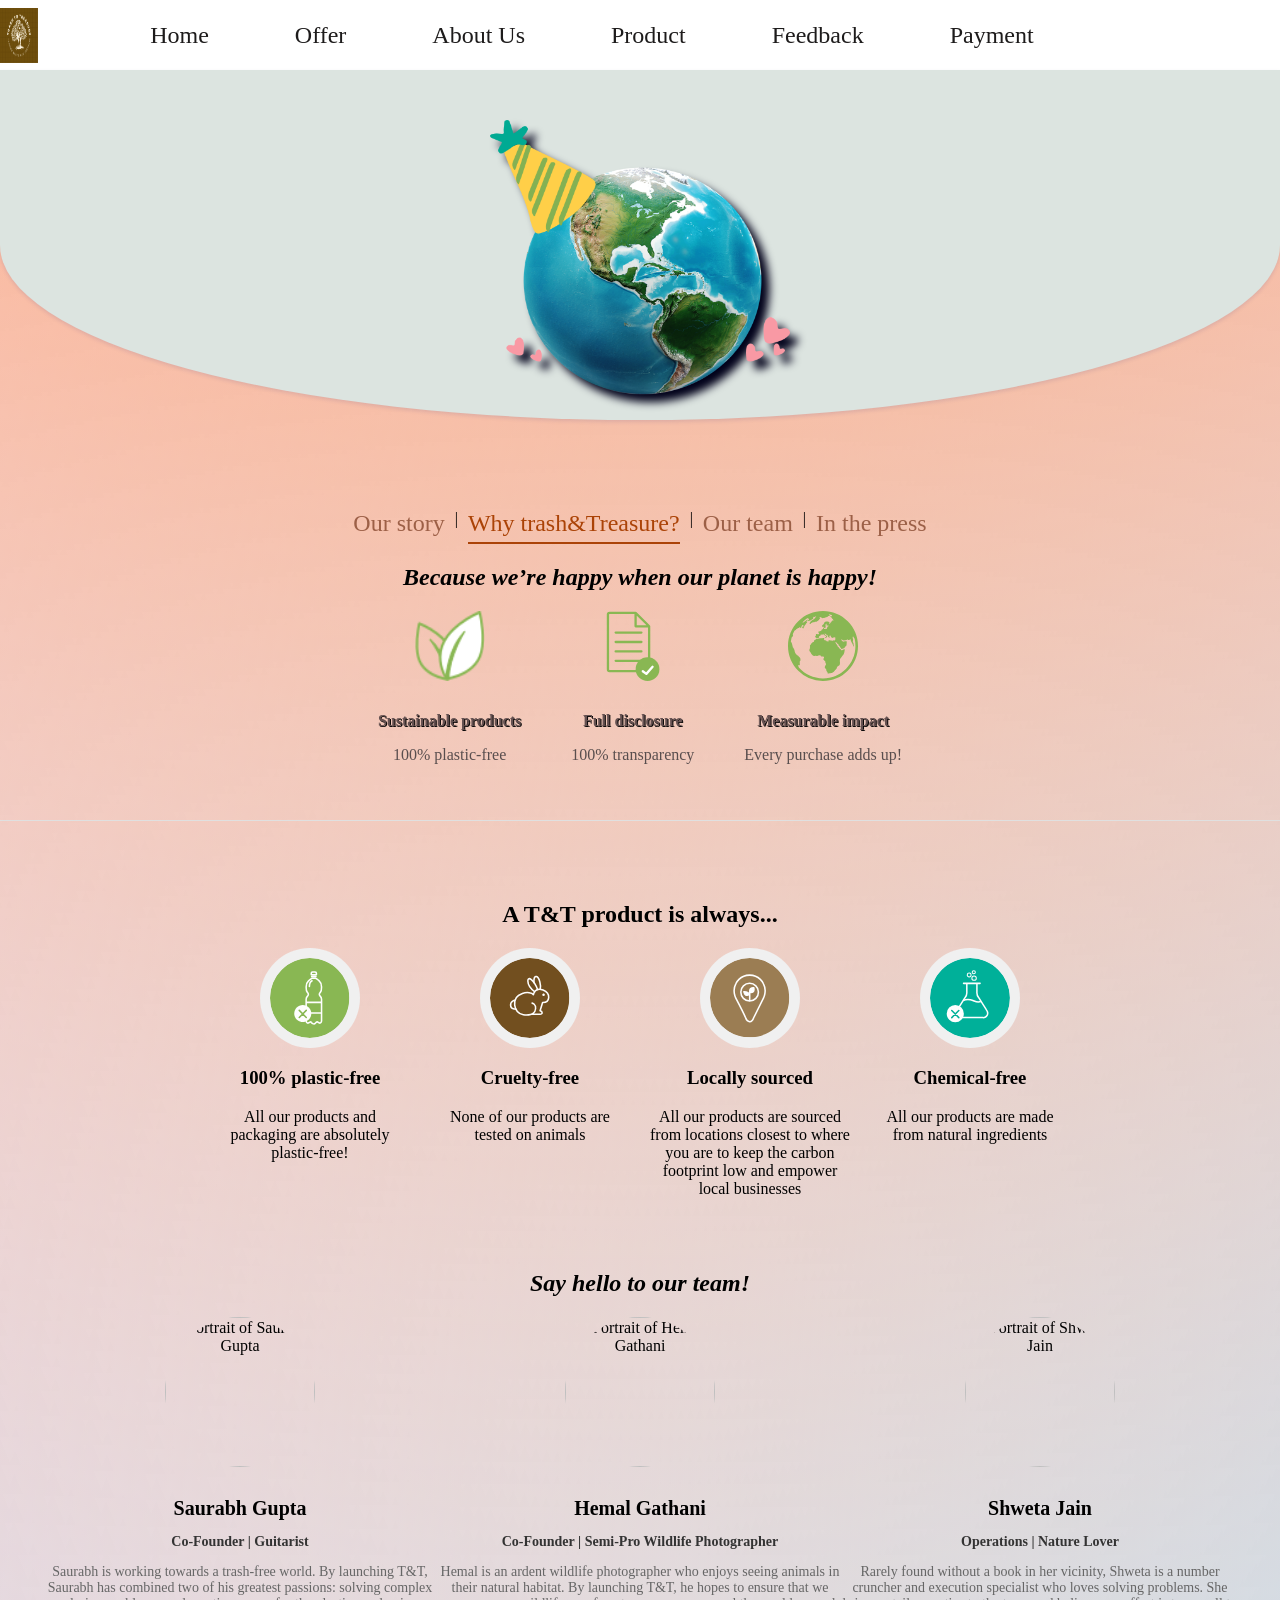
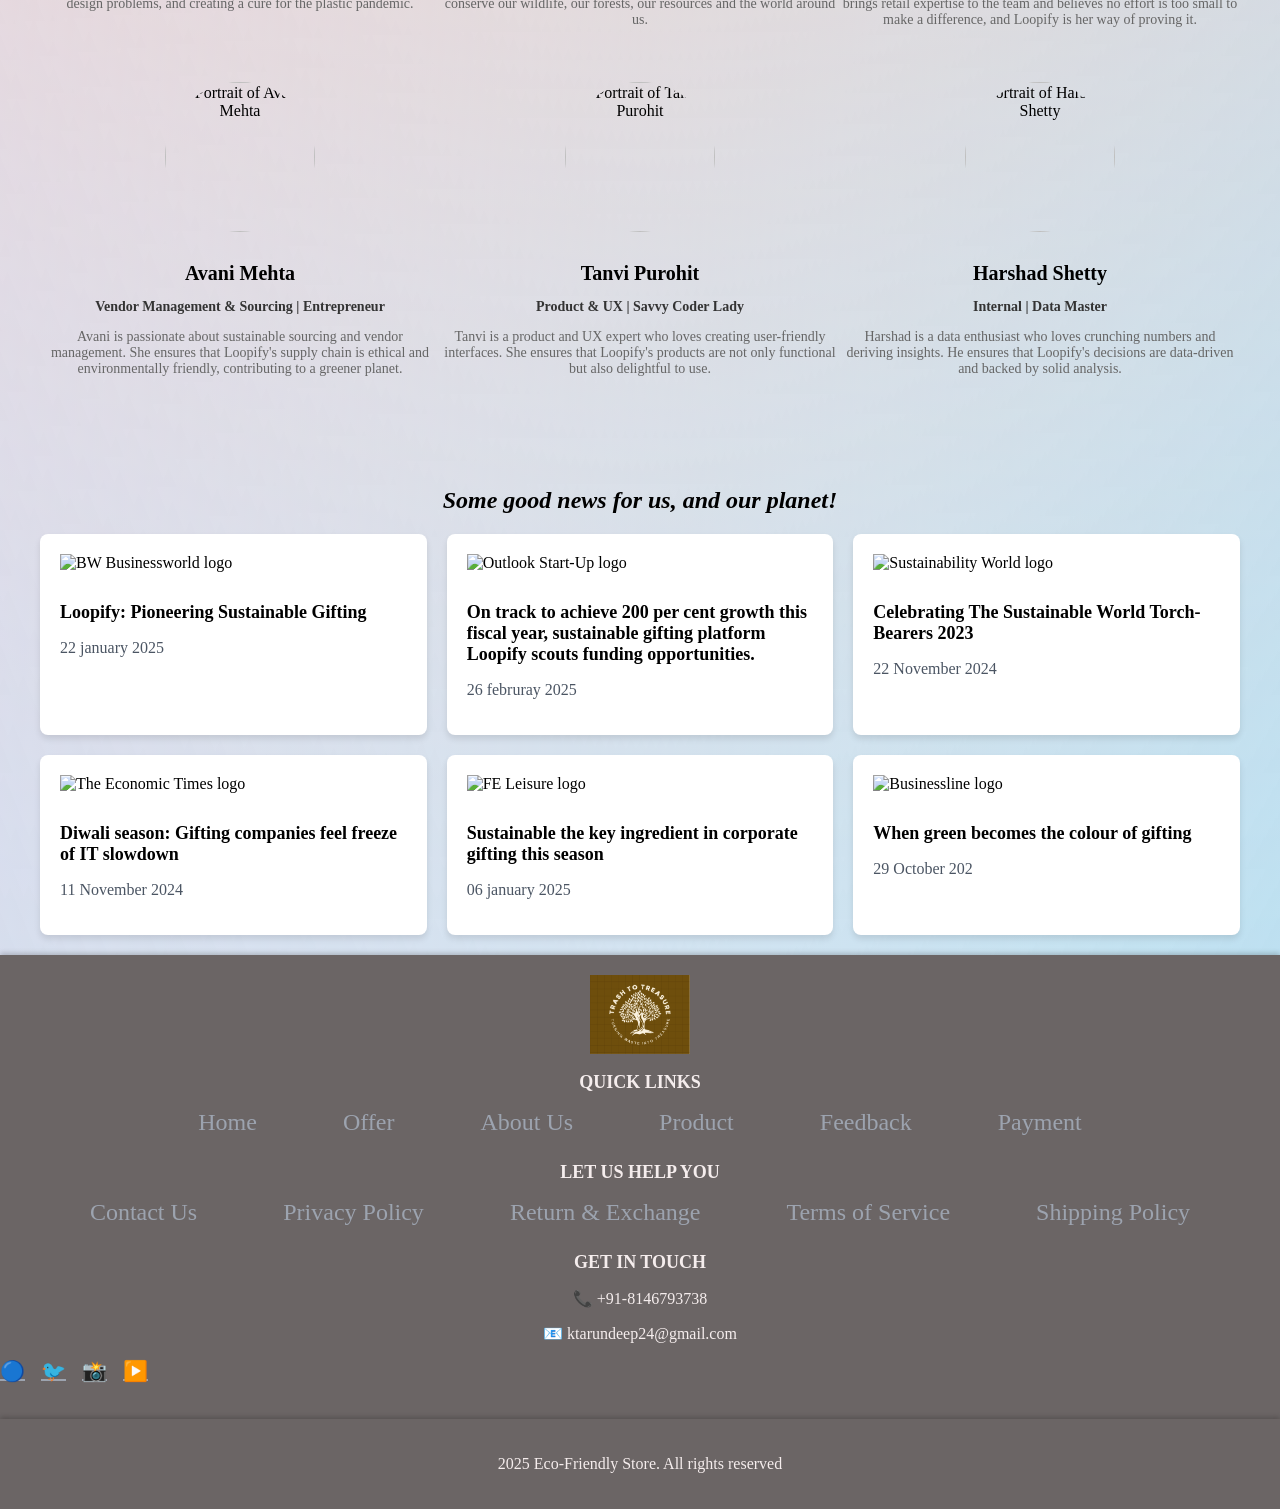
==== abouteco.html @ ffe47d5c "initial commit" ====
<html lang="en">
<head>
    <meta charset="UTF-8">
    <meta name="viewport" content="width=device-width, initial-scale=1.0">
    <title>Loopify</title>
    <link href="https://fonts.googleapis.com/css2?family=Open+Sans:wght@400;600&display=swap" rel="stylesheet">
    <style>
          *{font-family:MV Boli;}
        body {
            
            background-color: #894329 #12727d #fcb886;
            margin: 0;
            padding: 0;
    background:
        linear-gradient(#fa813b, transparent),
        linear-gradient(to top left, #84ceeb, transparent),
        linear-gradient(to top right, #c1c8e4, transparent);
    background-blend-mode: screen;
}
.col-1 img{
    height: 55px;
    width: 55%;


} 
ul li{
    display: inline-block;

}

ul li a{
    text-decoration: none;
    color: #1d1b1b;
    padding: 2px 40px;
    border: 1px solid transparent;
    transition: 0.5 ease;
    font-size: x-large;
}
ul li a:hover{
    background-color: #1d1b1b94;
        color: #ffffff;
}
ul li.active a{
    background-color: #fff;
    color: #0000;

}

.col-2 a{
    font-size:x-large;
}

.col-3{
    position: absolute;
    right: 15px;
}

.col-3 i{
    font-size:30px;
    margin: 10px 20px;
}
cont{
    /* background-image:url(img\payment-img.jpg); */
    /* background-size:cover; */
    width: 100%;
    height: 900px;
    background-repeat: no-repeat;
}
nav-bar{
    height: 70px;
    width: 100%;
    display: flex;
    justify-content:flex-start;
    align-items: center;
    background-color: white;
    color: rgb(216, 33, 33);
    border-bottom: 1px #d8edf3;
    box-shadow: 0 4px 6px rgba(0, 0, 0, 0.1);

}
     
        .header {
            background-color: white;
            box-shadow: 0 2px 4px rgba(9, 1, 115, 0.1);
            padding: 10px 20px;
            display: flex;
            justify-content: space-between;
            align-items: center;
        }

        .earth-bg{
            background-color: #dce4e0;
            width: 100%;
            height: 350px ;
            box-shadow: 0 2px 4px rgba(9, 1, 115, 0.1);
            /* border: 2px solid red; */
            border-bottom-left-radius: 100%;
            border-bottom-right-radius: 100%;
            margin-bottom: 90px;

        }
        
        
        .main {
            text-align: center;
            /* padding: 50px 20px; */
        }
        .main nav {
            color: #ba5209;
            font-size: 35px;
            margin-bottom: 20px;
        }
        .main nav a {
            color: #999;
            text-decoration: none;
        }
        .main nav a:hover {
            text-decoration: underline;
        }
        .main nav span {
            margin: 0 10px;
        }
        .earth-bg img {
            margin-bottom: 20px;
            padding: 50px;
            filter: drop-shadow(8px 8px 4px #01011a);
        }
        .main .links {
            display: flex;
            justify-content: center;
            margin-bottom: 20px;
        }
        .main .links a {
            color: #6320059c;
            text-decoration: none;
            margin: 0 10px;
            padding-bottom: 5px;
            font-size:x-large;
        }
        .main .links a:hover {
            color: #ab4307;
        }
        .main .links a.active {
            color: #ab4307;
            border-bottom: 2px solid #ab4307;
        }
        .main h2 {
            color: #141313;
            font-size: 17px;
            margin-bottom: 40px;
        }
        .main .features {
            display: flex;
            justify-content: center;
            gap: 50px;
        }
        .main .features div {
            text-align: center;
        }
        .main .features div img {
            margin-bottom: 10px;
        }
        .main .features div h4 {
            color: #655151;
            text-shadow: 1px 1px #0b0909;
            font-weight: 600;
            margin-bottom: 5px;
        }
        .main .features div p {
            color: #594e4e;
        }

        .container {
            text-align: center;
            padding: 20px;
        }
        .product-features {
            display: flex;
            justify-content: center;
            flex-wrap: wrap;
            gap: 20px;
            margin-top: 20px;
        }
        .product-feature {
            flex: 1 1 200px;
            max-width: 200px;
            text-align: center;
        }
        .product-feature img {
            width: 80px;
            height: 80px;
        }
        .product-feature img {
            background-color: #f0f0f0;
            border-radius: 50%;
            padding: 10px;
        }
        hr {
            margin: 40px 0;
            border: 0;
            border-top: 1px solid #e0e0e0;
        }
        .container-i2 {
            max-width: 1200px;
            margin: 0 auto;
            padding: 20px;
        }
        h1 {
            text-align: center;
            font-size: 24px;
            margin-bottom: 40px;
            font-style: italic;
        }
        .team-grid {
            display: flex;
            flex-wrap: wrap;
            justify-content: space-between;
        }
        .team-member {
            flex: 1 1 calc(33.333% - 20px);
            box-sizing: border-box;
            margin-bottom: 40px;
            text-align: center;
        }
        .team-member img {
            border-radius: 50%;
            width: 150px;
            height: 150px;
            object-fit: cover;
            margin-bottom: 20px;
        }
        .team-member h2 {
            font-size: 20px;
            margin: 10px 0;
        }
        .team-member p {
            font-size: 14px;
            color: #666;
        }
        .team-member p.role {
            font-weight: bold;
            color: #333;
        }
        @media (max-width: 768px) {
            .team-member {
                flex: 1 1 calc(50% - 20px);
            }
        }
        @media (max-width: 480px) {
            .team-member {
                flex: 1 1 100%;
            }
        }

        .container-i3 {
            max-width: 1200px;
            margin: 0 auto;
            padding: 20px;
        }
        h1 {
        
            text-align: center;
            font-size: 1.5rem;
            font-weight: 600;
            margin-bottom: 20px;
        }
        .grid {
            display: grid;
            grid-template-columns: 1fr;
            gap: 20px;
        }
        @media (min-width: 640px) {
            .grid {
                grid-template-columns: repeat(2, 1fr);
            }
        }
        @media (min-width: 1024px) {
            .grid {
                grid-template-columns: repeat(3, 1fr);
            }
        }
        .card {
            background-color: #ffffff;
            padding: 20px;
            border-radius: 8px;
            box-shadow: 0 4px 6px rgba(0, 0, 0, 0.1);
        }
        .card img {
            max-width: 200px;
            height: auto;
            margin-bottom: 15px;
        }
        .card h2 {
            font-size: 1.125rem;
            font-weight: 600;
            margin-bottom: 10px;
        }
        .card p {
            color: #4b5563;
        }
        .footer {
            background-color: #F4F3F0;
            color: white;
            padding: 2rem 0;
        }
        .container-i5 {
            max-width: 1200px;
            margin: 0 auto;
            padding: 0 1rem;
            display: flex;
            flex-wrap: wrap;
            justify-content: space-between;
        }
        .footer-column {
            flex: 1;
            min-width: 200px;
            margin-bottom: 1rem;
        }
        .footer-column h3 {
            font-size: 1.125rem;
            font-weight: 600;
            margin-bottom: 0.5rem;
        }
        .footer-column .underline {
            width: 2.5rem;
            height: 0.25rem;
            background-color: #ec4899;
            margin-bottom: 1rem;
        }
        .footer-column ul {
            list-style: none;
            padding: 0;
        }
        .footer-column ul li {
            margin-bottom: 0.5rem;
        }
        .footer-column ul li a {
            color: #9ca3af;
            text-decoration: none;
            transition: color 0.3s;
        }
        .footer-column ul li a:hover {
            color: white;
        }
        .social-icons {
            display: flex;
            gap: 1rem;
        }
        .social-icons a {
            color: #9ca3af;
            font-size: 1.25rem;
            transition: color 0.3s;
        }
        .social-icons a:hover {
            color: white;
        }

        
    footer {
        text-align: center;
        padding: 20px 0;
        background: #6b6565;
        color: rgb(245, 237, 237);
        position: relative;
        bottom: 0;
        width: 100%;
        box-shadow: 0 -2px 5px rgba(0, 0, 0, 0.2);
    }
    
    
    @media (max-width: 768px) {
        .products > div, .clay > div, .jewl > div, .utensils > div {
            flex: 1 1 calc(45% - 20px); 
        }
    }
    
    @media (max-width: 480px) {
        .products > div, .clay > div, .jewl > div, .utensils > div {
            flex: 1 1 100%; 
        }
    }
    </style>
</head>
<body>
    <div class="cont">
        <nav-bar>
            <div class=" col-1">
                <img src="img/logo.png">
            </div>
            <div class="col-2">
                <ul>
                    <li><a href="index.html">Home</a></li>
                    <li><a href="offer2.html">Offer</a></li>
                    <li><a href="abouteco.html">About Us</a></li>
                    <li><a href="Coconut_shell.html">Product</a></li>
                    <li><a href="feedback.html">Feedback</a></li>
                    <li><a href="payment.html">Payment</a></li>
                </ul>
            </div>
            <div class="col-3">
                <i class="fa-solid fa-magnifying-glass" style="color: #f1b9b9;"></i>
                <i class="fa-solid fa-bag-shopping" style="color: #f1b9b9;"></i>
                <i class="fa-regular fa-user" style="color: #f1b9b9;"></i>
            
    
            </div>
        </nav-bar>
    </div>
    <main class="main">
        <div class="earth-bg">
            <img src="img/earth.png" alt="Earth with party hat and hearts" width="300" height="300">

        </div>
        <div class="links">
            <a href="#">Our story</a>
            <span>|</span>
            <a href="#" class="active">Why trash&Treasure?</a>
            <span>|</span>
            <a href="#">Our team</a>
            <span>|</span>
            <a href="#">In the press</a>
        </div>
        <h1>Because we’re happy when our planet is happy!</h1>
        <div class="features">
            <div>
                <img src="img/reasons-1 (1).png" alt="Sustainable products icon" width="70" height="70">
                <h4>Sustainable products</h4>
                <p>100% plastic-free</p>
            </div>
            <div>
                <img src="img/reasons-2 (1).svg" alt="Full disclosure icon" width="70" height="70">
                <h4>Full disclosure</h4>
                <p>100% transparency</p>
            </div>
            <div>
                <img src="img/reasons-4 (1).svg" alt="Measurable impact icon" width="70" height="70">
                <h4>Measurable impact</h4>
                <p>Every purchase adds up!</p>
            </div>
        </div>
    </main>
    <hr>
    <div class="container">
        <h2>A T&T product is always...</h2>
        <div class="product-features">
            <div class="product-feature">
                <img src="img/plastic-free (1).svg" alt="Plastic-free icon">
                <h3>100% plastic-free</h3>
                <p>All our products and packaging are absolutely plastic-free!</p>
            </div>
            <div class="product-feature">
                <img src="img/Cruelty-free (1).svg" alt="Cruelty-free icon">
                <h3>Cruelty-free</h3>
                <p>None of our products are tested on animals</p>
            </div>
            <div class="product-feature">
                <img src="img/Locally-sourced (1).svg" alt="Locally sourced icon">
                <h3>Locally sourced</h3>
                <p>All our products are sourced from locations closest to where you are to keep the carbon footprint low and empower local businesses</p>
            </div>
            <div class="product-feature">
                <img src="img/Chemical-free (1).svg" alt="Chemical-free icon">
                <h3>Chemical-free</h3>
                <p>All our products are made from natural ingredients</p>
            </div>
        </div>
    </div>
    <div class="container-i2">
        <h1>Say hello to our team!</h1>
        <div class="team-grid">
            <div class="team-member">
                <img src="https://storage.googleapis.com/a1aa/image/prFksQtD6yUb91HyDQ803CjUHlYAFi41K_SRTWjfwFE.jpg" alt="Portrait of Saurabh Gupta">
                <h2>Saurabh Gupta</h2>
                <p class="role">Co-Founder | Guitarist</p>
                <p>Saurabh is working towards a trash-free world. By launching T&T, Saurabh has combined two of his greatest passions: solving complex design problems, and creating a cure for the plastic pandemic.</p>
            </div>
            <div class="team-member">
                <img src="https://storage.googleapis.com/a1aa/image/-p_zBuHcO7tfQLW58qKACpG6uo-cKHgHbT6hjIlXKLA.jpg" alt="Portrait of Hemal Gathani">
                <h2>Hemal Gathani</h2>
                <p class="role">Co-Founder | Semi-Pro Wildlife Photographer</p>
                <p>Hemal is an ardent wildlife photographer who enjoys seeing animals in their natural habitat. By launching T&T, he hopes to ensure that we conserve our wildlife, our forests, our resources and the world around us.</p>
            </div>
            <div class="team-member">
                <img src="https://storage.googleapis.com/a1aa/image/_gEs-yB_vEZHLEdHc-UWKzhNwHuQV8hoDsgBHZj6HFc.jpg" alt="Portrait of Shweta Jain">
                <h2>Shweta Jain</h2>
                <p class="role">Operations | Nature Lover</p>
                <p>Rarely found without a book in her vicinity, Shweta is a number cruncher and execution specialist who loves solving problems. She brings retail expertise to the team and believes no effort is too small to make a difference, and Loopify is her way of proving it.</p>
            </div>
            <div class="team-member">
                <img src="https://storage.googleapis.com/a1aa/image/_VrrCiWEVAgycCKfDwhCwmNTJMX1jihwmoIqEAWdST4.jpg" alt="Portrait of Avani Mehta">
                <h2>Avani Mehta</h2>
                <p class="role">Vendor Management & Sourcing | Entrepreneur</p>
                <p>Avani is passionate about sustainable sourcing and vendor management. She ensures that Loopify's supply chain is ethical and environmentally friendly, contributing to a greener planet.</p>
            </div>
            <div class="team-member">
                <img src="https://storage.googleapis.com/a1aa/image/IJkPSIXyfn75D2ga80cdobKdaYOenhr4e_ESKOwjILw.jpg" alt="Portrait of Tanvi Purohit">
                <h2>Tanvi Purohit</h2>
                <p class="role">Product & UX | Savvy Coder Lady</p>
                <p>Tanvi is a product and UX expert who loves creating user-friendly interfaces. She ensures that Loopify's products are not only functional but also delightful to use.</p>
            </div>
            <div class="team-member">
                <img src="https://storage.googleapis.com/a1aa/image/TJBB780gFoLYH_BGFP2doRGBgI77SDghvzxp5DM_lm4.jpg" alt="Portrait of Harshad Shetty">
                <h2>Harshad Shetty</h2>
                <p class="role">Internal | Data Master</p>
                <p>Harshad is a data enthusiast who loves crunching numbers and deriving insights. He ensures that Loopify's decisions are data-driven and backed by solid analysis.</p>
            </div>
        </div>
    </div>
    <div class="container-i3">
        <h1>Some good news for us, and our planet!</h1>
        <div class="grid">
            <div class="card">
                <img src="https://storage.googleapis.com/a1aa/image/bBPuwS-8Kp5DxS8Iwwibgb2kL6v28fGlxyyugt0dymE.jpg" alt="BW Businessworld logo">
                <h2>Loopify: Pioneering Sustainable Gifting</h2>
                <p>22 january 2025</p>
            </div>
            <div class="card">
                <img src="https://storage.googleapis.com/a1aa/image/2i25yPOO53IgkLuZXFh0e449ArBmU5MlWANWyxAAwEw.jpg" alt="Outlook Start-Up logo">
                <h2>On track to achieve 200 per cent growth this fiscal year, sustainable gifting platform Loopify scouts funding opportunities.</h2>
                <p>26 februray 2025</p>
            </div>
            <div class="card">
                <img src="https://storage.googleapis.com/a1aa/image/2q7ELhJmssg8NvMJyvr_CQPzdFucEdNJnWSH4OINluA.jpg" alt="Sustainability World logo">
                <h2>Celebrating The Sustainable World Torch-Bearers 2023</h2>
                <p>22 November 2024</p>
            </div>
            <div class="card">
                <img src="https://storage.googleapis.com/a1aa/image/aSYD4nIaKHCe8RQXGSmKnt9inY2jvzOSgZ4qZvahCs0.jpg" alt="The Economic Times logo">
                <h2>Diwali season: Gifting companies feel freeze of IT slowdown</h2>
                <p>11 November 2024</p>
            </div>
            <div class="card">
                <img src="https://storage.googleapis.com/a1aa/image/5Ak7vQSPXJd0-hDrFpFNXLZrF6hjqcKoaPiB5VL8NaQ.jpg" alt="FE Leisure logo">
                <h2>Sustainable the key ingredient in corporate gifting this season</h2>
                <p>06 january 2025</p>
            </div>
            <div class="card">
                <img src="https://storage.googleapis.com/a1aa/image/dFhtpqvBs32EiFTiEHM2FRx0IlxcqqP7a4MA4NE8_Jg.jpg" alt="Businessline logo">
                <h2>When green becomes the colour of gifting</h2>
                <p>29 October 202</p>
            </div>
        </div>
    </div>


    <footer>
        <div class="footer-container">
            <div class="footer-column">
                <img src="img/logo.png"  width="100">
                
            </div>
            <div class="footer-column">
                <h3>QUICK LINKS</h3>
                <ul>
                    <li><a href="index.html">Home</a></li>
                    <li><a href="offer2.html">Offer</a></li>
                    <li><a href="abouteco.html">About Us</a></li>
                    <li><a href="Coconut_shell.html">Product</a></li>
                    <li><a href="feedback.html">Feedback</a></li>
                    <li><a href="payment.html">Payment</a></li>
                </ul>
            </div>
            <div class="footer-column">
                <h3>LET US HELP YOU</h3>
                <ul>
                    <li><a href="#">Contact Us</a></li>
                    <li><a href="#">Privacy Policy</a></li>
                    <li><a href="#">Return & Exchange</a></li>
                    <li><a href="#">Terms of Service</a></li>
                    <li><a href="#">Shipping Policy</a></li>
                </ul>
            </div>
            <div class="footer-column">
                <h3>GET IN TOUCH</h3>
                <p>📞 +91-8146793738</p>
                <p>📧 ktarundeep24@gmail.com</p>
                <div class="social-icons">
                    <a href="#">🔵</a>
                    <a href="#">🐦</a>
                    <a href="#">📸</a>
                    <a href="#">▶️</a>
                </div>
            </div>
        </div>
       
    </footer>
    <footer>
        <p> 2025 Eco-Friendly Store. All rights reserved</p>
    </footer>
   <!--<footer class="footer">
        <div class="container-i5">
            <div class="footer-column">
                <h3>Company</h3>
                <div class="underline"></div>
                <ul>
                    <li><a href="#">About Us</a></li>
                    <li><a href="#">Our Services</a></li>
                    <li><a href="#">Privacy Policy</a></li>
                    <li><a href="#">Affiliate Program</a></li>
                </ul>
            </div>
            <div class="footer-column">
                <h3>Get Help</h3>
                <div class="underline"></div>
                <ul>
                    <li><a href="#">FAQ</a></li>
                    <li><a href="#">Shipping</a></li>
                    <li><a href="#">Returns</a></li>
                    <li><a href="#">Order Status</a></li>
                    <li><a href="#">Payment Options</a></li>
                </ul>
            </div>
            <div class="footer-column">
                <h3>Online Shop</h3>
                <div class="underline"></div>
                <ul>
                    <li><a href="#">Watch</a></li>
                    <li><a href="#">Bag</a></li>
                    <li><a href="#">Shoes</a></li>
                    <li><a href="#">Dress</a></li>
                </ul>
            </div>
            <div class="footer-column">
                <h3>Follow Us</h3>
                <div class="underline"></div>
                <div class="social-icons">
                    <a href="#"><i class="fab fa-facebook-f"></i></a>
                    <a href="#"><i class="fab fa-twitter"></i></a>
                    <a href="#"><i class="fab fa-instagram"></i></a>
                    <a href="#"><i class="fab fa-linkedin-in"></i></a>
                </div>
            </div>
        </div>
    </footer>
    <script src="https://cdnjs.cloudflare.com/ajax/libs/font-awesome/5.15.3/js/all.min.js"></script>
</body>
</html>
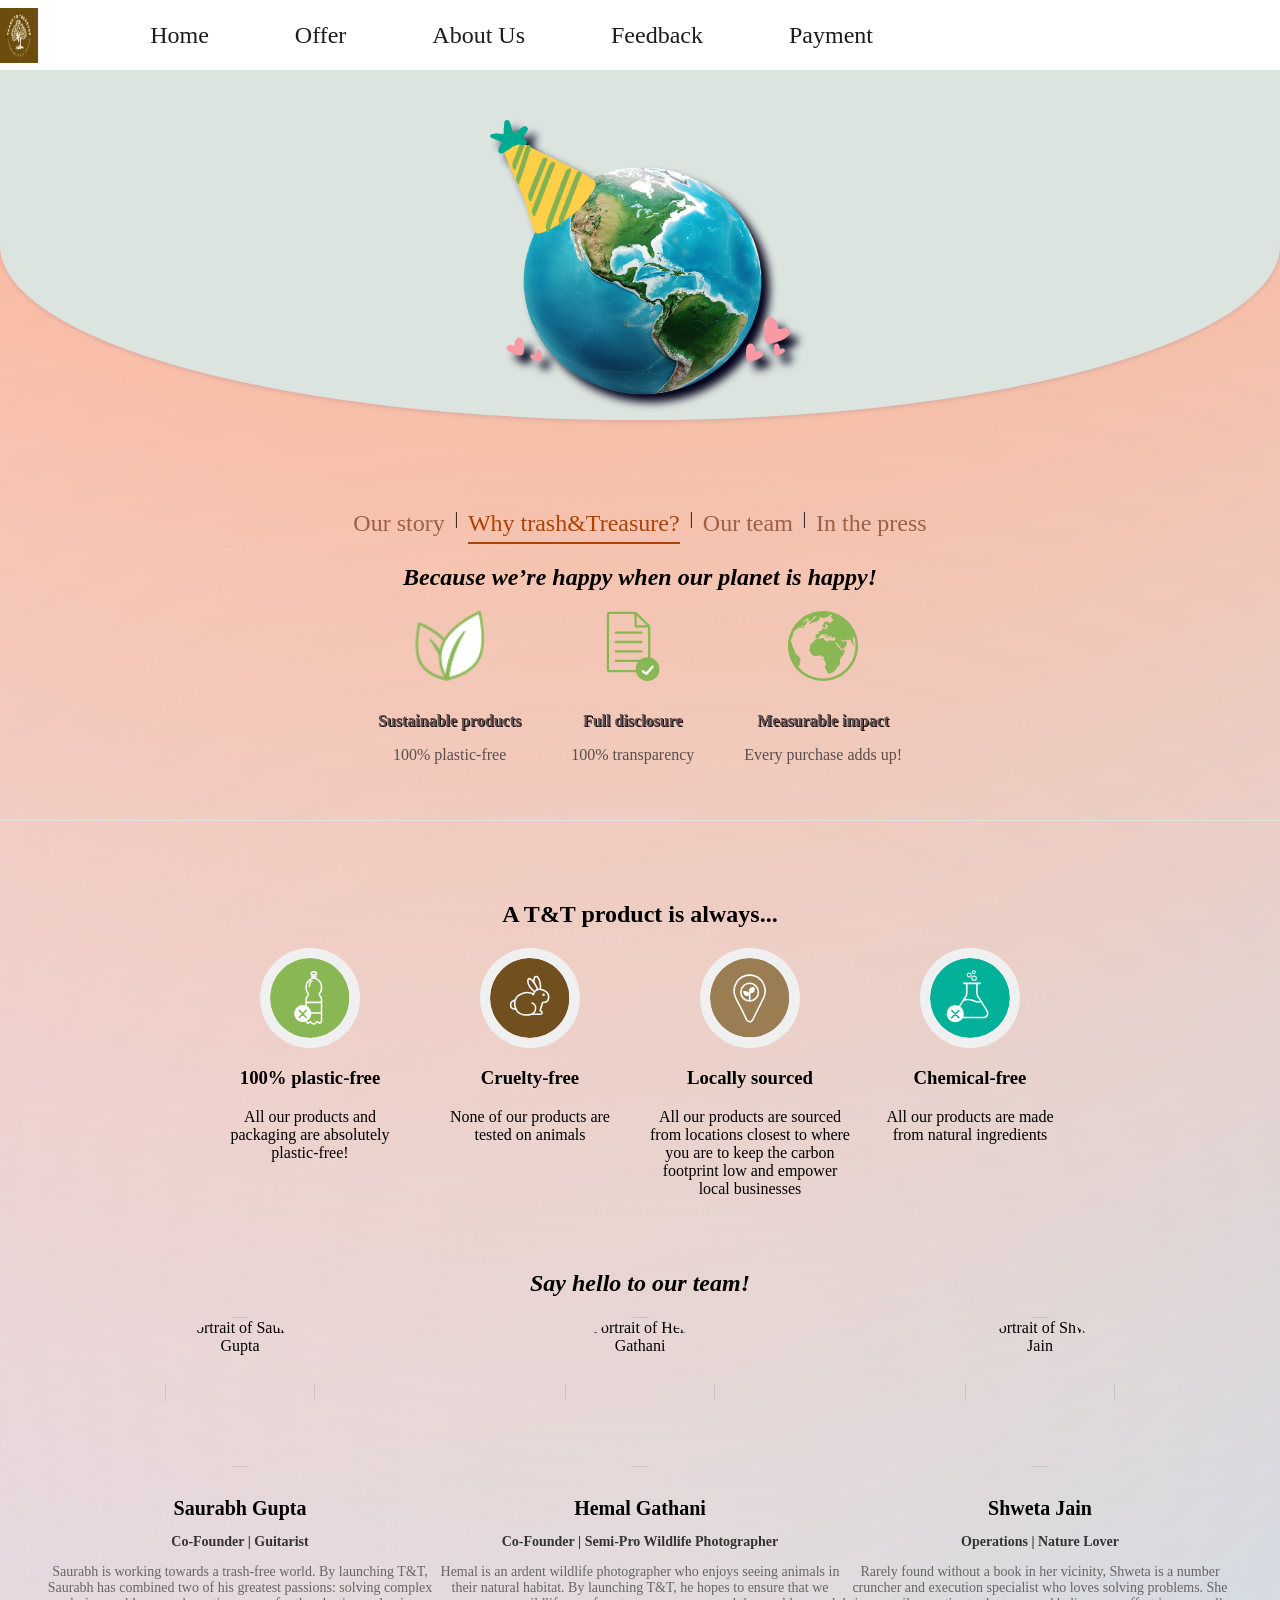
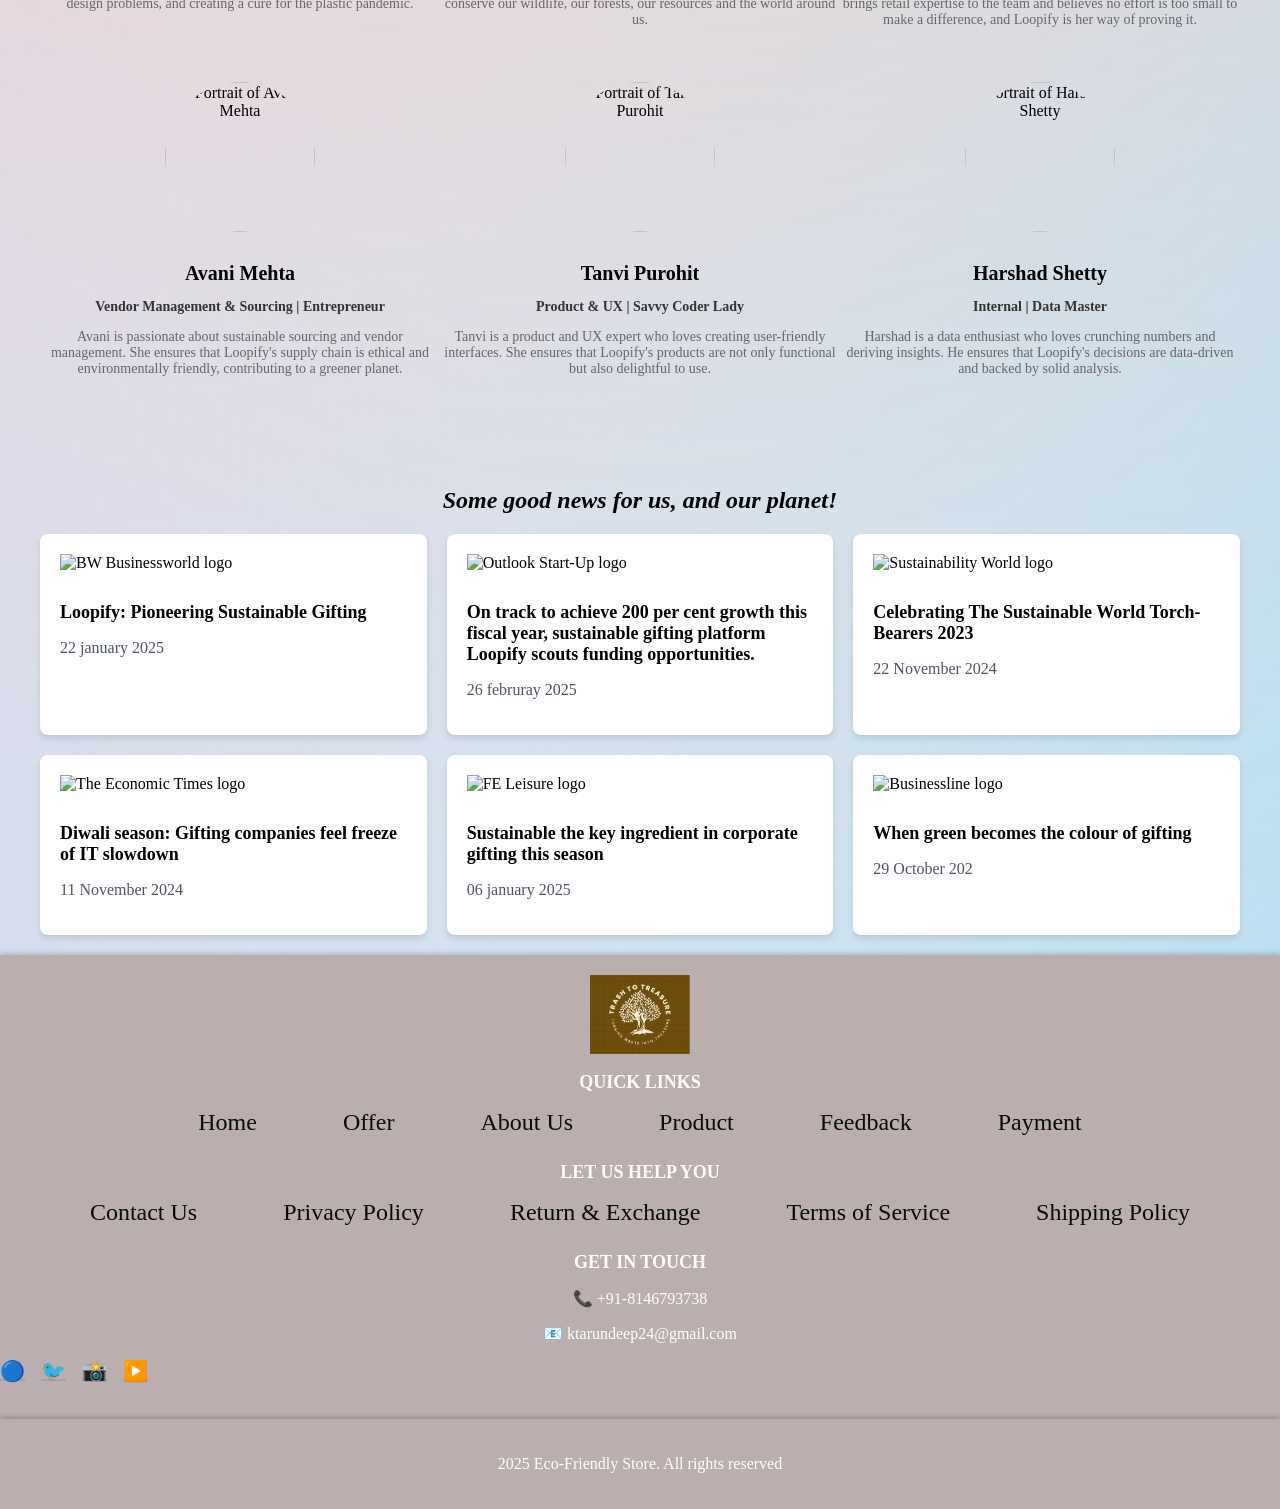
==== commit 405bc339: "changes in code" ====
--- a/abouteco.html
+++ b/abouteco.html
@@ -1,84 +1,94 @@
 <html lang="en">
+
 <head>
     <meta charset="UTF-8">
     <meta name="viewport" content="width=device-width, initial-scale=1.0">
     <title>Loopify</title>
     <link href="https://fonts.googleapis.com/css2?family=Open+Sans:wght@400;600&display=swap" rel="stylesheet">
     <style>
-          *{font-family:MV Boli;}
+        * {
+            font-family: MV Boli;
+        }
+
         body {
-            
+
             background-color: #894329 #12727d #fcb886;
             margin: 0;
             padding: 0;
-    background:
-        linear-gradient(#fa813b, transparent),
-        linear-gradient(to top left, #84ceeb, transparent),
-        linear-gradient(to top right, #c1c8e4, transparent);
-    background-blend-mode: screen;
-}
-.col-1 img{
-    height: 55px;
-    width: 55%;
-
-
-} 
-ul li{
-    display: inline-block;
-
-}
-
-ul li a{
-    text-decoration: none;
-    color: #1d1b1b;
-    padding: 2px 40px;
-    border: 1px solid transparent;
-    transition: 0.5 ease;
-    font-size: x-large;
-}
-ul li a:hover{
-    background-color: #1d1b1b94;
-        color: #ffffff;
-}
-ul li.active a{
-    background-color: #fff;
-    color: #0000;
-
-}
-
-.col-2 a{
-    font-size:x-large;
-}
-
-.col-3{
-    position: absolute;
-    right: 15px;
-}
-
-.col-3 i{
-    font-size:30px;
-    margin: 10px 20px;
-}
-cont{
-    /* background-image:url(img\payment-img.jpg); */
-    /* background-size:cover; */
-    width: 100%;
-    height: 900px;
-    background-repeat: no-repeat;
-}
-nav-bar{
-    height: 70px;
-    width: 100%;
-    display: flex;
-    justify-content:flex-start;
-    align-items: center;
-    background-color: white;
-    color: rgb(216, 33, 33);
-    border-bottom: 1px #d8edf3;
-    box-shadow: 0 4px 6px rgba(0, 0, 0, 0.1);
-
-}
-     
+            background:
+                linear-gradient(#fa813b, transparent),
+                linear-gradient(to top left, #84ceeb, transparent),
+                linear-gradient(to top right, #c1c8e4, transparent);
+            background-blend-mode: screen;
+        }
+
+        .col-1 img {
+            height: 55px;
+            width: 55%;
+
+
+        }
+
+        ul li {
+            display: inline-block;
+
+        }
+
+        ul li a {
+            text-decoration: none;
+            color: #1d1b1b;
+            padding: 2px 40px;
+            border: 1px solid transparent;
+            transition: 0.5 ease;
+            font-size: x-large;
+        }
+
+        ul li a:hover {
+            background-color: #1d1b1b94;
+            color: #ffffff;
+        }
+
+        ul li.active a {
+            background-color: #fff;
+            color: #0000;
+
+        }
+
+        .col-2 a {
+            font-size: x-large;
+        }
+
+        .col-3 {
+            position: absolute;
+            right: 15px;
+        }
+
+        .col-3 i {
+            font-size: 30px;
+            margin: 10px 20px;
+        }
+
+        cont {
+            /* background-image:url(img\payment-img.jpg); */
+            /* background-size:cover; */
+            width: 100%;
+            height: 900px;
+            background-repeat: no-repeat;
+        }
+
+        nav-bar {
+            height: 70px;
+            width: 100%;
+            display: flex;
+            justify-content: flex-start;
+            align-items: center;
+            background-color: white;
+            color: rgb(216, 33, 33);
+            border-bottom: 1px #d8edf3;
+            box-shadow: 0 4px 6px rgba(0, 0, 0, 0.1);
+
+        }
+
         .header {
             background-color: white;
             box-shadow: 0 2px 4px rgba(9, 1, 115, 0.1);
@@ -88,10 +98,10 @@
             align-items: center;
         }
 
-        .earth-bg{
+        .earth-bg {
             background-color: #dce4e0;
             width: 100%;
-            height: 350px ;
+            height: 350px;
             box-shadow: 0 2px 4px rgba(9, 1, 115, 0.1);
             /* border: 2px solid red; */
             border-bottom-left-radius: 100%;
@@ -99,73 +109,88 @@
             margin-bottom: 90px;
 
         }
-        
-        
+
+
         .main {
             text-align: center;
             /* padding: 50px 20px; */
         }
+
         .main nav {
             color: #ba5209;
             font-size: 35px;
             margin-bottom: 20px;
         }
+
         .main nav a {
             color: #999;
             text-decoration: none;
         }
+
         .main nav a:hover {
             text-decoration: underline;
         }
+
         .main nav span {
             margin: 0 10px;
         }
+
         .earth-bg img {
             margin-bottom: 20px;
             padding: 50px;
             filter: drop-shadow(8px 8px 4px #01011a);
         }
+
         .main .links {
             display: flex;
             justify-content: center;
             margin-bottom: 20px;
         }
+
         .main .links a {
             color: #6320059c;
             text-decoration: none;
             margin: 0 10px;
             padding-bottom: 5px;
-            font-size:x-large;
-        }
+            font-size: x-large;
+        }
+
         .main .links a:hover {
             color: #ab4307;
         }
+
         .main .links a.active {
             color: #ab4307;
             border-bottom: 2px solid #ab4307;
         }
+
         .main h2 {
             color: #141313;
             font-size: 17px;
             margin-bottom: 40px;
         }
+
         .main .features {
             display: flex;
             justify-content: center;
             gap: 50px;
         }
+
         .main .features div {
             text-align: center;
         }
+
         .main .features div img {
             margin-bottom: 10px;
         }
+
         .main .features div h4 {
             color: #655151;
             text-shadow: 1px 1px #0b0909;
             font-weight: 600;
             margin-bottom: 5px;
         }
+
         .main .features div p {
             color: #594e4e;
         }
@@ -174,6 +199,7 @@
             text-align: center;
             padding: 20px;
         }
+
         .product-features {
             display: flex;
             justify-content: center;
@@ -181,47 +207,56 @@
             gap: 20px;
             margin-top: 20px;
         }
+
         .product-feature {
             flex: 1 1 200px;
             max-width: 200px;
             text-align: center;
         }
+
         .product-feature img {
             width: 80px;
             height: 80px;
         }
+
         .product-feature img {
             background-color: #f0f0f0;
             border-radius: 50%;
             padding: 10px;
         }
+
         hr {
             margin: 40px 0;
             border: 0;
             border-top: 1px solid #e0e0e0;
         }
+
         .container-i2 {
             max-width: 1200px;
             margin: 0 auto;
             padding: 20px;
         }
+
         h1 {
             text-align: center;
             font-size: 24px;
             margin-bottom: 40px;
             font-style: italic;
         }
+
         .team-grid {
             display: flex;
             flex-wrap: wrap;
             justify-content: space-between;
         }
+
         .team-member {
             flex: 1 1 calc(33.333% - 20px);
             box-sizing: border-box;
             margin-bottom: 40px;
             text-align: center;
         }
+
         .team-member img {
             border-radius: 50%;
             width: 150px;
@@ -229,23 +264,28 @@
             object-fit: cover;
             margin-bottom: 20px;
         }
+
         .team-member h2 {
             font-size: 20px;
             margin: 10px 0;
         }
+
         .team-member p {
             font-size: 14px;
             color: #666;
         }
+
         .team-member p.role {
             font-weight: bold;
             color: #333;
         }
+
         @media (max-width: 768px) {
             .team-member {
                 flex: 1 1 calc(50% - 20px);
             }
         }
+
         @media (max-width: 480px) {
             .team-member {
                 flex: 1 1 100%;
@@ -257,52 +297,62 @@
             margin: 0 auto;
             padding: 20px;
         }
+
         h1 {
-        
+
             text-align: center;
             font-size: 1.5rem;
             font-weight: 600;
             margin-bottom: 20px;
         }
+
         .grid {
             display: grid;
             grid-template-columns: 1fr;
             gap: 20px;
         }
+
         @media (min-width: 640px) {
             .grid {
                 grid-template-columns: repeat(2, 1fr);
             }
         }
+
         @media (min-width: 1024px) {
             .grid {
                 grid-template-columns: repeat(3, 1fr);
             }
         }
+
         .card {
             background-color: #ffffff;
             padding: 20px;
             border-radius: 8px;
             box-shadow: 0 4px 6px rgba(0, 0, 0, 0.1);
         }
+
         .card img {
             max-width: 200px;
             height: auto;
             margin-bottom: 15px;
         }
+
         .card h2 {
             font-size: 1.125rem;
             font-weight: 600;
             margin-bottom: 10px;
         }
+
         .card p {
             color: #4b5563;
         }
+
         .footer {
             background-color: #F4F3F0;
             color: white;
             padding: 2rem 0;
         }
+
         .container-i5 {
             max-width: 1200px;
             margin: 0 auto;
@@ -311,88 +361,108 @@
             flex-wrap: wrap;
             justify-content: space-between;
         }
+
         .footer-column {
             flex: 1;
             min-width: 200px;
             margin-bottom: 1rem;
         }
+
         .footer-column h3 {
             font-size: 1.125rem;
             font-weight: 600;
             margin-bottom: 0.5rem;
         }
+
         .footer-column .underline {
             width: 2.5rem;
             height: 0.25rem;
             background-color: #ec4899;
             margin-bottom: 1rem;
         }
+
         .footer-column ul {
             list-style: none;
             padding: 0;
         }
+
         .footer-column ul li {
             margin-bottom: 0.5rem;
         }
+
         .footer-column ul li a {
-            color: #9ca3af;
+            color: #090a0a;
             text-decoration: none;
             transition: color 0.3s;
         }
+
         .footer-column ul li a:hover {
             color: white;
         }
+
         .social-icons {
             display: flex;
             gap: 1rem;
         }
+
         .social-icons a {
             color: #9ca3af;
             font-size: 1.25rem;
             transition: color 0.3s;
         }
+
         .social-icons a:hover {
             color: white;
         }
 
-        
-    footer {
-        text-align: center;
-        padding: 20px 0;
-        background: #6b6565;
-        color: rgb(245, 237, 237);
-        position: relative;
-        bottom: 0;
-        width: 100%;
-        box-shadow: 0 -2px 5px rgba(0, 0, 0, 0.2);
-    }
-    
-    
-    @media (max-width: 768px) {
-        .products > div, .clay > div, .jewl > div, .utensils > div {
-            flex: 1 1 calc(45% - 20px); 
-        }
-    }
-    
-    @media (max-width: 480px) {
-        .products > div, .clay > div, .jewl > div, .utensils > div {
-            flex: 1 1 100%; 
-        }
-    }
+
+        footer {
+            text-align: center;
+            padding: 20px 0;
+            background: #baaeae;
+            color: white;
+            position: relative;
+            bottom: 0;
+            width: 100%;
+            box-shadow: 0 -2px 5px rgba(20, 20, 20, 0.2);
+        }
+
+
+        @media (max-width: 768px) {
+
+            .products>div,
+            .clay>div,
+            .jewl>div,
+            .utensils>div {
+                flex: 1 1 calc(45% - 20px);
+            }
+        }
+
+        @media (max-width: 480px) {
+
+            .products>div,
+            .clay>div,
+            .jewl>div,
+            .utensils>div {
+                flex: 1 1 100%;
+            }
+        }
     </style>
 </head>
+
 <body>
     <div class="cont">
         <nav-bar>
             <div class=" col-1">
-                <img src="img/logo.png">
+                <a href="index.html">
+                    <img src="img/logo.png"></a>
             </div>
             <div class="col-2">
                 <ul>
                     <li><a href="index.html">Home</a></li>
                     <li><a href="offer2.html">Offer</a></li>
                     <li><a href="abouteco.html">About Us</a></li>
-                    <li><a href="Coconut_shell.html">Product</a></li>
+                    <!-- <li><a href="Coconut_shell.html">Product</a></li> -->
                     <li><a href="feedback.html">Feedback</a></li>
                     <li><a href="payment.html">Payment</a></li>
                 </ul>
@@ -401,8 +471,8 @@
                 <i class="fa-solid fa-magnifying-glass" style="color: #f1b9b9;"></i>
                 <i class="fa-solid fa-bag-shopping" style="color: #f1b9b9;"></i>
                 <i class="fa-regular fa-user" style="color: #f1b9b9;"></i>
-            
-    
+
+
             </div>
         </nav-bar>
     </div>
@@ -456,7 +526,8 @@
             <div class="product-feature">
                 <img src="img/Locally-sourced (1).svg" alt="Locally sourced icon">
                 <h3>Locally sourced</h3>
-                <p>All our products are sourced from locations closest to where you are to keep the carbon footprint low and empower local businesses</p>
+                <p>All our products are sourced from locations closest to where you are to keep the carbon footprint low
+                    and empower local businesses</p>
             </div>
             <div class="product-feature">
                 <img src="img/Chemical-free (1).svg" alt="Chemical-free icon">
@@ -469,40 +540,55 @@
         <h1>Say hello to our team!</h1>
         <div class="team-grid">
             <div class="team-member">
-                <img src="https://storage.googleapis.com/a1aa/image/prFksQtD6yUb91HyDQ803CjUHlYAFi41K_SRTWjfwFE.jpg" alt="Portrait of Saurabh Gupta">
+                <img src="https://storage.googleapis.com/a1aa/image/prFksQtD6yUb91HyDQ803CjUHlYAFi41K_SRTWjfwFE.jpg"
+                    alt="Portrait of Saurabh Gupta">
                 <h2>Saurabh Gupta</h2>
                 <p class="role">Co-Founder | Guitarist</p>
-                <p>Saurabh is working towards a trash-free world. By launching T&T, Saurabh has combined two of his greatest passions: solving complex design problems, and creating a cure for the plastic pandemic.</p>
+                <p>Saurabh is working towards a trash-free world. By launching T&T, Saurabh has combined two of his
+                    greatest passions: solving complex design problems, and creating a cure for the plastic pandemic.
+                </p>
             </div>
             <div class="team-member">
-                <img src="https://storage.googleapis.com/a1aa/image/-p_zBuHcO7tfQLW58qKACpG6uo-cKHgHbT6hjIlXKLA.jpg" alt="Portrait of Hemal Gathani">
+                <img src="https://storage.googleapis.com/a1aa/image/-p_zBuHcO7tfQLW58qKACpG6uo-cKHgHbT6hjIlXKLA.jpg"
+                    alt="Portrait of Hemal Gathani">
                 <h2>Hemal Gathani</h2>
                 <p class="role">Co-Founder | Semi-Pro Wildlife Photographer</p>
-                <p>Hemal is an ardent wildlife photographer who enjoys seeing animals in their natural habitat. By launching T&T, he hopes to ensure that we conserve our wildlife, our forests, our resources and the world around us.</p>
+                <p>Hemal is an ardent wildlife photographer who enjoys seeing animals in their natural habitat. By
+                    launching T&T, he hopes to ensure that we conserve our wildlife, our forests, our resources and the
+                    world around us.</p>
             </div>
             <div class="team-member">
-                <img src="https://storage.googleapis.com/a1aa/image/_gEs-yB_vEZHLEdHc-UWKzhNwHuQV8hoDsgBHZj6HFc.jpg" alt="Portrait of Shweta Jain">
+                <img src="https://storage.googleapis.com/a1aa/image/_gEs-yB_vEZHLEdHc-UWKzhNwHuQV8hoDsgBHZj6HFc.jpg"
+                    alt="Portrait of Shweta Jain">
                 <h2>Shweta Jain</h2>
                 <p class="role">Operations | Nature Lover</p>
-                <p>Rarely found without a book in her vicinity, Shweta is a number cruncher and execution specialist who loves solving problems. She brings retail expertise to the team and believes no effort is too small to make a difference, and Loopify is her way of proving it.</p>
+                <p>Rarely found without a book in her vicinity, Shweta is a number cruncher and execution specialist who
+                    loves solving problems. She brings retail expertise to the team and believes no effort is too small
+                    to make a difference, and Loopify is her way of proving it.</p>
             </div>
             <div class="team-member">
-                <img src="https://storage.googleapis.com/a1aa/image/_VrrCiWEVAgycCKfDwhCwmNTJMX1jihwmoIqEAWdST4.jpg" alt="Portrait of Avani Mehta">
+                <img src="https://storage.googleapis.com/a1aa/image/_VrrCiWEVAgycCKfDwhCwmNTJMX1jihwmoIqEAWdST4.jpg"
+                    alt="Portrait of Avani Mehta">
                 <h2>Avani Mehta</h2>
                 <p class="role">Vendor Management & Sourcing | Entrepreneur</p>
-                <p>Avani is passionate about sustainable sourcing and vendor management. She ensures that Loopify's supply chain is ethical and environmentally friendly, contributing to a greener planet.</p>
+                <p>Avani is passionate about sustainable sourcing and vendor management. She ensures that Loopify's
+                    supply chain is ethical and environmentally friendly, contributing to a greener planet.</p>
             </div>
             <div class="team-member">
-                <img src="https://storage.googleapis.com/a1aa/image/IJkPSIXyfn75D2ga80cdobKdaYOenhr4e_ESKOwjILw.jpg" alt="Portrait of Tanvi Purohit">
+                <img src="https://storage.googleapis.com/a1aa/image/IJkPSIXyfn75D2ga80cdobKdaYOenhr4e_ESKOwjILw.jpg"
+                    alt="Portrait of Tanvi Purohit">
                 <h2>Tanvi Purohit</h2>
                 <p class="role">Product & UX | Savvy Coder Lady</p>
-                <p>Tanvi is a product and UX expert who loves creating user-friendly interfaces. She ensures that Loopify's products are not only functional but also delightful to use.</p>
+                <p>Tanvi is a product and UX expert who loves creating user-friendly interfaces. She ensures that
+                    Loopify's products are not only functional but also delightful to use.</p>
             </div>
             <div class="team-member">
-                <img src="https://storage.googleapis.com/a1aa/image/TJBB780gFoLYH_BGFP2doRGBgI77SDghvzxp5DM_lm4.jpg" alt="Portrait of Harshad Shetty">
+                <img src="https://storage.googleapis.com/a1aa/image/TJBB780gFoLYH_BGFP2doRGBgI77SDghvzxp5DM_lm4.jpg"
+                    alt="Portrait of Harshad Shetty">
                 <h2>Harshad Shetty</h2>
                 <p class="role">Internal | Data Master</p>
-                <p>Harshad is a data enthusiast who loves crunching numbers and deriving insights. He ensures that Loopify's decisions are data-driven and backed by solid analysis.</p>
+                <p>Harshad is a data enthusiast who loves crunching numbers and deriving insights. He ensures that
+                    Loopify's decisions are data-driven and backed by solid analysis.</p>
             </div>
         </div>
     </div>
@@ -510,32 +596,39 @@
         <h1>Some good news for us, and our planet!</h1>
         <div class="grid">
             <div class="card">
-                <img src="https://storage.googleapis.com/a1aa/image/bBPuwS-8Kp5DxS8Iwwibgb2kL6v28fGlxyyugt0dymE.jpg" alt="BW Businessworld logo">
+                <img src="https://storage.googleapis.com/a1aa/image/bBPuwS-8Kp5DxS8Iwwibgb2kL6v28fGlxyyugt0dymE.jpg"
+                    alt="BW Businessworld logo">
                 <h2>Loopify: Pioneering Sustainable Gifting</h2>
                 <p>22 january 2025</p>
             </div>
             <div class="card">
-                <img src="https://storage.googleapis.com/a1aa/image/2i25yPOO53IgkLuZXFh0e449ArBmU5MlWANWyxAAwEw.jpg" alt="Outlook Start-Up logo">
-                <h2>On track to achieve 200 per cent growth this fiscal year, sustainable gifting platform Loopify scouts funding opportunities.</h2>
+                <img src="https://storage.googleapis.com/a1aa/image/2i25yPOO53IgkLuZXFh0e449ArBmU5MlWANWyxAAwEw.jpg"
+                    alt="Outlook Start-Up logo">
+                <h2>On track to achieve 200 per cent growth this fiscal year, sustainable gifting platform Loopify
+                    scouts funding opportunities.</h2>
                 <p>26 februray 2025</p>
             </div>
             <div class="card">
-                <img src="https://storage.googleapis.com/a1aa/image/2q7ELhJmssg8NvMJyvr_CQPzdFucEdNJnWSH4OINluA.jpg" alt="Sustainability World logo">
+                <img src="https://storage.googleapis.com/a1aa/image/2q7ELhJmssg8NvMJyvr_CQPzdFucEdNJnWSH4OINluA.jpg"
+                    alt="Sustainability World logo">
                 <h2>Celebrating The Sustainable World Torch-Bearers 2023</h2>
                 <p>22 November 2024</p>
             </div>
             <div class="card">
-                <img src="https://storage.googleapis.com/a1aa/image/aSYD4nIaKHCe8RQXGSmKnt9inY2jvzOSgZ4qZvahCs0.jpg" alt="The Economic Times logo">
+                <img src="https://storage.googleapis.com/a1aa/image/aSYD4nIaKHCe8RQXGSmKnt9inY2jvzOSgZ4qZvahCs0.jpg"
+                    alt="The Economic Times logo">
                 <h2>Diwali season: Gifting companies feel freeze of IT slowdown</h2>
                 <p>11 November 2024</p>
             </div>
             <div class="card">
-                <img src="https://storage.googleapis.com/a1aa/image/5Ak7vQSPXJd0-hDrFpFNXLZrF6hjqcKoaPiB5VL8NaQ.jpg" alt="FE Leisure logo">
+                <img src="https://storage.googleapis.com/a1aa/image/5Ak7vQSPXJd0-hDrFpFNXLZrF6hjqcKoaPiB5VL8NaQ.jpg"
+                    alt="FE Leisure logo">
                 <h2>Sustainable the key ingredient in corporate gifting this season</h2>
                 <p>06 january 2025</p>
             </div>
             <div class="card">
-                <img src="https://storage.googleapis.com/a1aa/image/dFhtpqvBs32EiFTiEHM2FRx0IlxcqqP7a4MA4NE8_Jg.jpg" alt="Businessline logo">
+                <img src="https://storage.googleapis.com/a1aa/image/dFhtpqvBs32EiFTiEHM2FRx0IlxcqqP7a4MA4NE8_Jg.jpg"
+                    alt="Businessline logo">
                 <h2>When green becomes the colour of gifting</h2>
                 <p>29 October 202</p>
             </div>
@@ -546,8 +639,8 @@
     <footer>
         <div class="footer-container">
             <div class="footer-column">
-                <img src="img/logo.png"  width="100">
-                
+                <img src="img/logo.png" width="100">
+
             </div>
             <div class="footer-column">
                 <h3>QUICK LINKS</h3>
@@ -582,12 +675,12 @@
                 </div>
             </div>
         </div>
-       
+
     </footer>
     <footer>
         <p> 2025 Eco-Friendly Store. All rights reserved</p>
     </footer>
-   <!--<footer class="footer">
+    <!--<footer class="footer">
         <div class="container-i5">
             <div class="footer-column">
                 <h3>Company</h3>
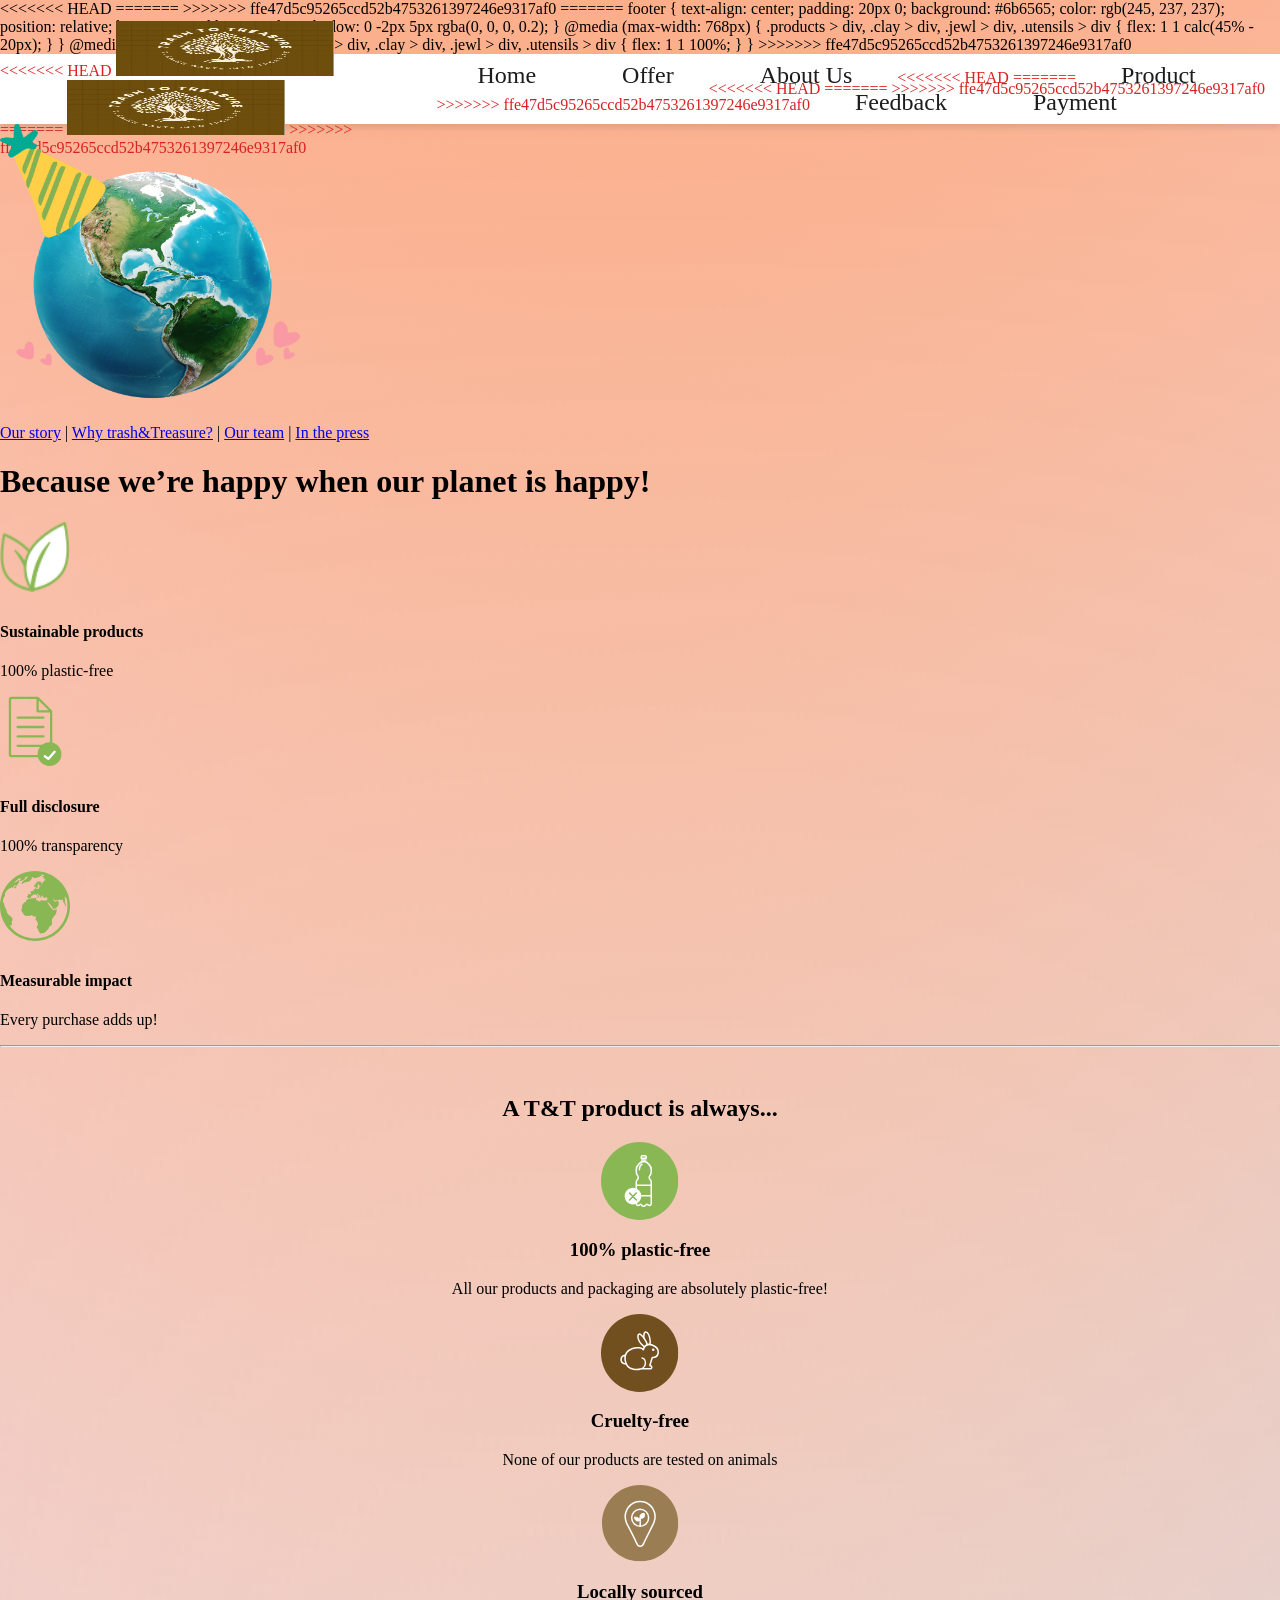
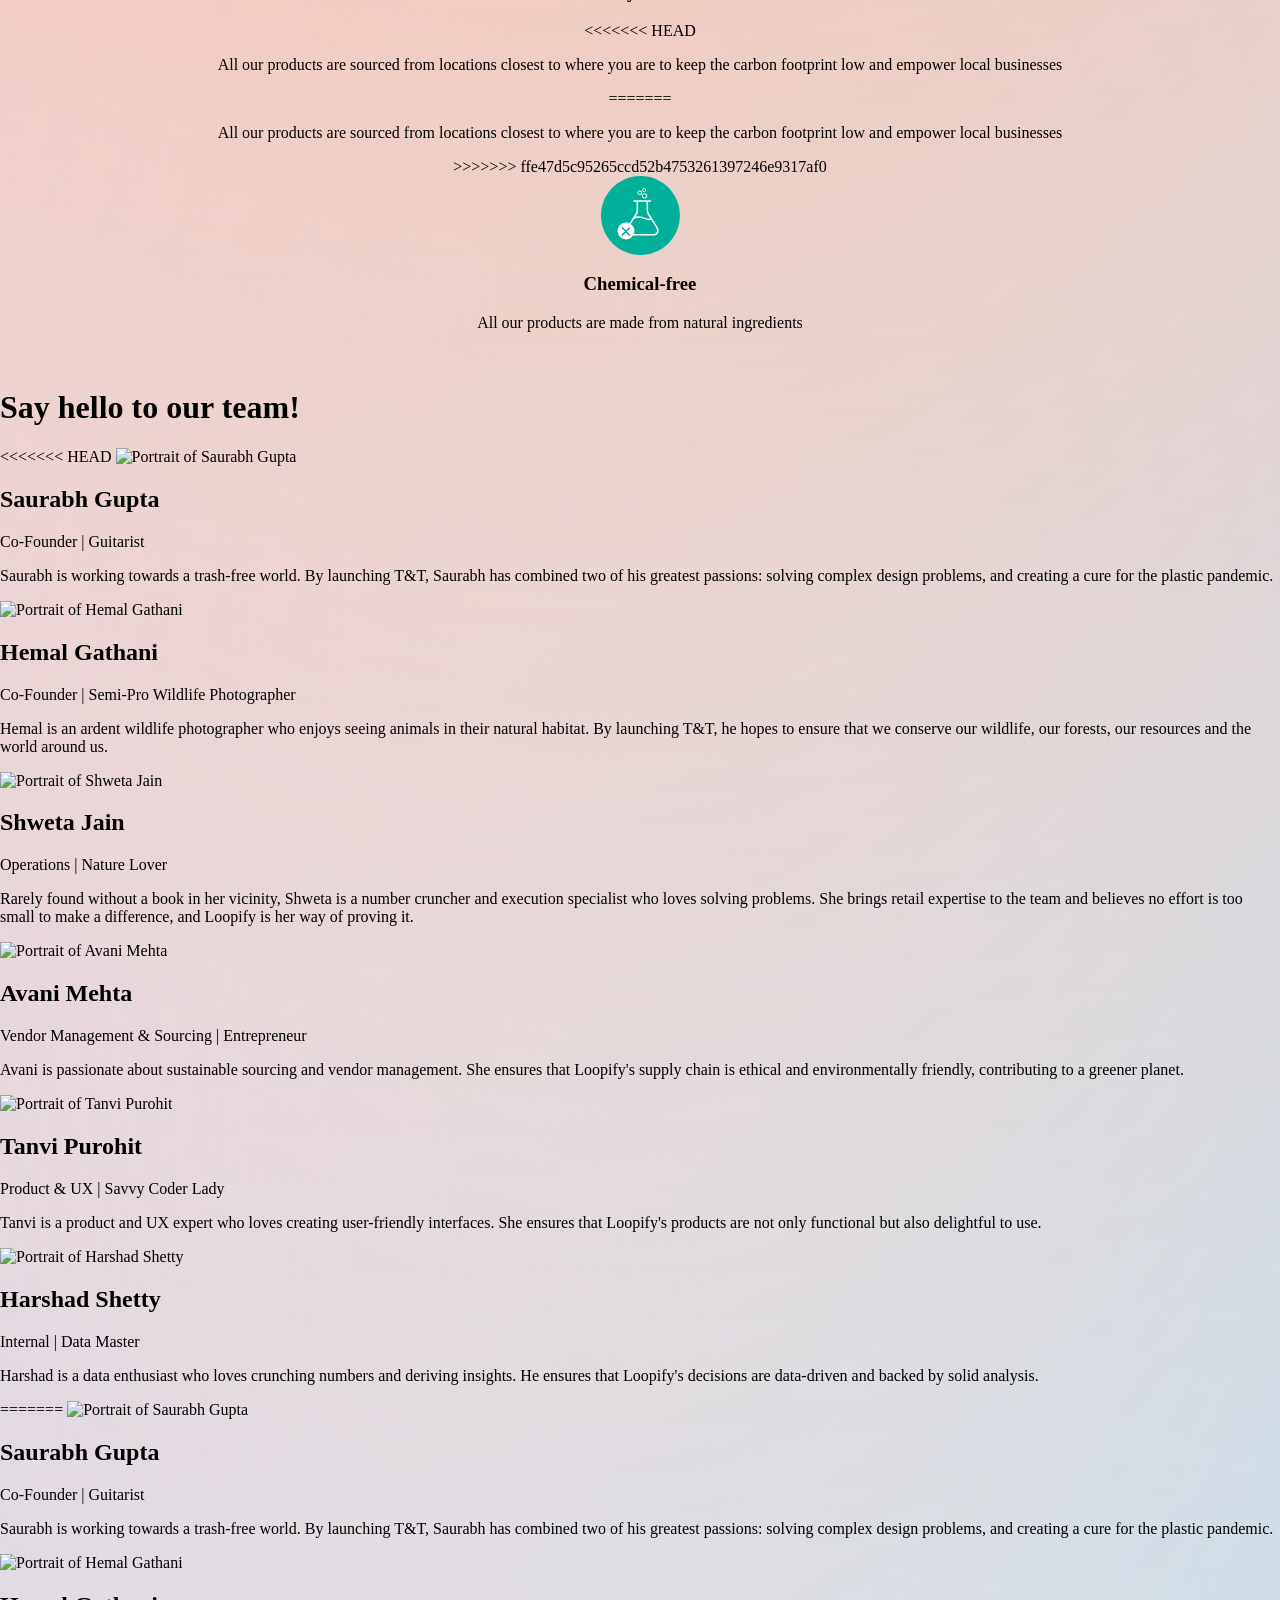
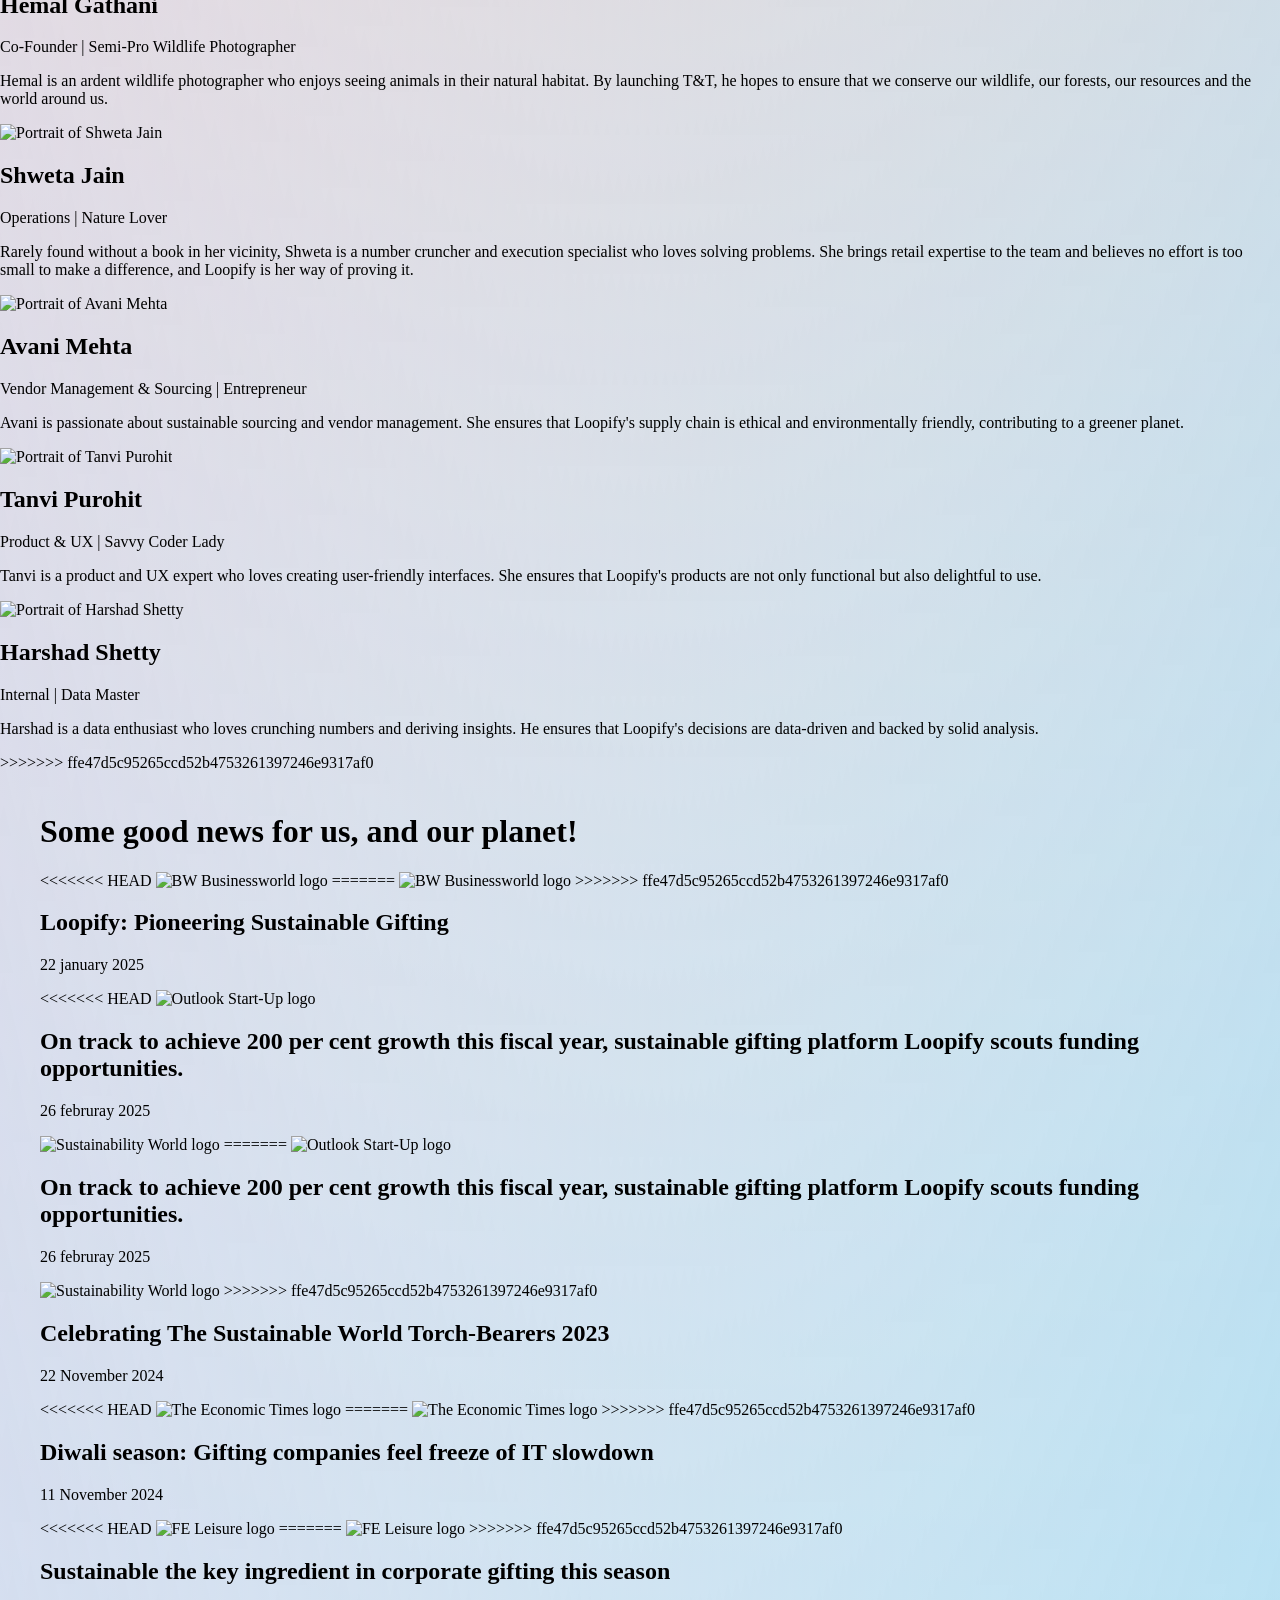
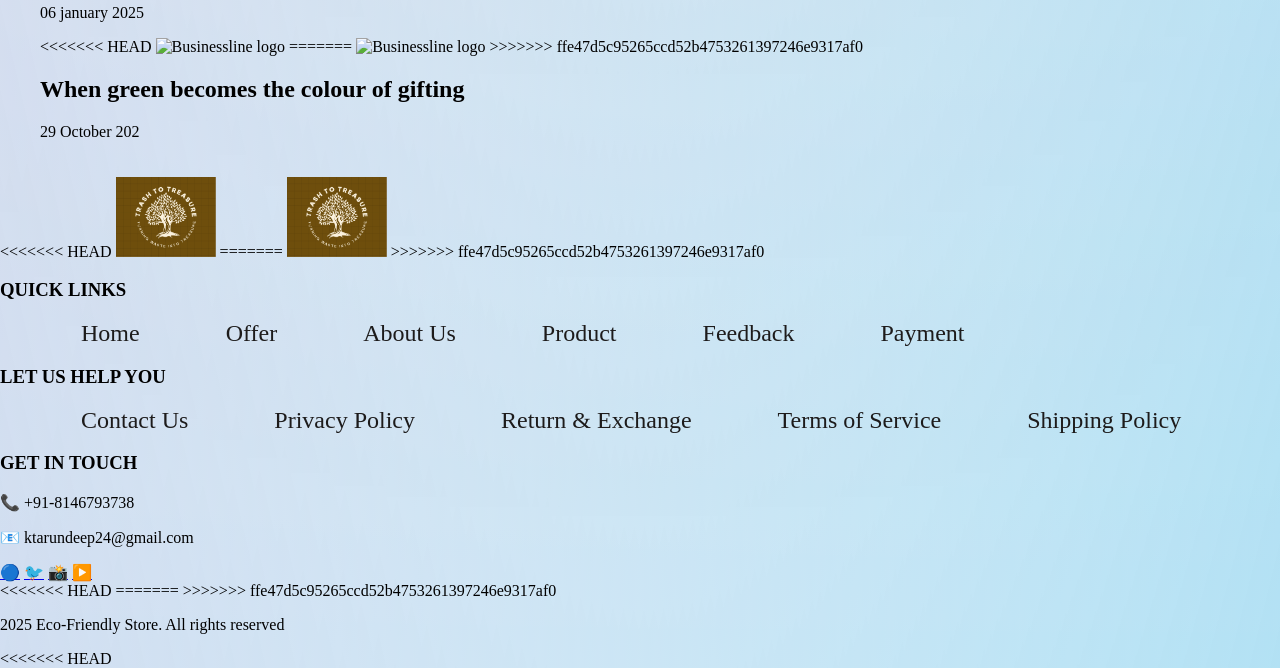
==== commit e7aa78fc: "Fixed merge conflicts" ====
--- a/abouteco.html
+++ b/abouteco.html
@@ -1,11 +1,15 @@
 <html lang="en">
-
+<<<<<<< HEAD
+
+=======
+>>>>>>> ffe47d5c95265ccd52b4753261397246e9317af0
 <head>
     <meta charset="UTF-8">
     <meta name="viewport" content="width=device-width, initial-scale=1.0">
     <title>Loopify</title>
     <link href="https://fonts.googleapis.com/css2?family=Open+Sans:wght@400;600&display=swap" rel="stylesheet">
     <style>
+<<<<<<< HEAD
         * {
             font-family: MV Boli;
         }
@@ -89,6 +93,82 @@
 
         }
 
+=======
+          *{font-family:MV Boli;}
+        body {
+            
+            background-color: #894329 #12727d #fcb886;
+            margin: 0;
+            padding: 0;
+    background:
+        linear-gradient(#fa813b, transparent),
+        linear-gradient(to top left, #84ceeb, transparent),
+        linear-gradient(to top right, #c1c8e4, transparent);
+    background-blend-mode: screen;
+}
+.col-1 img{
+    height: 55px;
+    width: 55%;
+
+
+} 
+ul li{
+    display: inline-block;
+
+}
+
+ul li a{
+    text-decoration: none;
+    color: #1d1b1b;
+    padding: 2px 40px;
+    border: 1px solid transparent;
+    transition: 0.5 ease;
+    font-size: x-large;
+}
+ul li a:hover{
+    background-color: #1d1b1b94;
+        color: #ffffff;
+}
+ul li.active a{
+    background-color: #fff;
+    color: #0000;
+
+}
+
+.col-2 a{
+    font-size:x-large;
+}
+
+.col-3{
+    position: absolute;
+    right: 15px;
+}
+
+.col-3 i{
+    font-size:30px;
+    margin: 10px 20px;
+}
+cont{
+    /* background-image:url(img\payment-img.jpg); */
+    /* background-size:cover; */
+    width: 100%;
+    height: 900px;
+    background-repeat: no-repeat;
+}
+nav-bar{
+    height: 70px;
+    width: 100%;
+    display: flex;
+    justify-content:flex-start;
+    align-items: center;
+    background-color: white;
+    color: rgb(216, 33, 33);
+    border-bottom: 1px #d8edf3;
+    box-shadow: 0 4px 6px rgba(0, 0, 0, 0.1);
+
+}
+     
+>>>>>>> ffe47d5c95265ccd52b4753261397246e9317af0
         .header {
             background-color: white;
             box-shadow: 0 2px 4px rgba(9, 1, 115, 0.1);
@@ -98,10 +178,17 @@
             align-items: center;
         }
 
+<<<<<<< HEAD
         .earth-bg {
             background-color: #dce4e0;
             width: 100%;
             height: 350px;
+=======
+        .earth-bg{
+            background-color: #dce4e0;
+            width: 100%;
+            height: 350px ;
+>>>>>>> ffe47d5c95265ccd52b4753261397246e9317af0
             box-shadow: 0 2px 4px rgba(9, 1, 115, 0.1);
             /* border: 2px solid red; */
             border-bottom-left-radius: 100%;
@@ -109,23 +196,35 @@
             margin-bottom: 90px;
 
         }
-
-
+<<<<<<< HEAD
+
+
+=======
+        
+        
+>>>>>>> ffe47d5c95265ccd52b4753261397246e9317af0
         .main {
             text-align: center;
             /* padding: 50px 20px; */
         }
-
+<<<<<<< HEAD
+
+=======
+>>>>>>> ffe47d5c95265ccd52b4753261397246e9317af0
         .main nav {
             color: #ba5209;
             font-size: 35px;
             margin-bottom: 20px;
         }
-
+<<<<<<< HEAD
+
+=======
+>>>>>>> ffe47d5c95265ccd52b4753261397246e9317af0
         .main nav a {
             color: #999;
             text-decoration: none;
         }
+<<<<<<< HEAD
 
         .main nav a:hover {
             text-decoration: underline;
@@ -135,23 +234,38 @@
             margin: 0 10px;
         }
 
+=======
+        .main nav a:hover {
+            text-decoration: underline;
+        }
+        .main nav span {
+            margin: 0 10px;
+        }
+>>>>>>> ffe47d5c95265ccd52b4753261397246e9317af0
         .earth-bg img {
             margin-bottom: 20px;
             padding: 50px;
             filter: drop-shadow(8px 8px 4px #01011a);
         }
-
+<<<<<<< HEAD
+
+=======
+>>>>>>> ffe47d5c95265ccd52b4753261397246e9317af0
         .main .links {
             display: flex;
             justify-content: center;
             margin-bottom: 20px;
         }
-
+<<<<<<< HEAD
+
+=======
+>>>>>>> ffe47d5c95265ccd52b4753261397246e9317af0
         .main .links a {
             color: #6320059c;
             text-decoration: none;
             margin: 0 10px;
             padding-bottom: 5px;
+<<<<<<< HEAD
             font-size: x-large;
         }
 
@@ -159,22 +273,36 @@
             color: #ab4307;
         }
 
+=======
+            font-size:x-large;
+        }
+        .main .links a:hover {
+            color: #ab4307;
+        }
+>>>>>>> ffe47d5c95265ccd52b4753261397246e9317af0
         .main .links a.active {
             color: #ab4307;
             border-bottom: 2px solid #ab4307;
         }
-
+<<<<<<< HEAD
+
+=======
+>>>>>>> ffe47d5c95265ccd52b4753261397246e9317af0
         .main h2 {
             color: #141313;
             font-size: 17px;
             margin-bottom: 40px;
         }
-
+<<<<<<< HEAD
+
+=======
+>>>>>>> ffe47d5c95265ccd52b4753261397246e9317af0
         .main .features {
             display: flex;
             justify-content: center;
             gap: 50px;
         }
+<<<<<<< HEAD
 
         .main .features div {
             text-align: center;
@@ -184,13 +312,24 @@
             margin-bottom: 10px;
         }
 
+=======
+        .main .features div {
+            text-align: center;
+        }
+        .main .features div img {
+            margin-bottom: 10px;
+        }
+>>>>>>> ffe47d5c95265ccd52b4753261397246e9317af0
         .main .features div h4 {
             color: #655151;
             text-shadow: 1px 1px #0b0909;
             font-weight: 600;
             margin-bottom: 5px;
         }
-
+<<<<<<< HEAD
+
+=======
+>>>>>>> ffe47d5c95265ccd52b4753261397246e9317af0
         .main .features div p {
             color: #594e4e;
         }
@@ -199,7 +338,10 @@
             text-align: center;
             padding: 20px;
         }
-
+<<<<<<< HEAD
+
+=======
+>>>>>>> ffe47d5c95265ccd52b4753261397246e9317af0
         .product-features {
             display: flex;
             justify-content: center;
@@ -207,56 +349,83 @@
             gap: 20px;
             margin-top: 20px;
         }
-
+<<<<<<< HEAD
+
+=======
+>>>>>>> ffe47d5c95265ccd52b4753261397246e9317af0
         .product-feature {
             flex: 1 1 200px;
             max-width: 200px;
             text-align: center;
         }
-
+<<<<<<< HEAD
+
+=======
+>>>>>>> ffe47d5c95265ccd52b4753261397246e9317af0
         .product-feature img {
             width: 80px;
             height: 80px;
         }
-
+<<<<<<< HEAD
+
+=======
+>>>>>>> ffe47d5c95265ccd52b4753261397246e9317af0
         .product-feature img {
             background-color: #f0f0f0;
             border-radius: 50%;
             padding: 10px;
         }
-
+<<<<<<< HEAD
+
+=======
+>>>>>>> ffe47d5c95265ccd52b4753261397246e9317af0
         hr {
             margin: 40px 0;
             border: 0;
             border-top: 1px solid #e0e0e0;
         }
-
+<<<<<<< HEAD
+
+=======
+>>>>>>> ffe47d5c95265ccd52b4753261397246e9317af0
         .container-i2 {
             max-width: 1200px;
             margin: 0 auto;
             padding: 20px;
         }
-
+<<<<<<< HEAD
+
+=======
+>>>>>>> ffe47d5c95265ccd52b4753261397246e9317af0
         h1 {
             text-align: center;
             font-size: 24px;
             margin-bottom: 40px;
             font-style: italic;
         }
-
+<<<<<<< HEAD
+
+=======
+>>>>>>> ffe47d5c95265ccd52b4753261397246e9317af0
         .team-grid {
             display: flex;
             flex-wrap: wrap;
             justify-content: space-between;
         }
-
+<<<<<<< HEAD
+
+=======
+>>>>>>> ffe47d5c95265ccd52b4753261397246e9317af0
         .team-member {
             flex: 1 1 calc(33.333% - 20px);
             box-sizing: border-box;
             margin-bottom: 40px;
             text-align: center;
         }
-
+<<<<<<< HEAD
+
+=======
+>>>>>>> ffe47d5c95265ccd52b4753261397246e9317af0
         .team-member img {
             border-radius: 50%;
             width: 150px;
@@ -264,28 +433,43 @@
             object-fit: cover;
             margin-bottom: 20px;
         }
-
+<<<<<<< HEAD
+
+=======
+>>>>>>> ffe47d5c95265ccd52b4753261397246e9317af0
         .team-member h2 {
             font-size: 20px;
             margin: 10px 0;
         }
-
+<<<<<<< HEAD
+
+=======
+>>>>>>> ffe47d5c95265ccd52b4753261397246e9317af0
         .team-member p {
             font-size: 14px;
             color: #666;
         }
-
+<<<<<<< HEAD
+
+=======
+>>>>>>> ffe47d5c95265ccd52b4753261397246e9317af0
         .team-member p.role {
             font-weight: bold;
             color: #333;
         }
-
+<<<<<<< HEAD
+
+=======
+>>>>>>> ffe47d5c95265ccd52b4753261397246e9317af0
         @media (max-width: 768px) {
             .team-member {
                 flex: 1 1 calc(50% - 20px);
             }
         }
-
+<<<<<<< HEAD
+
+=======
+>>>>>>> ffe47d5c95265ccd52b4753261397246e9317af0
         @media (max-width: 480px) {
             .team-member {
                 flex: 1 1 100%;
@@ -297,62 +481,94 @@
             margin: 0 auto;
             padding: 20px;
         }
+<<<<<<< HEAD
 
         h1 {
 
+=======
+        h1 {
+        
+>>>>>>> ffe47d5c95265ccd52b4753261397246e9317af0
             text-align: center;
             font-size: 1.5rem;
             font-weight: 600;
             margin-bottom: 20px;
         }
-
+<<<<<<< HEAD
+
+=======
+>>>>>>> ffe47d5c95265ccd52b4753261397246e9317af0
         .grid {
             display: grid;
             grid-template-columns: 1fr;
             gap: 20px;
         }
-
+<<<<<<< HEAD
+
+=======
+>>>>>>> ffe47d5c95265ccd52b4753261397246e9317af0
         @media (min-width: 640px) {
             .grid {
                 grid-template-columns: repeat(2, 1fr);
             }
         }
-
+<<<<<<< HEAD
+
+=======
+>>>>>>> ffe47d5c95265ccd52b4753261397246e9317af0
         @media (min-width: 1024px) {
             .grid {
                 grid-template-columns: repeat(3, 1fr);
             }
         }
-
+<<<<<<< HEAD
+
+=======
+>>>>>>> ffe47d5c95265ccd52b4753261397246e9317af0
         .card {
             background-color: #ffffff;
             padding: 20px;
             border-radius: 8px;
             box-shadow: 0 4px 6px rgba(0, 0, 0, 0.1);
         }
-
+<<<<<<< HEAD
+
+=======
+>>>>>>> ffe47d5c95265ccd52b4753261397246e9317af0
         .card img {
             max-width: 200px;
             height: auto;
             margin-bottom: 15px;
         }
-
+<<<<<<< HEAD
+
+=======
+>>>>>>> ffe47d5c95265ccd52b4753261397246e9317af0
         .card h2 {
             font-size: 1.125rem;
             font-weight: 600;
             margin-bottom: 10px;
         }
+<<<<<<< HEAD
 
         .card p {
             color: #4b5563;
         }
 
+=======
+        .card p {
+            color: #4b5563;
+        }
+>>>>>>> ffe47d5c95265ccd52b4753261397246e9317af0
         .footer {
             background-color: #F4F3F0;
             color: white;
             padding: 2rem 0;
         }
-
+<<<<<<< HEAD
+
+=======
+>>>>>>> ffe47d5c95265ccd52b4753261397246e9317af0
         .container-i5 {
             max-width: 1200px;
             margin: 0 auto;
@@ -361,30 +577,43 @@
             flex-wrap: wrap;
             justify-content: space-between;
         }
-
+<<<<<<< HEAD
+
+=======
+>>>>>>> ffe47d5c95265ccd52b4753261397246e9317af0
         .footer-column {
             flex: 1;
             min-width: 200px;
             margin-bottom: 1rem;
         }
-
+<<<<<<< HEAD
+
+=======
+>>>>>>> ffe47d5c95265ccd52b4753261397246e9317af0
         .footer-column h3 {
             font-size: 1.125rem;
             font-weight: 600;
             margin-bottom: 0.5rem;
         }
-
+<<<<<<< HEAD
+
+=======
+>>>>>>> ffe47d5c95265ccd52b4753261397246e9317af0
         .footer-column .underline {
             width: 2.5rem;
             height: 0.25rem;
             background-color: #ec4899;
             margin-bottom: 1rem;
         }
-
+<<<<<<< HEAD
+
+=======
+>>>>>>> ffe47d5c95265ccd52b4753261397246e9317af0
         .footer-column ul {
             list-style: none;
             padding: 0;
         }
+<<<<<<< HEAD
 
         .footer-column ul li {
             margin-bottom: 0.5rem;
@@ -400,21 +629,41 @@
             color: white;
         }
 
+=======
+        .footer-column ul li {
+            margin-bottom: 0.5rem;
+        }
+        .footer-column ul li a {
+            color: #9ca3af;
+            text-decoration: none;
+            transition: color 0.3s;
+        }
+        .footer-column ul li a:hover {
+            color: white;
+        }
+>>>>>>> ffe47d5c95265ccd52b4753261397246e9317af0
         .social-icons {
             display: flex;
             gap: 1rem;
         }
-
+<<<<<<< HEAD
+
+=======
+>>>>>>> ffe47d5c95265ccd52b4753261397246e9317af0
         .social-icons a {
             color: #9ca3af;
             font-size: 1.25rem;
             transition: color 0.3s;
         }
-
+<<<<<<< HEAD
+
+=======
+>>>>>>> ffe47d5c95265ccd52b4753261397246e9317af0
         .social-icons a:hover {
             color: white;
         }
 
+<<<<<<< HEAD
 
         footer {
             text-align: center;
@@ -450,19 +699,55 @@
     </style>
 </head>
 
+=======
+        
+    footer {
+        text-align: center;
+        padding: 20px 0;
+        background: #6b6565;
+        color: rgb(245, 237, 237);
+        position: relative;
+        bottom: 0;
+        width: 100%;
+        box-shadow: 0 -2px 5px rgba(0, 0, 0, 0.2);
+    }
+    
+    
+    @media (max-width: 768px) {
+        .products > div, .clay > div, .jewl > div, .utensils > div {
+            flex: 1 1 calc(45% - 20px); 
+        }
+    }
+    
+    @media (max-width: 480px) {
+        .products > div, .clay > div, .jewl > div, .utensils > div {
+            flex: 1 1 100%; 
+        }
+    }
+    </style>
+</head>
+>>>>>>> ffe47d5c95265ccd52b4753261397246e9317af0
 <body>
     <div class="cont">
         <nav-bar>
             <div class=" col-1">
+<<<<<<< HEAD
                 <a href="index.html">
                     <img src="img/logo.png"></a>
+=======
+                <img src="img/logo.png">
+>>>>>>> ffe47d5c95265ccd52b4753261397246e9317af0
             </div>
             <div class="col-2">
                 <ul>
                     <li><a href="index.html">Home</a></li>
                     <li><a href="offer2.html">Offer</a></li>
                     <li><a href="abouteco.html">About Us</a></li>
+<<<<<<< HEAD
                     <!-- <li><a href="Coconut_shell.html">Product</a></li> -->
+=======
+                    <li><a href="Coconut_shell.html">Product</a></li>
+>>>>>>> ffe47d5c95265ccd52b4753261397246e9317af0
                     <li><a href="feedback.html">Feedback</a></li>
                     <li><a href="payment.html">Payment</a></li>
                 </ul>
@@ -471,8 +756,13 @@
                 <i class="fa-solid fa-magnifying-glass" style="color: #f1b9b9;"></i>
                 <i class="fa-solid fa-bag-shopping" style="color: #f1b9b9;"></i>
                 <i class="fa-regular fa-user" style="color: #f1b9b9;"></i>
-
-
+<<<<<<< HEAD
+
+
+=======
+            
+    
+>>>>>>> ffe47d5c95265ccd52b4753261397246e9317af0
             </div>
         </nav-bar>
     </div>
@@ -526,8 +816,12 @@
             <div class="product-feature">
                 <img src="img/Locally-sourced (1).svg" alt="Locally sourced icon">
                 <h3>Locally sourced</h3>
+<<<<<<< HEAD
                 <p>All our products are sourced from locations closest to where you are to keep the carbon footprint low
                     and empower local businesses</p>
+=======
+                <p>All our products are sourced from locations closest to where you are to keep the carbon footprint low and empower local businesses</p>
+>>>>>>> ffe47d5c95265ccd52b4753261397246e9317af0
             </div>
             <div class="product-feature">
                 <img src="img/Chemical-free (1).svg" alt="Chemical-free icon">
@@ -540,6 +834,7 @@
         <h1>Say hello to our team!</h1>
         <div class="team-grid">
             <div class="team-member">
+<<<<<<< HEAD
                 <img src="https://storage.googleapis.com/a1aa/image/prFksQtD6yUb91HyDQ803CjUHlYAFi41K_SRTWjfwFE.jpg"
                     alt="Portrait of Saurabh Gupta">
                 <h2>Saurabh Gupta</h2>
@@ -589,6 +884,42 @@
                 <p class="role">Internal | Data Master</p>
                 <p>Harshad is a data enthusiast who loves crunching numbers and deriving insights. He ensures that
                     Loopify's decisions are data-driven and backed by solid analysis.</p>
+=======
+                <img src="https://storage.googleapis.com/a1aa/image/prFksQtD6yUb91HyDQ803CjUHlYAFi41K_SRTWjfwFE.jpg" alt="Portrait of Saurabh Gupta">
+                <h2>Saurabh Gupta</h2>
+                <p class="role">Co-Founder | Guitarist</p>
+                <p>Saurabh is working towards a trash-free world. By launching T&T, Saurabh has combined two of his greatest passions: solving complex design problems, and creating a cure for the plastic pandemic.</p>
+            </div>
+            <div class="team-member">
+                <img src="https://storage.googleapis.com/a1aa/image/-p_zBuHcO7tfQLW58qKACpG6uo-cKHgHbT6hjIlXKLA.jpg" alt="Portrait of Hemal Gathani">
+                <h2>Hemal Gathani</h2>
+                <p class="role">Co-Founder | Semi-Pro Wildlife Photographer</p>
+                <p>Hemal is an ardent wildlife photographer who enjoys seeing animals in their natural habitat. By launching T&T, he hopes to ensure that we conserve our wildlife, our forests, our resources and the world around us.</p>
+            </div>
+            <div class="team-member">
+                <img src="https://storage.googleapis.com/a1aa/image/_gEs-yB_vEZHLEdHc-UWKzhNwHuQV8hoDsgBHZj6HFc.jpg" alt="Portrait of Shweta Jain">
+                <h2>Shweta Jain</h2>
+                <p class="role">Operations | Nature Lover</p>
+                <p>Rarely found without a book in her vicinity, Shweta is a number cruncher and execution specialist who loves solving problems. She brings retail expertise to the team and believes no effort is too small to make a difference, and Loopify is her way of proving it.</p>
+            </div>
+            <div class="team-member">
+                <img src="https://storage.googleapis.com/a1aa/image/_VrrCiWEVAgycCKfDwhCwmNTJMX1jihwmoIqEAWdST4.jpg" alt="Portrait of Avani Mehta">
+                <h2>Avani Mehta</h2>
+                <p class="role">Vendor Management & Sourcing | Entrepreneur</p>
+                <p>Avani is passionate about sustainable sourcing and vendor management. She ensures that Loopify's supply chain is ethical and environmentally friendly, contributing to a greener planet.</p>
+            </div>
+            <div class="team-member">
+                <img src="https://storage.googleapis.com/a1aa/image/IJkPSIXyfn75D2ga80cdobKdaYOenhr4e_ESKOwjILw.jpg" alt="Portrait of Tanvi Purohit">
+                <h2>Tanvi Purohit</h2>
+                <p class="role">Product & UX | Savvy Coder Lady</p>
+                <p>Tanvi is a product and UX expert who loves creating user-friendly interfaces. She ensures that Loopify's products are not only functional but also delightful to use.</p>
+            </div>
+            <div class="team-member">
+                <img src="https://storage.googleapis.com/a1aa/image/TJBB780gFoLYH_BGFP2doRGBgI77SDghvzxp5DM_lm4.jpg" alt="Portrait of Harshad Shetty">
+                <h2>Harshad Shetty</h2>
+                <p class="role">Internal | Data Master</p>
+                <p>Harshad is a data enthusiast who loves crunching numbers and deriving insights. He ensures that Loopify's decisions are data-driven and backed by solid analysis.</p>
+>>>>>>> ffe47d5c95265ccd52b4753261397246e9317af0
             </div>
         </div>
     </div>
@@ -596,12 +927,17 @@
         <h1>Some good news for us, and our planet!</h1>
         <div class="grid">
             <div class="card">
+<<<<<<< HEAD
                 <img src="https://storage.googleapis.com/a1aa/image/bBPuwS-8Kp5DxS8Iwwibgb2kL6v28fGlxyyugt0dymE.jpg"
                     alt="BW Businessworld logo">
+=======
+                <img src="https://storage.googleapis.com/a1aa/image/bBPuwS-8Kp5DxS8Iwwibgb2kL6v28fGlxyyugt0dymE.jpg" alt="BW Businessworld logo">
+>>>>>>> ffe47d5c95265ccd52b4753261397246e9317af0
                 <h2>Loopify: Pioneering Sustainable Gifting</h2>
                 <p>22 january 2025</p>
             </div>
             <div class="card">
+<<<<<<< HEAD
                 <img src="https://storage.googleapis.com/a1aa/image/2i25yPOO53IgkLuZXFh0e449ArBmU5MlWANWyxAAwEw.jpg"
                     alt="Outlook Start-Up logo">
                 <h2>On track to achieve 200 per cent growth this fiscal year, sustainable gifting platform Loopify
@@ -611,24 +947,44 @@
             <div class="card">
                 <img src="https://storage.googleapis.com/a1aa/image/2q7ELhJmssg8NvMJyvr_CQPzdFucEdNJnWSH4OINluA.jpg"
                     alt="Sustainability World logo">
+=======
+                <img src="https://storage.googleapis.com/a1aa/image/2i25yPOO53IgkLuZXFh0e449ArBmU5MlWANWyxAAwEw.jpg" alt="Outlook Start-Up logo">
+                <h2>On track to achieve 200 per cent growth this fiscal year, sustainable gifting platform Loopify scouts funding opportunities.</h2>
+                <p>26 februray 2025</p>
+            </div>
+            <div class="card">
+                <img src="https://storage.googleapis.com/a1aa/image/2q7ELhJmssg8NvMJyvr_CQPzdFucEdNJnWSH4OINluA.jpg" alt="Sustainability World logo">
+>>>>>>> ffe47d5c95265ccd52b4753261397246e9317af0
                 <h2>Celebrating The Sustainable World Torch-Bearers 2023</h2>
                 <p>22 November 2024</p>
             </div>
             <div class="card">
+<<<<<<< HEAD
                 <img src="https://storage.googleapis.com/a1aa/image/aSYD4nIaKHCe8RQXGSmKnt9inY2jvzOSgZ4qZvahCs0.jpg"
                     alt="The Economic Times logo">
+=======
+                <img src="https://storage.googleapis.com/a1aa/image/aSYD4nIaKHCe8RQXGSmKnt9inY2jvzOSgZ4qZvahCs0.jpg" alt="The Economic Times logo">
+>>>>>>> ffe47d5c95265ccd52b4753261397246e9317af0
                 <h2>Diwali season: Gifting companies feel freeze of IT slowdown</h2>
                 <p>11 November 2024</p>
             </div>
             <div class="card">
+<<<<<<< HEAD
                 <img src="https://storage.googleapis.com/a1aa/image/5Ak7vQSPXJd0-hDrFpFNXLZrF6hjqcKoaPiB5VL8NaQ.jpg"
                     alt="FE Leisure logo">
+=======
+                <img src="https://storage.googleapis.com/a1aa/image/5Ak7vQSPXJd0-hDrFpFNXLZrF6hjqcKoaPiB5VL8NaQ.jpg" alt="FE Leisure logo">
+>>>>>>> ffe47d5c95265ccd52b4753261397246e9317af0
                 <h2>Sustainable the key ingredient in corporate gifting this season</h2>
                 <p>06 january 2025</p>
             </div>
             <div class="card">
+<<<<<<< HEAD
                 <img src="https://storage.googleapis.com/a1aa/image/dFhtpqvBs32EiFTiEHM2FRx0IlxcqqP7a4MA4NE8_Jg.jpg"
                     alt="Businessline logo">
+=======
+                <img src="https://storage.googleapis.com/a1aa/image/dFhtpqvBs32EiFTiEHM2FRx0IlxcqqP7a4MA4NE8_Jg.jpg" alt="Businessline logo">
+>>>>>>> ffe47d5c95265ccd52b4753261397246e9317af0
                 <h2>When green becomes the colour of gifting</h2>
                 <p>29 October 202</p>
             </div>
@@ -639,8 +995,13 @@
     <footer>
         <div class="footer-container">
             <div class="footer-column">
+<<<<<<< HEAD
                 <img src="img/logo.png" width="100">
 
+=======
+                <img src="img/logo.png"  width="100">
+                
+>>>>>>> ffe47d5c95265ccd52b4753261397246e9317af0
             </div>
             <div class="footer-column">
                 <h3>QUICK LINKS</h3>
@@ -675,12 +1036,20 @@
                 </div>
             </div>
         </div>
-
+<<<<<<< HEAD
+
+=======
+       
+>>>>>>> ffe47d5c95265ccd52b4753261397246e9317af0
     </footer>
     <footer>
         <p> 2025 Eco-Friendly Store. All rights reserved</p>
     </footer>
+<<<<<<< HEAD
     <!--<footer class="footer">
+=======
+   <!--<footer class="footer">
+>>>>>>> ffe47d5c95265ccd52b4753261397246e9317af0
         <div class="container-i5">
             <div class="footer-column">
                 <h3>Company</h3>
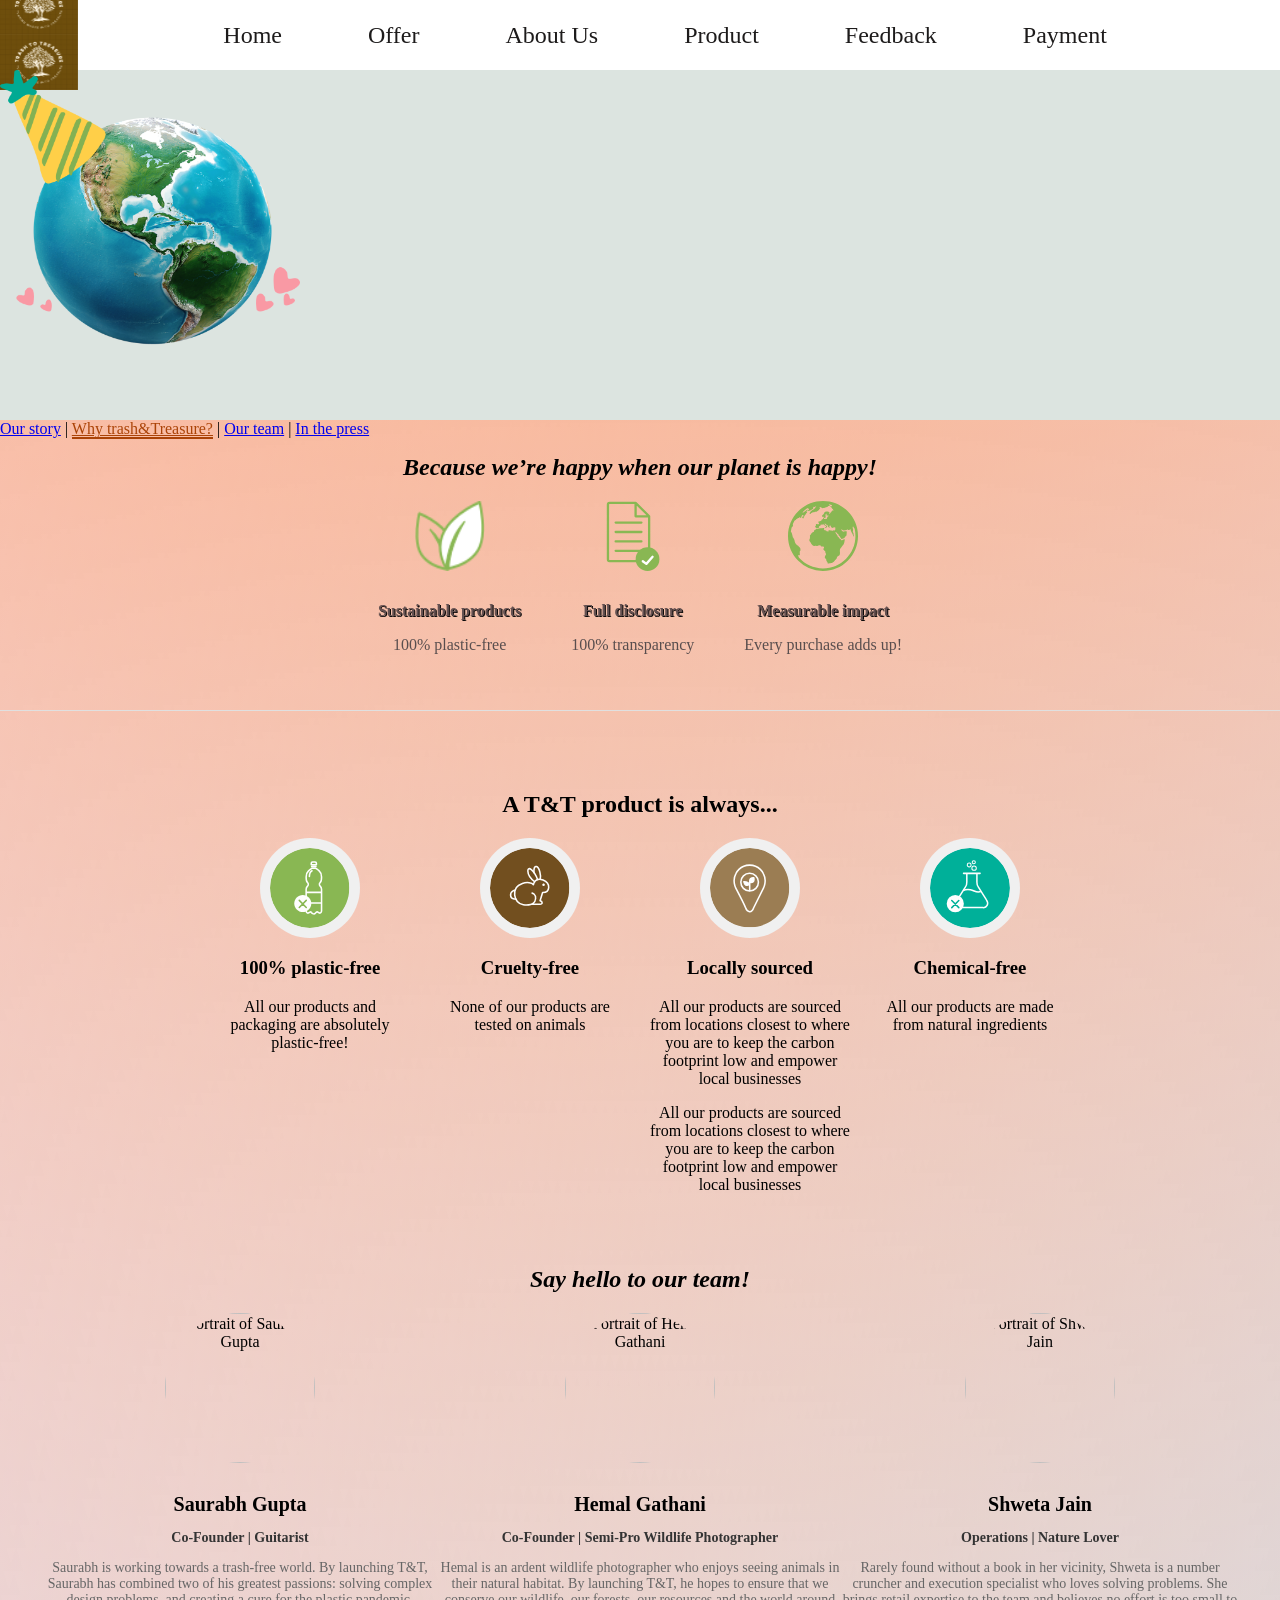
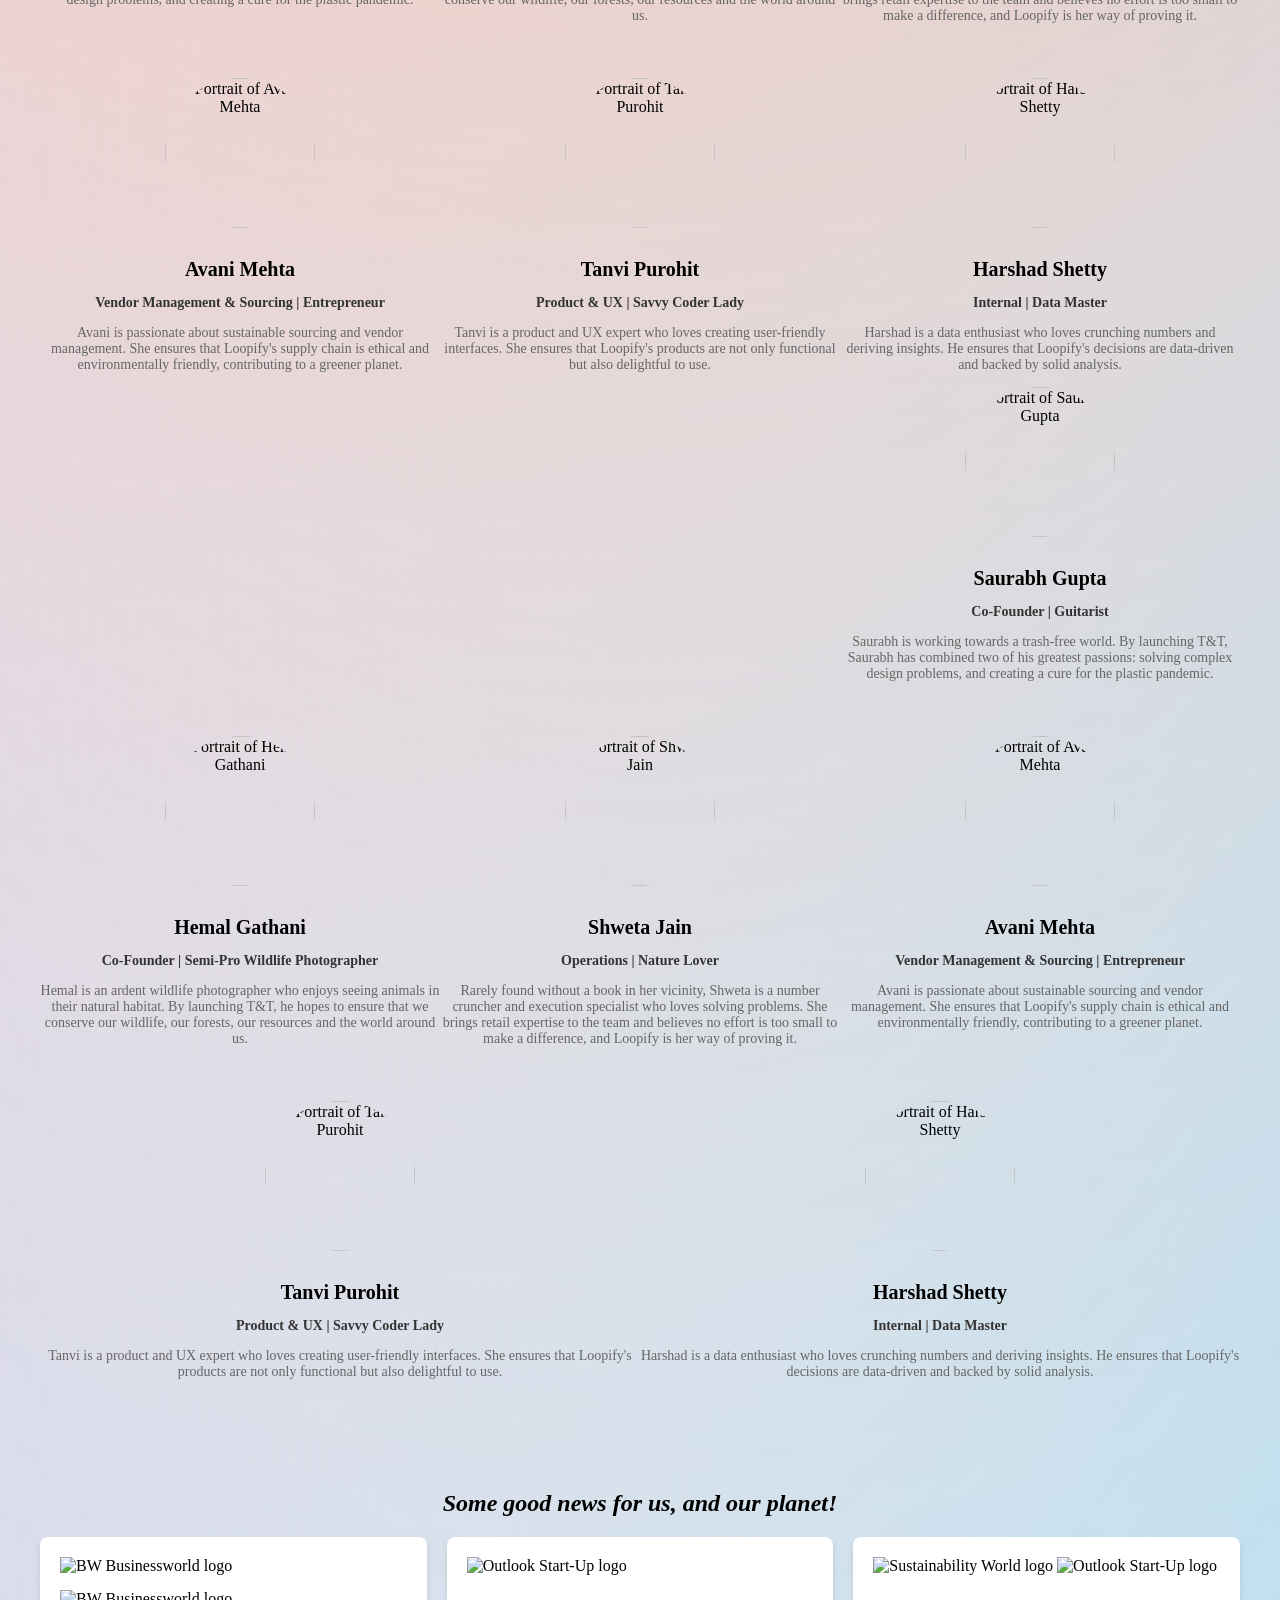
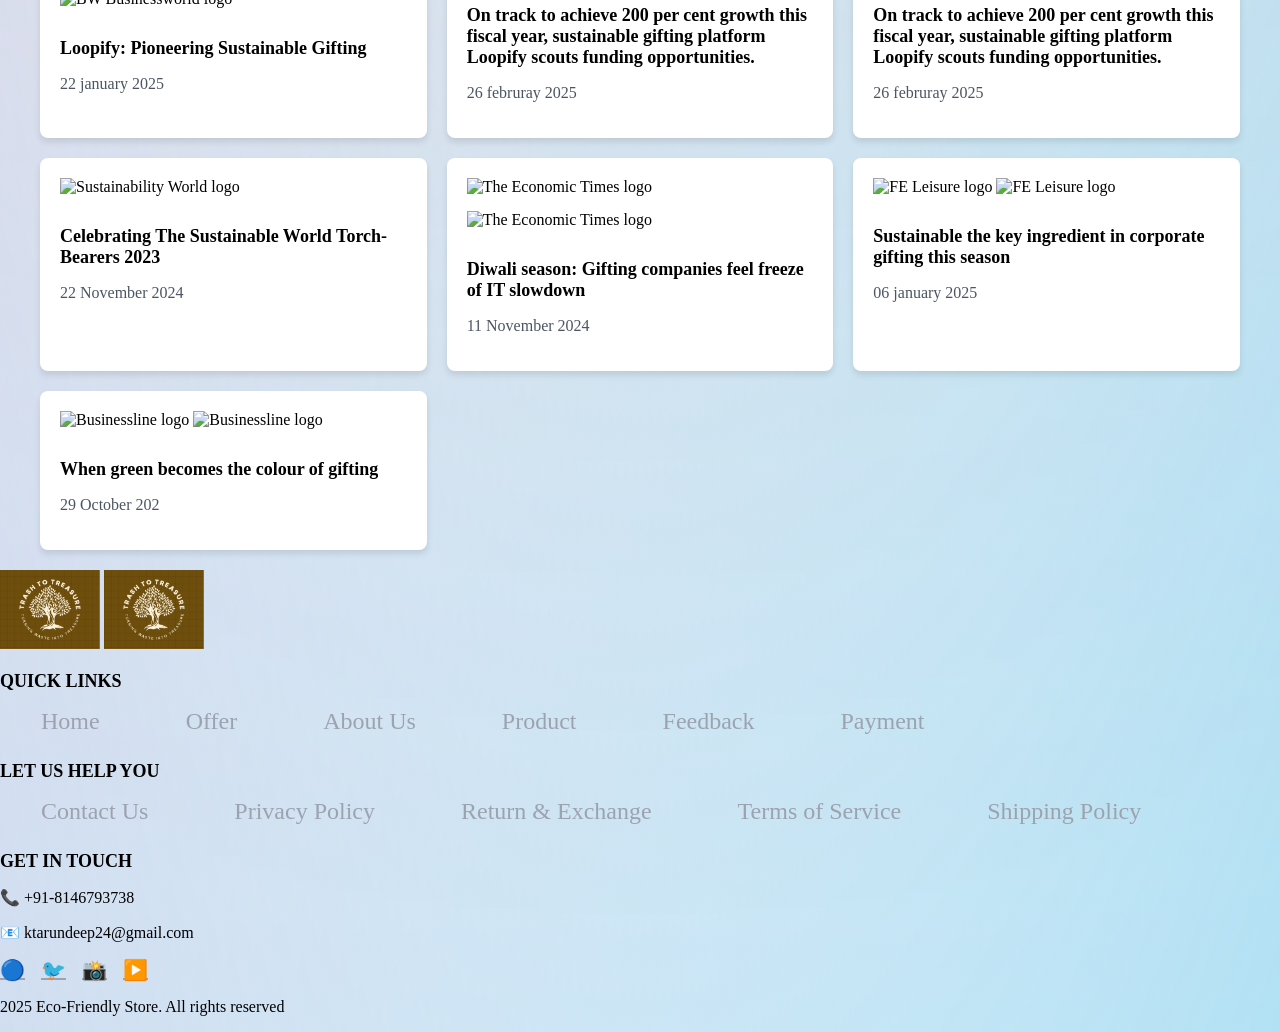
==== commit 0135fa71: "changes" ====
--- a/abouteco.html
+++ b/abouteco.html
@@ -1,15 +1,11 @@
 <html lang="en">
-<<<<<<< HEAD
-
-=======
->>>>>>> ffe47d5c95265ccd52b4753261397246e9317af0
+
 <head>
     <meta charset="UTF-8">
     <meta name="viewport" content="width=device-width, initial-scale=1.0">
     <title>Loopify</title>
     <link href="https://fonts.googleapis.com/css2?family=Open+Sans:wght@400;600&display=swap" rel="stylesheet">
     <style>
-<<<<<<< HEAD
         * {
             font-family: MV Boli;
         }
@@ -93,82 +89,89 @@
 
         }
 
-=======
-          *{font-family:MV Boli;}
+        * {
+            font-family: MV Boli;
+        }
+
         body {
-            
+
             background-color: #894329 #12727d #fcb886;
             margin: 0;
             padding: 0;
-    background:
-        linear-gradient(#fa813b, transparent),
-        linear-gradient(to top left, #84ceeb, transparent),
-        linear-gradient(to top right, #c1c8e4, transparent);
-    background-blend-mode: screen;
-}
-.col-1 img{
-    height: 55px;
-    width: 55%;
-
-
-} 
-ul li{
-    display: inline-block;
-
-}
-
-ul li a{
-    text-decoration: none;
-    color: #1d1b1b;
-    padding: 2px 40px;
-    border: 1px solid transparent;
-    transition: 0.5 ease;
-    font-size: x-large;
-}
-ul li a:hover{
-    background-color: #1d1b1b94;
-        color: #ffffff;
-}
-ul li.active a{
-    background-color: #fff;
-    color: #0000;
-
-}
-
-.col-2 a{
-    font-size:x-large;
-}
-
-.col-3{
-    position: absolute;
-    right: 15px;
-}
-
-.col-3 i{
-    font-size:30px;
-    margin: 10px 20px;
-}
-cont{
-    /* background-image:url(img\payment-img.jpg); */
-    /* background-size:cover; */
-    width: 100%;
-    height: 900px;
-    background-repeat: no-repeat;
-}
-nav-bar{
-    height: 70px;
-    width: 100%;
-    display: flex;
-    justify-content:flex-start;
-    align-items: center;
-    background-color: white;
-    color: rgb(216, 33, 33);
-    border-bottom: 1px #d8edf3;
-    box-shadow: 0 4px 6px rgba(0, 0, 0, 0.1);
-
-}
-     
->>>>>>> ffe47d5c95265ccd52b4753261397246e9317af0
+            background:
+                linear-gradient(#fa813b, transparent),
+                linear-gradient(to top left, #84ceeb, transparent),
+                linear-gradient(to top right, #c1c8e4, transparent);
+            background-blend-mode: screen;
+        }
+
+        .col-1 img {
+            height: 55px;
+            width: 55%;
+
+
+        }
+
+        ul li {
+            display: inline-block;
+
+        }
+
+        ul li a {
+            text-decoration: none;
+            color: #1d1b1b;
+            padding: 2px 40px;
+            border: 1px solid transparent;
+            transition: 0.5 ease;
+            font-size: x-large;
+        }
+
+        ul li a:hover {
+            background-color: #1d1b1b94;
+            color: #ffffff;
+        }
+
+        ul li.active a {
+            background-color: #fff;
+            color: #0000;
+
+        }
+
+        .col-2 a {
+            font-size: x-large;
+        }
+
+        .col-3 {
+            position: absolute;
+            right: 15px;
+        }
+
+        .col-3 i {
+            font-size: 30px;
+            margin: 10px 20px;
+        }
+
+        cont {
+            /* background-image:url(img\payment-img.jpg); */
+            /* background-size:cover; */
+            width: 100%;
+            height: 900px;
+            background-repeat: no-repeat;
+        }
+
+        nav-bar {
+            height: 70px;
+            width: 100%;
+            display: flex;
+            justify-content: flex-start;
+            align-items: center;
+            background-color: white;
+            color: rgb(216, 33, 33);
+            border-bottom: 1px #d8edf3;
+            box-shadow: 0 4px 6px rgba(0, 0, 0, 0.1);
+
+        }
+
         .header {
             background-color: white;
             box-shadow: 0 2px 4px rgba(9, 1, 115, 0.1);
@@ -178,131 +181,102 @@
             align-items: center;
         }
 
-<<<<<<< HEAD
         .earth-bg {
             background-color: #dce4e0;
             width: 100%;
             height: 350px;
-=======
-        .earth-bg{
-            background-color: #dce4e0;
-            width: 100%;
-            height: 350px ;
->>>>>>> ffe47d5c95265ccd52b4753261397246e9317af0
-            box-shadow: 0 2px 4px rgba(9, 1, 115, 0.1);
-            /* border: 2px solid red; */
-            border-bottom-left-radius: 100%;
-            border-bottom-right-radius: 100%;
-            margin-bottom: 90px;
-
-        }
-<<<<<<< HEAD
-
-
-=======
-        
-        
->>>>>>> ffe47d5c95265ccd52b4753261397246e9317af0
-        .main {
-            text-align: center;
-            /* padding: 50px 20px; */
-        }
-<<<<<<< HEAD
-
-=======
->>>>>>> ffe47d5c95265ccd52b4753261397246e9317af0
-        .main nav {
-            color: #ba5209;
-            font-size: 35px;
-            margin-bottom: 20px;
-        }
-<<<<<<< HEAD
-
-=======
->>>>>>> ffe47d5c95265ccd52b4753261397246e9317af0
-        .main nav a {
-            color: #999;
-            text-decoration: none;
-        }
-<<<<<<< HEAD
-
-        .main nav a:hover {
-            text-decoration: underline;
-        }
-
-        .main nav span {
-            margin: 0 10px;
-        }
-
-=======
-        .main nav a:hover {
-            text-decoration: underline;
-        }
-        .main nav span {
-            margin: 0 10px;
-        }
->>>>>>> ffe47d5c95265ccd52b4753261397246e9317af0
-        .earth-bg img {
-            margin-bottom: 20px;
-            padding: 50px;
-            filter: drop-shadow(8px 8px 4px #01011a);
-        }
-<<<<<<< HEAD
-
-=======
->>>>>>> ffe47d5c95265ccd52b4753261397246e9317af0
-        .main .links {
-            display: flex;
-            justify-content: center;
-            margin-bottom: 20px;
-        }
-<<<<<<< HEAD
-
-=======
->>>>>>> ffe47d5c95265ccd52b4753261397246e9317af0
-        .main .links a {
-            color: #6320059c;
-            text-decoration: none;
-            margin: 0 10px;
-            padding-bottom: 5px;
-<<<<<<< HEAD
-            font-size: x-large;
+
+            .earth-bg {
+                background-color: #dce4e0;
+                width: 100%;
+                height: 350px;
+                box-shadow: 0 2px 4px rgba(9, 1, 115, 0.1);
+                /* border: 2px solid red; */
+                border-bottom-left-radius: 100%;
+                border-bottom-right-radius: 100%;
+                margin-bottom: 90px;
+
+            }
+
+            .main {
+                text-align: center;
+                /* padding: 50px 20px; */
+            }
+
+            .main nav {
+                color: #ba5209;
+                font-size: 35px;
+                margin-bottom: 20px;
+            }
+
+            .main nav a {
+                color: #999;
+                text-decoration: none;
+            }
+
+            .main nav a:hover {
+                text-decoration: underline;
+            }
+
+            .main nav span {
+                margin: 0 10px;
+            }
+
+            .main nav a:hover {
+                text-decoration: underline;
+            }
+
+            .main nav span {
+                margin: 0 10px;
+            }
+
+            .earth-bg img {
+                margin-bottom: 20px;
+                padding: 50px;
+                filter: drop-shadow(8px 8px 4px #01011a);
+            }
+
+            .main .links {
+                display: flex;
+                justify-content: center;
+                margin-bottom: 20px;
+            }
+
+            .main .links a {
+                color: #6320059c;
+                text-decoration: none;
+                margin: 0 10px;
+                padding-bottom: 5px;
+                font-size: x-large;
+            }
+
+            .main .links a:hover {
+                color: #ab4307;
+            }
+
+            font-size:x-large;
         }
 
         .main .links a:hover {
             color: #ab4307;
         }
 
-=======
-            font-size:x-large;
-        }
-        .main .links a:hover {
-            color: #ab4307;
-        }
->>>>>>> ffe47d5c95265ccd52b4753261397246e9317af0
         .main .links a.active {
             color: #ab4307;
             border-bottom: 2px solid #ab4307;
         }
-<<<<<<< HEAD
-
-=======
->>>>>>> ffe47d5c95265ccd52b4753261397246e9317af0
+
         .main h2 {
             color: #141313;
             font-size: 17px;
             margin-bottom: 40px;
         }
-<<<<<<< HEAD
-
-=======
->>>>>>> ffe47d5c95265ccd52b4753261397246e9317af0
+
         .main .features {
             display: flex;
             justify-content: center;
             gap: 50px;
         }
-<<<<<<< HEAD
 
         .main .features div {
             text-align: center;
@@ -312,24 +286,21 @@
             margin-bottom: 10px;
         }
 
-=======
         .main .features div {
             text-align: center;
         }
+
         .main .features div img {
             margin-bottom: 10px;
         }
->>>>>>> ffe47d5c95265ccd52b4753261397246e9317af0
+
         .main .features div h4 {
             color: #655151;
             text-shadow: 1px 1px #0b0909;
             font-weight: 600;
             margin-bottom: 5px;
         }
-<<<<<<< HEAD
-
-=======
->>>>>>> ffe47d5c95265ccd52b4753261397246e9317af0
+
         .main .features div p {
             color: #594e4e;
         }
@@ -338,10 +309,7 @@
             text-align: center;
             padding: 20px;
         }
-<<<<<<< HEAD
-
-=======
->>>>>>> ffe47d5c95265ccd52b4753261397246e9317af0
+
         .product-features {
             display: flex;
             justify-content: center;
@@ -349,83 +317,57 @@
             gap: 20px;
             margin-top: 20px;
         }
-<<<<<<< HEAD
-
-=======
->>>>>>> ffe47d5c95265ccd52b4753261397246e9317af0
+
+
         .product-feature {
             flex: 1 1 200px;
             max-width: 200px;
             text-align: center;
         }
-<<<<<<< HEAD
-
-=======
->>>>>>> ffe47d5c95265ccd52b4753261397246e9317af0
+
         .product-feature img {
             width: 80px;
             height: 80px;
         }
-<<<<<<< HEAD
-
-=======
->>>>>>> ffe47d5c95265ccd52b4753261397246e9317af0
+
         .product-feature img {
             background-color: #f0f0f0;
             border-radius: 50%;
             padding: 10px;
         }
-<<<<<<< HEAD
-
-=======
->>>>>>> ffe47d5c95265ccd52b4753261397246e9317af0
+
         hr {
             margin: 40px 0;
             border: 0;
             border-top: 1px solid #e0e0e0;
         }
-<<<<<<< HEAD
-
-=======
->>>>>>> ffe47d5c95265ccd52b4753261397246e9317af0
+
         .container-i2 {
             max-width: 1200px;
             margin: 0 auto;
             padding: 20px;
         }
-<<<<<<< HEAD
-
-=======
->>>>>>> ffe47d5c95265ccd52b4753261397246e9317af0
+
         h1 {
             text-align: center;
             font-size: 24px;
             margin-bottom: 40px;
             font-style: italic;
         }
-<<<<<<< HEAD
-
-=======
->>>>>>> ffe47d5c95265ccd52b4753261397246e9317af0
+
         .team-grid {
             display: flex;
             flex-wrap: wrap;
             justify-content: space-between;
         }
-<<<<<<< HEAD
-
-=======
->>>>>>> ffe47d5c95265ccd52b4753261397246e9317af0
+
         .team-member {
             flex: 1 1 calc(33.333% - 20px);
             box-sizing: border-box;
             margin-bottom: 40px;
             text-align: center;
         }
-<<<<<<< HEAD
-
-=======
->>>>>>> ffe47d5c95265ccd52b4753261397246e9317af0
+
         .team-member img {
             border-radius: 50%;
             width: 150px;
@@ -433,43 +375,28 @@
             object-fit: cover;
             margin-bottom: 20px;
         }
-<<<<<<< HEAD
-
-=======
->>>>>>> ffe47d5c95265ccd52b4753261397246e9317af0
+
         .team-member h2 {
             font-size: 20px;
             margin: 10px 0;
         }
-<<<<<<< HEAD
-
-=======
->>>>>>> ffe47d5c95265ccd52b4753261397246e9317af0
+
         .team-member p {
             font-size: 14px;
             color: #666;
         }
-<<<<<<< HEAD
-
-=======
->>>>>>> ffe47d5c95265ccd52b4753261397246e9317af0
+
         .team-member p.role {
             font-weight: bold;
             color: #333;
         }
-<<<<<<< HEAD
-
-=======
->>>>>>> ffe47d5c95265ccd52b4753261397246e9317af0
+
         @media (max-width: 768px) {
             .team-member {
                 flex: 1 1 calc(50% - 20px);
             }
         }
-<<<<<<< HEAD
-
-=======
->>>>>>> ffe47d5c95265ccd52b4753261397246e9317af0
+
         @media (max-width: 480px) {
             .team-member {
                 flex: 1 1 100%;
@@ -481,94 +408,68 @@
             margin: 0 auto;
             padding: 20px;
         }
-<<<<<<< HEAD
+
+
 
         h1 {
 
-=======
-        h1 {
-        
->>>>>>> ffe47d5c95265ccd52b4753261397246e9317af0
             text-align: center;
             font-size: 1.5rem;
             font-weight: 600;
             margin-bottom: 20px;
         }
-<<<<<<< HEAD
-
-=======
->>>>>>> ffe47d5c95265ccd52b4753261397246e9317af0
+
         .grid {
             display: grid;
             grid-template-columns: 1fr;
             gap: 20px;
         }
-<<<<<<< HEAD
-
-=======
->>>>>>> ffe47d5c95265ccd52b4753261397246e9317af0
+
         @media (min-width: 640px) {
             .grid {
                 grid-template-columns: repeat(2, 1fr);
             }
         }
-<<<<<<< HEAD
-
-=======
->>>>>>> ffe47d5c95265ccd52b4753261397246e9317af0
+
         @media (min-width: 1024px) {
             .grid {
                 grid-template-columns: repeat(3, 1fr);
             }
         }
-<<<<<<< HEAD
-
-=======
->>>>>>> ffe47d5c95265ccd52b4753261397246e9317af0
+
         .card {
             background-color: #ffffff;
             padding: 20px;
             border-radius: 8px;
             box-shadow: 0 4px 6px rgba(0, 0, 0, 0.1);
         }
-<<<<<<< HEAD
-
-=======
->>>>>>> ffe47d5c95265ccd52b4753261397246e9317af0
+
         .card img {
             max-width: 200px;
             height: auto;
             margin-bottom: 15px;
         }
-<<<<<<< HEAD
-
-=======
->>>>>>> ffe47d5c95265ccd52b4753261397246e9317af0
+
         .card h2 {
             font-size: 1.125rem;
             font-weight: 600;
             margin-bottom: 10px;
         }
-<<<<<<< HEAD
+
+        HEAD .card p {
+            color: #4b5563;
+        }
 
         .card p {
             color: #4b5563;
         }
 
-=======
-        .card p {
-            color: #4b5563;
-        }
->>>>>>> ffe47d5c95265ccd52b4753261397246e9317af0
         .footer {
             background-color: #F4F3F0;
             color: white;
             padding: 2rem 0;
         }
-<<<<<<< HEAD
-
-=======
->>>>>>> ffe47d5c95265ccd52b4753261397246e9317af0
+
         .container-i5 {
             max-width: 1200px;
             margin: 0 auto;
@@ -577,45 +478,32 @@
             flex-wrap: wrap;
             justify-content: space-between;
         }
-<<<<<<< HEAD
-
-=======
->>>>>>> ffe47d5c95265ccd52b4753261397246e9317af0
+
         .footer-column {
             flex: 1;
             min-width: 200px;
             margin-bottom: 1rem;
         }
-<<<<<<< HEAD
-
-=======
->>>>>>> ffe47d5c95265ccd52b4753261397246e9317af0
+
         .footer-column h3 {
             font-size: 1.125rem;
             font-weight: 600;
             margin-bottom: 0.5rem;
         }
-<<<<<<< HEAD
-
-=======
->>>>>>> ffe47d5c95265ccd52b4753261397246e9317af0
+
         .footer-column .underline {
             width: 2.5rem;
             height: 0.25rem;
             background-color: #ec4899;
             margin-bottom: 1rem;
         }
-<<<<<<< HEAD
-
-=======
->>>>>>> ffe47d5c95265ccd52b4753261397246e9317af0
+
         .footer-column ul {
             list-style: none;
             padding: 0;
         }
-<<<<<<< HEAD
-
-        .footer-column ul li {
+
+        HEAD .footer-column ul li {
             margin-bottom: 0.5rem;
         }
 
@@ -629,43 +517,36 @@
             color: white;
         }
 
-=======
         .footer-column ul li {
             margin-bottom: 0.5rem;
         }
+
         .footer-column ul li a {
             color: #9ca3af;
             text-decoration: none;
             transition: color 0.3s;
         }
+
         .footer-column ul li a:hover {
             color: white;
         }
->>>>>>> ffe47d5c95265ccd52b4753261397246e9317af0
+
         .social-icons {
             display: flex;
             gap: 1rem;
         }
-<<<<<<< HEAD
-
-=======
->>>>>>> ffe47d5c95265ccd52b4753261397246e9317af0
+
         .social-icons a {
             color: #9ca3af;
             font-size: 1.25rem;
             transition: color 0.3s;
         }
-<<<<<<< HEAD
-
-=======
->>>>>>> ffe47d5c95265ccd52b4753261397246e9317af0
+
         .social-icons a:hover {
             color: white;
         }
 
-<<<<<<< HEAD
-
-        footer {
+        HEAD footer {
             text-align: center;
             padding: 20px 0;
             background: #baaeae;
@@ -699,55 +580,29 @@
     </style>
 </head>
 
-=======
-        
-    footer {
-        text-align: center;
-        padding: 20px 0;
-        background: #6b6565;
-        color: rgb(245, 237, 237);
-        position: relative;
-        bottom: 0;
-        width: 100%;
-        box-shadow: 0 -2px 5px rgba(0, 0, 0, 0.2);
-    }
-    
-    
-    @media (max-width: 768px) {
-        .products > div, .clay > div, .jewl > div, .utensils > div {
-            flex: 1 1 calc(45% - 20px); 
-        }
-    }
-    
-    @media (max-width: 480px) {
-        .products > div, .clay > div, .jewl > div, .utensils > div {
-            flex: 1 1 100%; 
-        }
-    }
-    </style>
+
+</style>
 </head>
->>>>>>> ffe47d5c95265ccd52b4753261397246e9317af0
+
+
 <body>
     <div class="cont">
         <nav-bar>
             <div class=" col-1">
-<<<<<<< HEAD
                 <a href="index.html">
                     <img src="img/logo.png"></a>
-=======
+
                 <img src="img/logo.png">
->>>>>>> ffe47d5c95265ccd52b4753261397246e9317af0
+
             </div>
             <div class="col-2">
                 <ul>
                     <li><a href="index.html">Home</a></li>
                     <li><a href="offer2.html">Offer</a></li>
                     <li><a href="abouteco.html">About Us</a></li>
-<<<<<<< HEAD
-                    <!-- <li><a href="Coconut_shell.html">Product</a></li> -->
-=======
+
                     <li><a href="Coconut_shell.html">Product</a></li>
->>>>>>> ffe47d5c95265ccd52b4753261397246e9317af0
+
                     <li><a href="feedback.html">Feedback</a></li>
                     <li><a href="payment.html">Payment</a></li>
                 </ul>
@@ -756,13 +611,7 @@
                 <i class="fa-solid fa-magnifying-glass" style="color: #f1b9b9;"></i>
                 <i class="fa-solid fa-bag-shopping" style="color: #f1b9b9;"></i>
                 <i class="fa-regular fa-user" style="color: #f1b9b9;"></i>
-<<<<<<< HEAD
-
-
-=======
-            
-    
->>>>>>> ffe47d5c95265ccd52b4753261397246e9317af0
+
             </div>
         </nav-bar>
     </div>
@@ -816,12 +665,13 @@
             <div class="product-feature">
                 <img src="img/Locally-sourced (1).svg" alt="Locally sourced icon">
                 <h3>Locally sourced</h3>
-<<<<<<< HEAD
-                <p>All our products are sourced from locations closest to where you are to keep the carbon footprint low
+                <p>All our products are sourced from locations closest to where you are to keep the
+                    carbon footprint low
                     and empower local businesses</p>
-=======
-                <p>All our products are sourced from locations closest to where you are to keep the carbon footprint low and empower local businesses</p>
->>>>>>> ffe47d5c95265ccd52b4753261397246e9317af0
+
+                <p>All our products are sourced from locations closest to where you are to keep the carbon
+                    footprint low and empower local businesses</p>
+
             </div>
             <div class="product-feature">
                 <img src="img/Chemical-free (1).svg" alt="Chemical-free icon">
@@ -834,13 +684,14 @@
         <h1>Say hello to our team!</h1>
         <div class="team-grid">
             <div class="team-member">
-<<<<<<< HEAD
                 <img src="https://storage.googleapis.com/a1aa/image/prFksQtD6yUb91HyDQ803CjUHlYAFi41K_SRTWjfwFE.jpg"
                     alt="Portrait of Saurabh Gupta">
                 <h2>Saurabh Gupta</h2>
                 <p class="role">Co-Founder | Guitarist</p>
-                <p>Saurabh is working towards a trash-free world. By launching T&T, Saurabh has combined two of his
-                    greatest passions: solving complex design problems, and creating a cure for the plastic pandemic.
+                <p>Saurabh is working towards a trash-free world. By launching T&T, Saurabh has combined two of
+                    his
+                    greatest passions: solving complex design problems, and creating a cure for the plastic
+                    pandemic.
                 </p>
             </div>
             <div class="team-member">
@@ -849,7 +700,8 @@
                 <h2>Hemal Gathani</h2>
                 <p class="role">Co-Founder | Semi-Pro Wildlife Photographer</p>
                 <p>Hemal is an ardent wildlife photographer who enjoys seeing animals in their natural habitat. By
-                    launching T&T, he hopes to ensure that we conserve our wildlife, our forests, our resources and the
+                    launching T&T, he hopes to ensure that we conserve our wildlife, our forests, our resources and
+                    the
                     world around us.</p>
             </div>
             <div class="team-member">
@@ -857,8 +709,10 @@
                     alt="Portrait of Shweta Jain">
                 <h2>Shweta Jain</h2>
                 <p class="role">Operations | Nature Lover</p>
-                <p>Rarely found without a book in her vicinity, Shweta is a number cruncher and execution specialist who
-                    loves solving problems. She brings retail expertise to the team and believes no effort is too small
+                <p>Rarely found without a book in her vicinity, Shweta is a number cruncher and execution specialist
+                    who
+                    loves solving problems. She brings retail expertise to the team and believes no effort is too
+                    small
                     to make a difference, and Loopify is her way of proving it.</p>
             </div>
             <div class="team-member">
@@ -884,42 +738,57 @@
                 <p class="role">Internal | Data Master</p>
                 <p>Harshad is a data enthusiast who loves crunching numbers and deriving insights. He ensures that
                     Loopify's decisions are data-driven and backed by solid analysis.</p>
-=======
-                <img src="https://storage.googleapis.com/a1aa/image/prFksQtD6yUb91HyDQ803CjUHlYAFi41K_SRTWjfwFE.jpg" alt="Portrait of Saurabh Gupta">
+
+                <img src="https://storage.googleapis.com/a1aa/image/prFksQtD6yUb91HyDQ803CjUHlYAFi41K_SRTWjfwFE.jpg"
+                    alt="Portrait of Saurabh Gupta">
                 <h2>Saurabh Gupta</h2>
                 <p class="role">Co-Founder | Guitarist</p>
-                <p>Saurabh is working towards a trash-free world. By launching T&T, Saurabh has combined two of his greatest passions: solving complex design problems, and creating a cure for the plastic pandemic.</p>
-            </div>
-            <div class="team-member">
-                <img src="https://storage.googleapis.com/a1aa/image/-p_zBuHcO7tfQLW58qKACpG6uo-cKHgHbT6hjIlXKLA.jpg" alt="Portrait of Hemal Gathani">
+                <p>Saurabh is working towards a trash-free world. By launching T&T, Saurabh has combined two of his
+                    greatest passions: solving complex design problems, and creating a cure for the plastic
+                    pandemic.</p>
+            </div>
+            <div class="team-member">
+                <img src="https://storage.googleapis.com/a1aa/image/-p_zBuHcO7tfQLW58qKACpG6uo-cKHgHbT6hjIlXKLA.jpg"
+                    alt="Portrait of Hemal Gathani">
                 <h2>Hemal Gathani</h2>
                 <p class="role">Co-Founder | Semi-Pro Wildlife Photographer</p>
-                <p>Hemal is an ardent wildlife photographer who enjoys seeing animals in their natural habitat. By launching T&T, he hopes to ensure that we conserve our wildlife, our forests, our resources and the world around us.</p>
-            </div>
-            <div class="team-member">
-                <img src="https://storage.googleapis.com/a1aa/image/_gEs-yB_vEZHLEdHc-UWKzhNwHuQV8hoDsgBHZj6HFc.jpg" alt="Portrait of Shweta Jain">
+                <p>Hemal is an ardent wildlife photographer who enjoys seeing animals in their natural habitat. By
+                    launching T&T, he hopes to ensure that we conserve our wildlife, our forests, our resources and
+                    the world around us.</p>
+            </div>
+            <div class="team-member">
+                <img src="https://storage.googleapis.com/a1aa/image/_gEs-yB_vEZHLEdHc-UWKzhNwHuQV8hoDsgBHZj6HFc.jpg"
+                    alt="Portrait of Shweta Jain">
                 <h2>Shweta Jain</h2>
                 <p class="role">Operations | Nature Lover</p>
-                <p>Rarely found without a book in her vicinity, Shweta is a number cruncher and execution specialist who loves solving problems. She brings retail expertise to the team and believes no effort is too small to make a difference, and Loopify is her way of proving it.</p>
-            </div>
-            <div class="team-member">
-                <img src="https://storage.googleapis.com/a1aa/image/_VrrCiWEVAgycCKfDwhCwmNTJMX1jihwmoIqEAWdST4.jpg" alt="Portrait of Avani Mehta">
+                <p>Rarely found without a book in her vicinity, Shweta is a number cruncher and execution specialist
+                    who loves solving problems. She brings retail expertise to the team and believes no effort is
+                    too small to make a difference, and Loopify is her way of proving it.</p>
+            </div>
+            <div class="team-member">
+                <img src="https://storage.googleapis.com/a1aa/image/_VrrCiWEVAgycCKfDwhCwmNTJMX1jihwmoIqEAWdST4.jpg"
+                    alt="Portrait of Avani Mehta">
                 <h2>Avani Mehta</h2>
                 <p class="role">Vendor Management & Sourcing | Entrepreneur</p>
-                <p>Avani is passionate about sustainable sourcing and vendor management. She ensures that Loopify's supply chain is ethical and environmentally friendly, contributing to a greener planet.</p>
-            </div>
-            <div class="team-member">
-                <img src="https://storage.googleapis.com/a1aa/image/IJkPSIXyfn75D2ga80cdobKdaYOenhr4e_ESKOwjILw.jpg" alt="Portrait of Tanvi Purohit">
+                <p>Avani is passionate about sustainable sourcing and vendor management. She ensures that Loopify's
+                    supply chain is ethical and environmentally friendly, contributing to a greener planet.</p>
+            </div>
+            <div class="team-member">
+                <img src="https://storage.googleapis.com/a1aa/image/IJkPSIXyfn75D2ga80cdobKdaYOenhr4e_ESKOwjILw.jpg"
+                    alt="Portrait of Tanvi Purohit">
                 <h2>Tanvi Purohit</h2>
                 <p class="role">Product & UX | Savvy Coder Lady</p>
-                <p>Tanvi is a product and UX expert who loves creating user-friendly interfaces. She ensures that Loopify's products are not only functional but also delightful to use.</p>
-            </div>
-            <div class="team-member">
-                <img src="https://storage.googleapis.com/a1aa/image/TJBB780gFoLYH_BGFP2doRGBgI77SDghvzxp5DM_lm4.jpg" alt="Portrait of Harshad Shetty">
+                <p>Tanvi is a product and UX expert who loves creating user-friendly interfaces. She ensures that
+                    Loopify's products are not only functional but also delightful to use.</p>
+            </div>
+            <div class="team-member">
+                <img src="https://storage.googleapis.com/a1aa/image/TJBB780gFoLYH_BGFP2doRGBgI77SDghvzxp5DM_lm4.jpg"
+                    alt="Portrait of Harshad Shetty">
                 <h2>Harshad Shetty</h2>
                 <p class="role">Internal | Data Master</p>
-                <p>Harshad is a data enthusiast who loves crunching numbers and deriving insights. He ensures that Loopify's decisions are data-driven and backed by solid analysis.</p>
->>>>>>> ffe47d5c95265ccd52b4753261397246e9317af0
+                <p>Harshad is a data enthusiast who loves crunching numbers and deriving insights. He ensures that
+                    Loopify's decisions are data-driven and backed by solid analysis.</p>
+
             </div>
         </div>
     </div>
@@ -927,17 +796,27 @@
         <h1>Some good news for us, and our planet!</h1>
         <div class="grid">
             <div class="card">
-<<<<<<< HEAD
                 <img src="https://storage.googleapis.com/a1aa/image/bBPuwS-8Kp5DxS8Iwwibgb2kL6v28fGlxyyugt0dymE.jpg"
                     alt="BW Businessworld logo">
-=======
-                <img src="https://storage.googleapis.com/a1aa/image/bBPuwS-8Kp5DxS8Iwwibgb2kL6v28fGlxyyugt0dymE.jpg" alt="BW Businessworld logo">
->>>>>>> ffe47d5c95265ccd52b4753261397246e9317af0
+
+                <img src="https://storage.googleapis.com/a1aa/image/bBPuwS-8Kp5DxS8Iwwibgb2kL6v28fGlxyyugt0dymE.jpg"
+                    alt="BW Businessworld logo">
+
                 <h2>Loopify: Pioneering Sustainable Gifting</h2>
                 <p>22 january 2025</p>
             </div>
             <div class="card">
-<<<<<<< HEAD
+                <img src="https://storage.googleapis.com/a1aa/image/2i25yPOO53IgkLuZXFh0e449ArBmU5MlWANWyxAAwEw.jpg"
+                    alt="Outlook Start-Up logo">
+                <h2>On track to achieve 200 per cent growth this fiscal year, sustainable gifting platform
+                    Loopify
+                    scouts funding opportunities.</h2>
+                <p>26 februray 2025</p>
+            </div>
+            <div class="card">
+                <img src="https://storage.googleapis.com/a1aa/image/2q7ELhJmssg8NvMJyvr_CQPzdFucEdNJnWSH4OINluA.jpg"
+                    alt="Sustainability World logo">
+
                 <img src="https://storage.googleapis.com/a1aa/image/2i25yPOO53IgkLuZXFh0e449ArBmU5MlWANWyxAAwEw.jpg"
                     alt="Outlook Start-Up logo">
                 <h2>On track to achieve 200 per cent growth this fiscal year, sustainable gifting platform Loopify
@@ -947,44 +826,37 @@
             <div class="card">
                 <img src="https://storage.googleapis.com/a1aa/image/2q7ELhJmssg8NvMJyvr_CQPzdFucEdNJnWSH4OINluA.jpg"
                     alt="Sustainability World logo">
-=======
-                <img src="https://storage.googleapis.com/a1aa/image/2i25yPOO53IgkLuZXFh0e449ArBmU5MlWANWyxAAwEw.jpg" alt="Outlook Start-Up logo">
-                <h2>On track to achieve 200 per cent growth this fiscal year, sustainable gifting platform Loopify scouts funding opportunities.</h2>
-                <p>26 februray 2025</p>
-            </div>
-            <div class="card">
-                <img src="https://storage.googleapis.com/a1aa/image/2q7ELhJmssg8NvMJyvr_CQPzdFucEdNJnWSH4OINluA.jpg" alt="Sustainability World logo">
->>>>>>> ffe47d5c95265ccd52b4753261397246e9317af0
+
                 <h2>Celebrating The Sustainable World Torch-Bearers 2023</h2>
                 <p>22 November 2024</p>
             </div>
             <div class="card">
-<<<<<<< HEAD
                 <img src="https://storage.googleapis.com/a1aa/image/aSYD4nIaKHCe8RQXGSmKnt9inY2jvzOSgZ4qZvahCs0.jpg"
                     alt="The Economic Times logo">
-=======
-                <img src="https://storage.googleapis.com/a1aa/image/aSYD4nIaKHCe8RQXGSmKnt9inY2jvzOSgZ4qZvahCs0.jpg" alt="The Economic Times logo">
->>>>>>> ffe47d5c95265ccd52b4753261397246e9317af0
+
+                <img src="https://storage.googleapis.com/a1aa/image/aSYD4nIaKHCe8RQXGSmKnt9inY2jvzOSgZ4qZvahCs0.jpg"
+                    alt="The Economic Times logo">
+
                 <h2>Diwali season: Gifting companies feel freeze of IT slowdown</h2>
                 <p>11 November 2024</p>
             </div>
             <div class="card">
-<<<<<<< HEAD
                 <img src="https://storage.googleapis.com/a1aa/image/5Ak7vQSPXJd0-hDrFpFNXLZrF6hjqcKoaPiB5VL8NaQ.jpg"
                     alt="FE Leisure logo">
-=======
-                <img src="https://storage.googleapis.com/a1aa/image/5Ak7vQSPXJd0-hDrFpFNXLZrF6hjqcKoaPiB5VL8NaQ.jpg" alt="FE Leisure logo">
->>>>>>> ffe47d5c95265ccd52b4753261397246e9317af0
+
+                <img src="https://storage.googleapis.com/a1aa/image/5Ak7vQSPXJd0-hDrFpFNXLZrF6hjqcKoaPiB5VL8NaQ.jpg"
+                    alt="FE Leisure logo">
+
                 <h2>Sustainable the key ingredient in corporate gifting this season</h2>
                 <p>06 january 2025</p>
             </div>
             <div class="card">
-<<<<<<< HEAD
                 <img src="https://storage.googleapis.com/a1aa/image/dFhtpqvBs32EiFTiEHM2FRx0IlxcqqP7a4MA4NE8_Jg.jpg"
                     alt="Businessline logo">
-=======
-                <img src="https://storage.googleapis.com/a1aa/image/dFhtpqvBs32EiFTiEHM2FRx0IlxcqqP7a4MA4NE8_Jg.jpg" alt="Businessline logo">
->>>>>>> ffe47d5c95265ccd52b4753261397246e9317af0
+
+                <img src="https://storage.googleapis.com/a1aa/image/dFhtpqvBs32EiFTiEHM2FRx0IlxcqqP7a4MA4NE8_Jg.jpg"
+                    alt="Businessline logo">
+
                 <h2>When green becomes the colour of gifting</h2>
                 <p>29 October 202</p>
             </div>
@@ -995,13 +867,12 @@
     <footer>
         <div class="footer-container">
             <div class="footer-column">
-<<<<<<< HEAD
                 <img src="img/logo.png" width="100">
 
-=======
-                <img src="img/logo.png"  width="100">
-                
->>>>>>> ffe47d5c95265ccd52b4753261397246e9317af0
+
+                <img src="img/logo.png" width="100">
+
+
             </div>
             <div class="footer-column">
                 <h3>QUICK LINKS</h3>
@@ -1036,64 +907,13 @@
                 </div>
             </div>
         </div>
-<<<<<<< HEAD
-
-=======
-       
->>>>>>> ffe47d5c95265ccd52b4753261397246e9317af0
+
     </footer>
     <footer>
         <p> 2025 Eco-Friendly Store. All rights reserved</p>
     </footer>
-<<<<<<< HEAD
-    <!--<footer class="footer">
-=======
-   <!--<footer class="footer">
->>>>>>> ffe47d5c95265ccd52b4753261397246e9317af0
-        <div class="container-i5">
-            <div class="footer-column">
-                <h3>Company</h3>
-                <div class="underline"></div>
-                <ul>
-                    <li><a href="#">About Us</a></li>
-                    <li><a href="#">Our Services</a></li>
-                    <li><a href="#">Privacy Policy</a></li>
-                    <li><a href="#">Affiliate Program</a></li>
-                </ul>
-            </div>
-            <div class="footer-column">
-                <h3>Get Help</h3>
-                <div class="underline"></div>
-                <ul>
-                    <li><a href="#">FAQ</a></li>
-                    <li><a href="#">Shipping</a></li>
-                    <li><a href="#">Returns</a></li>
-                    <li><a href="#">Order Status</a></li>
-                    <li><a href="#">Payment Options</a></li>
-                </ul>
-            </div>
-            <div class="footer-column">
-                <h3>Online Shop</h3>
-                <div class="underline"></div>
-                <ul>
-                    <li><a href="#">Watch</a></li>
-                    <li><a href="#">Bag</a></li>
-                    <li><a href="#">Shoes</a></li>
-                    <li><a href="#">Dress</a></li>
-                </ul>
-            </div>
-            <div class="footer-column">
-                <h3>Follow Us</h3>
-                <div class="underline"></div>
-                <div class="social-icons">
-                    <a href="#"><i class="fab fa-facebook-f"></i></a>
-                    <a href="#"><i class="fab fa-twitter"></i></a>
-                    <a href="#"><i class="fab fa-instagram"></i></a>
-                    <a href="#"><i class="fab fa-linkedin-in"></i></a>
-                </div>
-            </div>
-        </div>
-    </footer>
-    <script src="https://cdnjs.cloudflare.com/ajax/libs/font-awesome/5.15.3/js/all.min.js"></script>
+
+
 </body>
+
 </html>
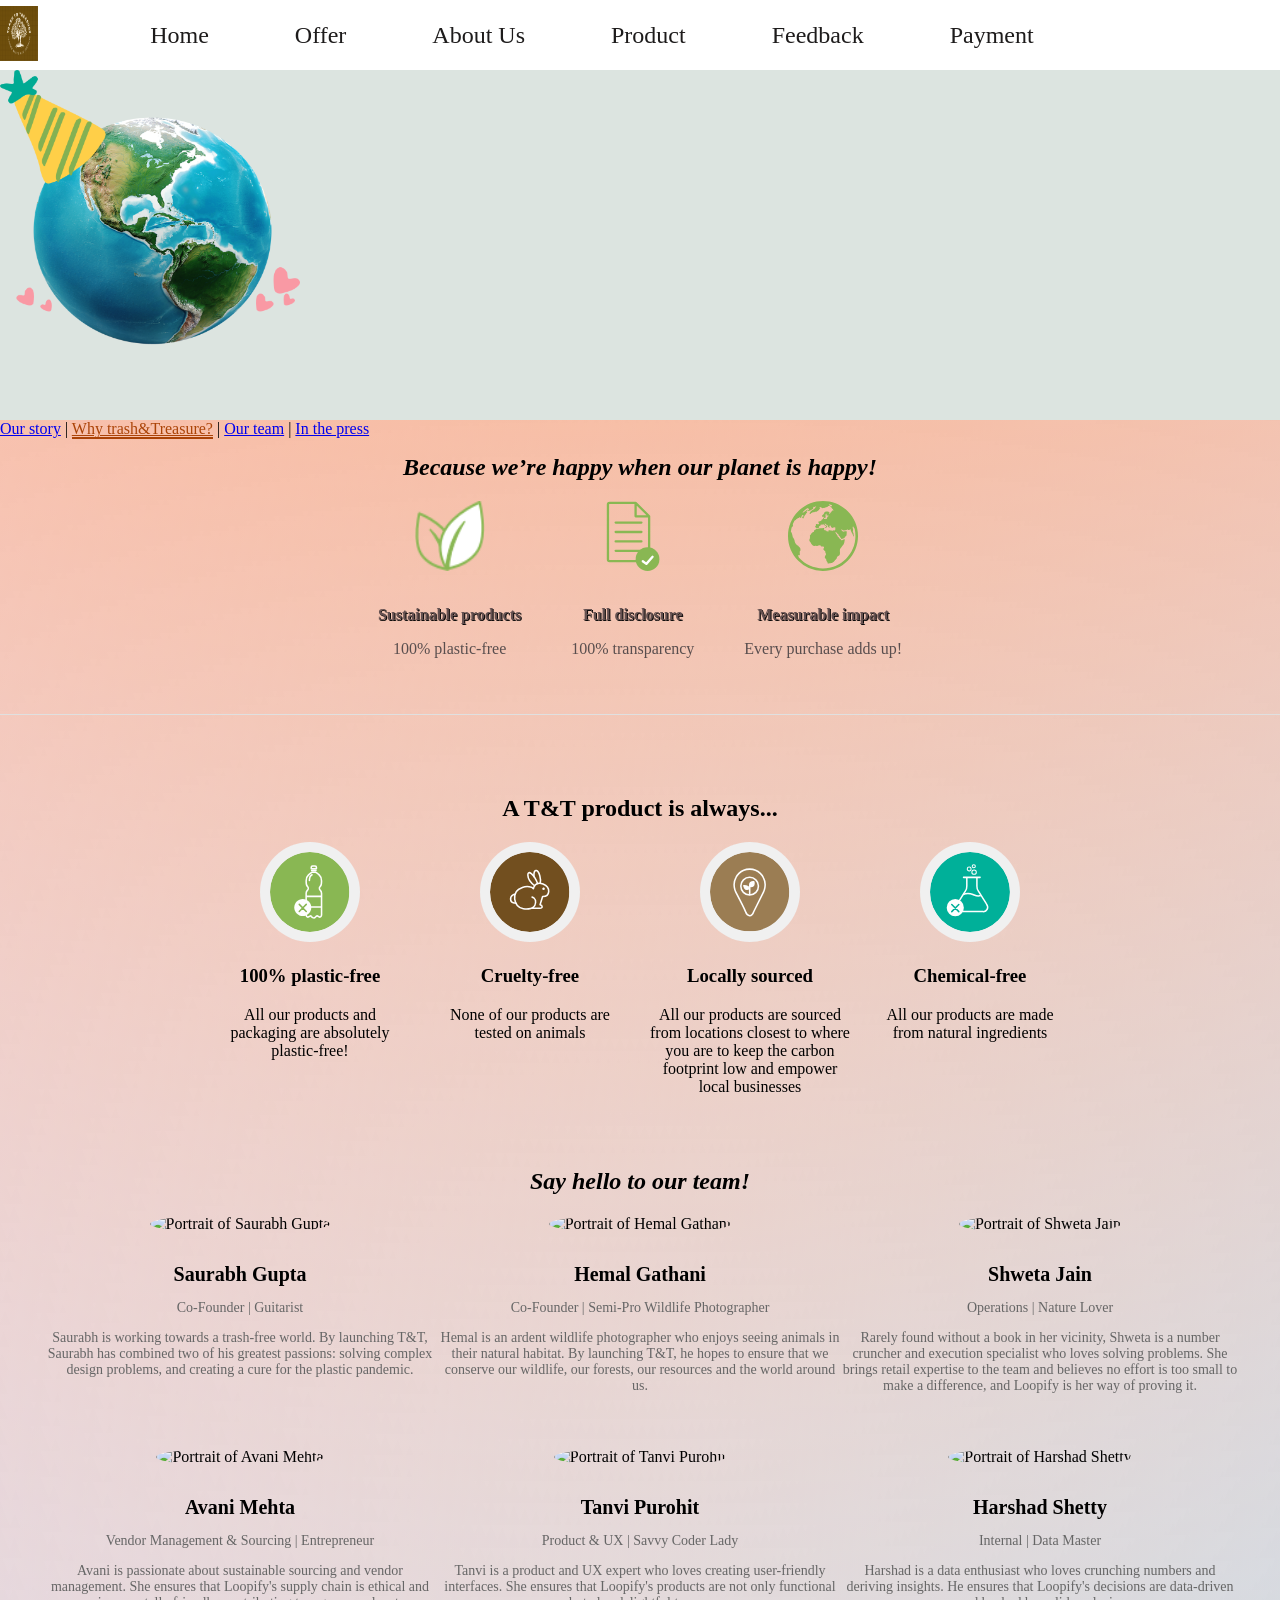
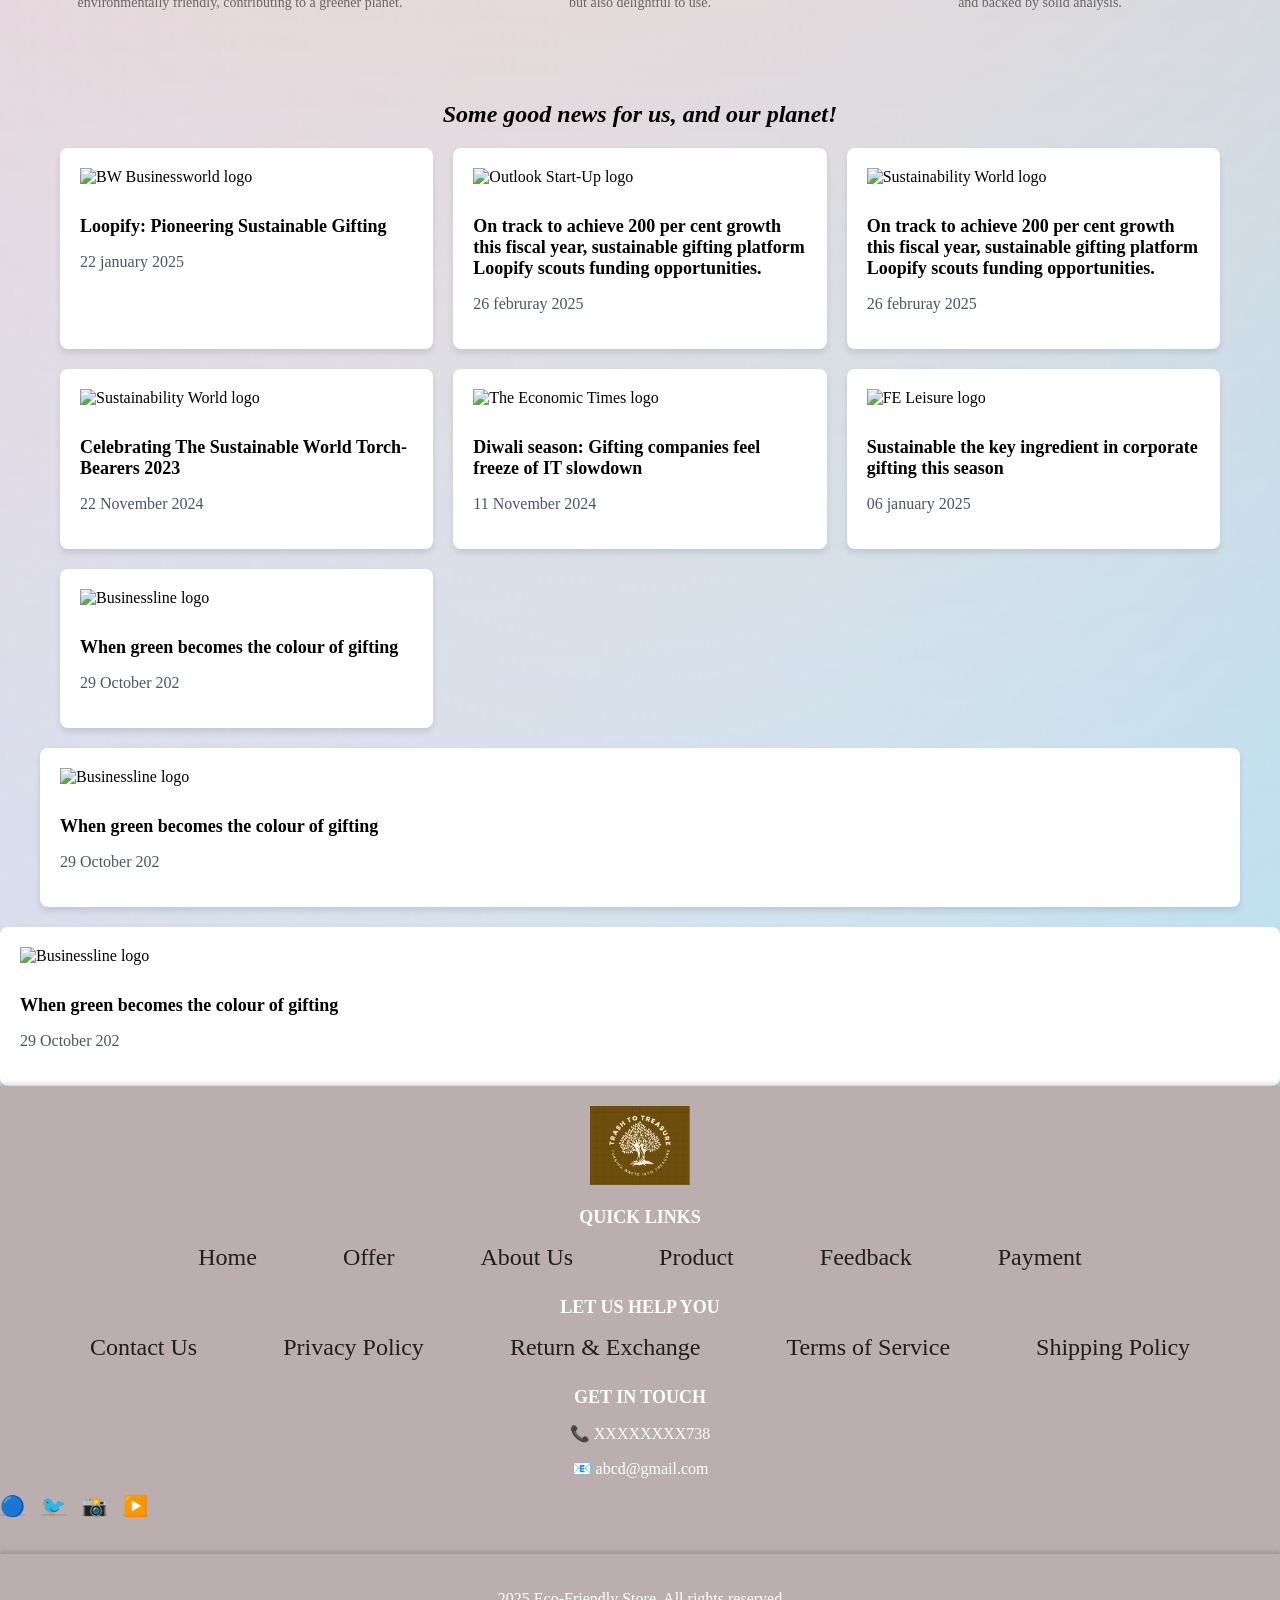
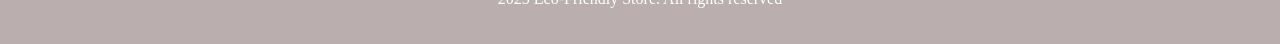
==== commit 57bc73b0: "commit changes done" ====
--- a/abouteco.html
+++ b/abouteco.html
@@ -1,3 +1,4 @@
+<!DOCTYPE html>
 <html lang="en">
 
 <head>
@@ -69,8 +70,7 @@
         }
 
         cont {
-            /* background-image:url(img\payment-img.jpg); */
-            /* background-size:cover; */
+
             width: 100%;
             height: 900px;
             background-repeat: no-repeat;
@@ -386,7 +386,7 @@
             color: #666;
         }
 
-        .team-member p.role {
+        .team-member p .role {
             font-weight: bold;
             color: #333;
         }
@@ -412,7 +412,6 @@
 
 
         h1 {
-
             text-align: center;
             font-size: 1.5rem;
             font-weight: 600;
@@ -456,7 +455,7 @@
             margin-bottom: 10px;
         }
 
-        HEAD .card p {
+        .card p {
             color: #4b5563;
         }
 
@@ -503,26 +502,14 @@
             padding: 0;
         }
 
-        HEAD .footer-column ul li {
-            margin-bottom: 0.5rem;
-        }
-
-        .footer-column ul li a {
-            color: #090a0a;
-            text-decoration: none;
-            transition: color 0.3s;
-        }
-
-        .footer-column ul li a:hover {
-            color: white;
-        }
+
 
         .footer-column ul li {
             margin-bottom: 0.5rem;
         }
 
         .footer-column ul li a {
-            color: #9ca3af;
+            color: #1e1f20;
             text-decoration: none;
             transition: color 0.3s;
         }
@@ -546,7 +533,7 @@
             color: white;
         }
 
-        HEAD footer {
+        footer {
             text-align: center;
             padding: 20px 0;
             background: #baaeae;
@@ -580,20 +567,12 @@
     </style>
 </head>
 
-
-</style>
-</head>
-
-
 <body>
     <div class="cont">
         <nav-bar>
             <div class=" col-1">
                 <a href="index.html">
                     <img src="img/logo.png"></a>
-
-                <img src="img/logo.png">
-
             </div>
             <div class="col-2">
                 <ul>
@@ -666,12 +645,7 @@
                 <img src="img/Locally-sourced (1).svg" alt="Locally sourced icon">
                 <h3>Locally sourced</h3>
                 <p>All our products are sourced from locations closest to where you are to keep the
-                    carbon footprint low
-                    and empower local businesses</p>
-
-                <p>All our products are sourced from locations closest to where you are to keep the carbon
-                    footprint low and empower local businesses</p>
-
+                    carbon footprint low and empower local businesses</p>
             </div>
             <div class="product-feature">
                 <img src="img/Chemical-free (1).svg" alt="Chemical-free icon">
@@ -739,128 +713,90 @@
                 <p>Harshad is a data enthusiast who loves crunching numbers and deriving insights. He ensures that
                     Loopify's decisions are data-driven and backed by solid analysis.</p>
 
-                <img src="https://storage.googleapis.com/a1aa/image/prFksQtD6yUb91HyDQ803CjUHlYAFi41K_SRTWjfwFE.jpg"
-                    alt="Portrait of Saurabh Gupta">
-                <h2>Saurabh Gupta</h2>
-                <p class="role">Co-Founder | Guitarist</p>
-                <p>Saurabh is working towards a trash-free world. By launching T&T, Saurabh has combined two of his
-                    greatest passions: solving complex design problems, and creating a cure for the plastic
-                    pandemic.</p>
-            </div>
-            <div class="team-member">
-                <img src="https://storage.googleapis.com/a1aa/image/-p_zBuHcO7tfQLW58qKACpG6uo-cKHgHbT6hjIlXKLA.jpg"
-                    alt="Portrait of Hemal Gathani">
-                <h2>Hemal Gathani</h2>
-                <p class="role">Co-Founder | Semi-Pro Wildlife Photographer</p>
-                <p>Hemal is an ardent wildlife photographer who enjoys seeing animals in their natural habitat. By
-                    launching T&T, he hopes to ensure that we conserve our wildlife, our forests, our resources and
-                    the world around us.</p>
-            </div>
-            <div class="team-member">
-                <img src="https://storage.googleapis.com/a1aa/image/_gEs-yB_vEZHLEdHc-UWKzhNwHuQV8hoDsgBHZj6HFc.jpg"
-                    alt="Portrait of Shweta Jain">
-                <h2>Shweta Jain</h2>
-                <p class="role">Operations | Nature Lover</p>
-                <p>Rarely found without a book in her vicinity, Shweta is a number cruncher and execution specialist
-                    who loves solving problems. She brings retail expertise to the team and believes no effort is
-                    too small to make a difference, and Loopify is her way of proving it.</p>
-            </div>
-            <div class="team-member">
-                <img src="https://storage.googleapis.com/a1aa/image/_VrrCiWEVAgycCKfDwhCwmNTJMX1jihwmoIqEAWdST4.jpg"
-                    alt="Portrait of Avani Mehta">
-                <h2>Avani Mehta</h2>
-                <p class="role">Vendor Management & Sourcing | Entrepreneur</p>
-                <p>Avani is passionate about sustainable sourcing and vendor management. She ensures that Loopify's
-                    supply chain is ethical and environmentally friendly, contributing to a greener planet.</p>
-            </div>
-            <div class="team-member">
-                <img src="https://storage.googleapis.com/a1aa/image/IJkPSIXyfn75D2ga80cdobKdaYOenhr4e_ESKOwjILw.jpg"
-                    alt="Portrait of Tanvi Purohit">
-                <h2>Tanvi Purohit</h2>
-                <p class="role">Product & UX | Savvy Coder Lady</p>
-                <p>Tanvi is a product and UX expert who loves creating user-friendly interfaces. She ensures that
-                    Loopify's products are not only functional but also delightful to use.</p>
-            </div>
-            <div class="team-member">
-                <img src="https://storage.googleapis.com/a1aa/image/TJBB780gFoLYH_BGFP2doRGBgI77SDghvzxp5DM_lm4.jpg"
-                    alt="Portrait of Harshad Shetty">
-                <h2>Harshad Shetty</h2>
-                <p class="role">Internal | Data Master</p>
-                <p>Harshad is a data enthusiast who loves crunching numbers and deriving insights. He ensures that
-                    Loopify's decisions are data-driven and backed by solid analysis.</p>
-
-            </div>
+            </div>
+        </div>
+        <div class="container-i3">
+            <h1>Some good news for us, and our planet!</h1>
+            <div class="grid">
+                <div class="card">
+                    <img src="https://storage.googleapis.com/a1aa/image/bBPuwS-8Kp5DxS8Iwwibgb2kL6v28fGlxyyugt0dymE.jpg"
+                        alt="BW Businessworld logo">
+
+
+                    <h2>Loopify: Pioneering Sustainable Gifting</h2>
+                    <p>22 january 2025</p>
+                </div>
+                <div class="card">
+                    <img src="https://storage.googleapis.com/a1aa/image/2i25yPOO53IgkLuZXFh0e449ArBmU5MlWANWyxAAwEw.jpg"
+                        alt="Outlook Start-Up logo">
+                    <h2>On track to achieve 200 per cent growth this fiscal year, sustainable gifting platform
+                        Loopify
+                        scouts funding opportunities.</h2>
+                    <p>26 februray 2025</p>
+                </div>
+                <div class="card">
+                    <img src="https://storage.googleapis.com/a1aa/image/2q7ELhJmssg8NvMJyvr_CQPzdFucEdNJnWSH4OINluA.jpg"
+                        alt="Sustainability World logo">
+
+
+                    <h2>On track to achieve 200 per cent growth this fiscal year, sustainable gifting platform Loopify
+                        scouts funding opportunities.</h2>
+                    <p>26 februray 2025</p>
+                </div>
+                <div class="card">
+                    <img src="https://storage.googleapis.com/a1aa/image/2q7ELhJmssg8NvMJyvr_CQPzdFucEdNJnWSH4OINluA.jpg"
+                        alt="Sustainability World logo">
+
+                    <h2>Celebrating The Sustainable World Torch-Bearers 2023</h2>
+                    <p>22 November 2024</p>
+                </div>
+                <div class="card">
+                    <img src="https://storage.googleapis.com/a1aa/image/aSYD4nIaKHCe8RQXGSmKnt9inY2jvzOSgZ4qZvahCs0.jpg"
+                        alt="The Economic Times logo">
+
+
+
+                    <h2>Diwali season: Gifting companies feel freeze of IT slowdown</h2>
+                    <p>11 November 2024</p>
+                </div>
+                <div class="card">
+                    <img src="https://storage.googleapis.com/a1aa/image/5Ak7vQSPXJd0-hDrFpFNXLZrF6hjqcKoaPiB5VL8NaQ.jpg"
+                        alt="FE Leisure logo">
+
+
+
+                    <h2>Sustainable the key ingredient in corporate gifting this season</h2>
+                    <p>06 january 2025</p>
+                </div>
+                <div class="card">
+                    <img src="https://storage.googleapis.com/a1aa/image/dFhtpqvBs32EiFTiEHM2FRx0IlxcqqP7a4MA4NE8_Jg.jpg"
+                        alt="Businessline logo">
+
+
+                    <h2>When green becomes the colour of gifting</h2>
+                    <p>29 October 202</p>
+                </div>
+            </div>
+        </div>
+        <div class="card">
+            <img src="https://storage.googleapis.com/a1aa/image/dFhtpqvBs32EiFTiEHM2FRx0IlxcqqP7a4MA4NE8_Jg.jpg"
+                alt="Businessline logo">
+
+
+            <h2>When green becomes the colour of gifting</h2>
+            <p>29 October 202</p>
         </div>
     </div>
-    <div class="container-i3">
-        <h1>Some good news for us, and our planet!</h1>
-        <div class="grid">
-            <div class="card">
-                <img src="https://storage.googleapis.com/a1aa/image/bBPuwS-8Kp5DxS8Iwwibgb2kL6v28fGlxyyugt0dymE.jpg"
-                    alt="BW Businessworld logo">
-
-                <img src="https://storage.googleapis.com/a1aa/image/bBPuwS-8Kp5DxS8Iwwibgb2kL6v28fGlxyyugt0dymE.jpg"
-                    alt="BW Businessworld logo">
-
-                <h2>Loopify: Pioneering Sustainable Gifting</h2>
-                <p>22 january 2025</p>
-            </div>
-            <div class="card">
-                <img src="https://storage.googleapis.com/a1aa/image/2i25yPOO53IgkLuZXFh0e449ArBmU5MlWANWyxAAwEw.jpg"
-                    alt="Outlook Start-Up logo">
-                <h2>On track to achieve 200 per cent growth this fiscal year, sustainable gifting platform
-                    Loopify
-                    scouts funding opportunities.</h2>
-                <p>26 februray 2025</p>
-            </div>
-            <div class="card">
-                <img src="https://storage.googleapis.com/a1aa/image/2q7ELhJmssg8NvMJyvr_CQPzdFucEdNJnWSH4OINluA.jpg"
-                    alt="Sustainability World logo">
-
-                <img src="https://storage.googleapis.com/a1aa/image/2i25yPOO53IgkLuZXFh0e449ArBmU5MlWANWyxAAwEw.jpg"
-                    alt="Outlook Start-Up logo">
-                <h2>On track to achieve 200 per cent growth this fiscal year, sustainable gifting platform Loopify
-                    scouts funding opportunities.</h2>
-                <p>26 februray 2025</p>
-            </div>
-            <div class="card">
-                <img src="https://storage.googleapis.com/a1aa/image/2q7ELhJmssg8NvMJyvr_CQPzdFucEdNJnWSH4OINluA.jpg"
-                    alt="Sustainability World logo">
-
-                <h2>Celebrating The Sustainable World Torch-Bearers 2023</h2>
-                <p>22 November 2024</p>
-            </div>
-            <div class="card">
-                <img src="https://storage.googleapis.com/a1aa/image/aSYD4nIaKHCe8RQXGSmKnt9inY2jvzOSgZ4qZvahCs0.jpg"
-                    alt="The Economic Times logo">
-
-                <img src="https://storage.googleapis.com/a1aa/image/aSYD4nIaKHCe8RQXGSmKnt9inY2jvzOSgZ4qZvahCs0.jpg"
-                    alt="The Economic Times logo">
-
-                <h2>Diwali season: Gifting companies feel freeze of IT slowdown</h2>
-                <p>11 November 2024</p>
-            </div>
-            <div class="card">
-                <img src="https://storage.googleapis.com/a1aa/image/5Ak7vQSPXJd0-hDrFpFNXLZrF6hjqcKoaPiB5VL8NaQ.jpg"
-                    alt="FE Leisure logo">
-
-                <img src="https://storage.googleapis.com/a1aa/image/5Ak7vQSPXJd0-hDrFpFNXLZrF6hjqcKoaPiB5VL8NaQ.jpg"
-                    alt="FE Leisure logo">
-
-                <h2>Sustainable the key ingredient in corporate gifting this season</h2>
-                <p>06 january 2025</p>
-            </div>
-            <div class="card">
-                <img src="https://storage.googleapis.com/a1aa/image/dFhtpqvBs32EiFTiEHM2FRx0IlxcqqP7a4MA4NE8_Jg.jpg"
-                    alt="Businessline logo">
-
-                <img src="https://storage.googleapis.com/a1aa/image/dFhtpqvBs32EiFTiEHM2FRx0IlxcqqP7a4MA4NE8_Jg.jpg"
-                    alt="Businessline logo">
-
-                <h2>When green becomes the colour of gifting</h2>
-                <p>29 October 202</p>
-            </div>
-        </div>
+    </div>
+    <div class="card">
+        <img src="https://storage.googleapis.com/a1aa/image/dFhtpqvBs32EiFTiEHM2FRx0IlxcqqP7a4MA4NE8_Jg.jpg"
+            alt="Businessline logo">
+
+
+        <h2>When green becomes the colour of gifting</h2>
+        <p>29 October 202</p>
+    </div>
+    </div>
     </div>
 
 
@@ -868,10 +804,6 @@
         <div class="footer-container">
             <div class="footer-column">
                 <img src="img/logo.png" width="100">
-
-
-                <img src="img/logo.png" width="100">
-
 
             </div>
             <div class="footer-column">
@@ -897,8 +829,8 @@
             </div>
             <div class="footer-column">
                 <h3>GET IN TOUCH</h3>
-                <p>📞 +91-8146793738</p>
-                <p>📧 ktarundeep24@gmail.com</p>
+                <p>📞 XXXXXXXX738</p>
+                <p>📧 abcd@gmail.com</p>
                 <div class="social-icons">
                     <a href="#">🔵</a>
                     <a href="#">🐦</a>
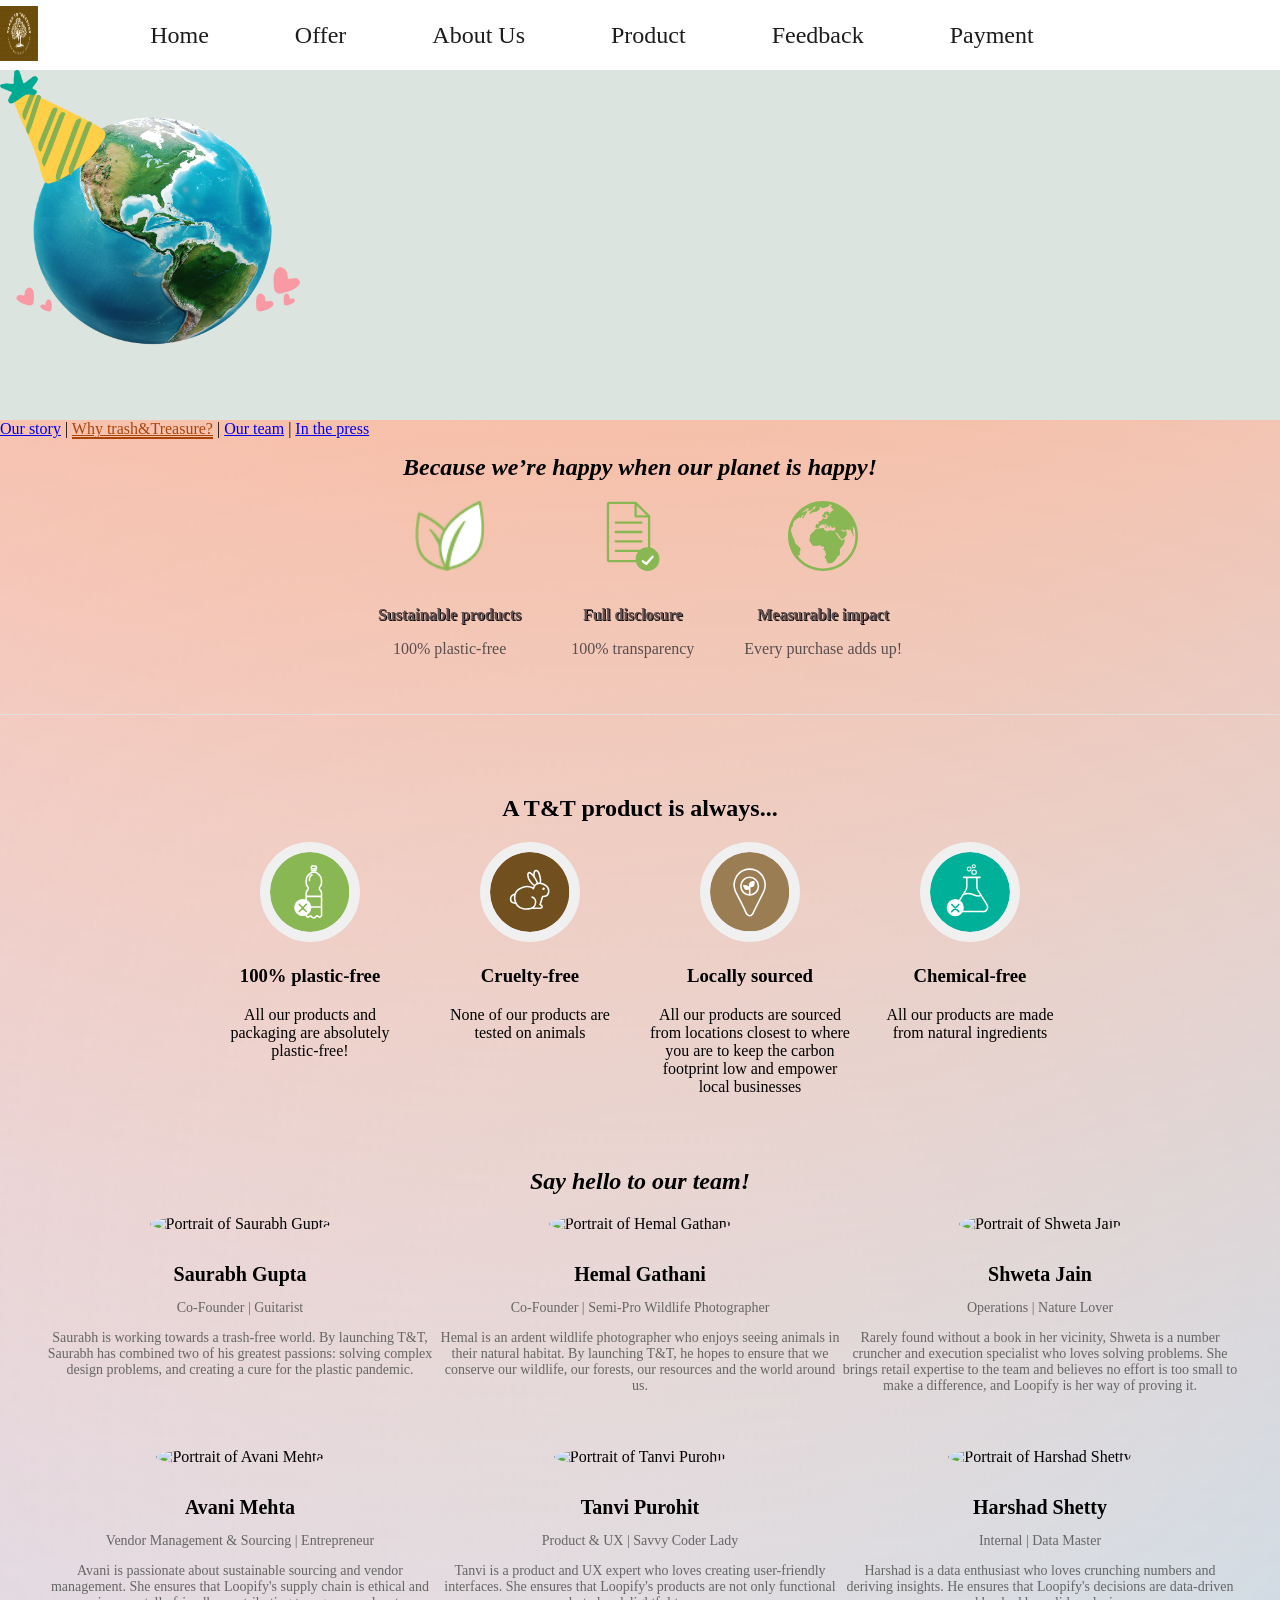
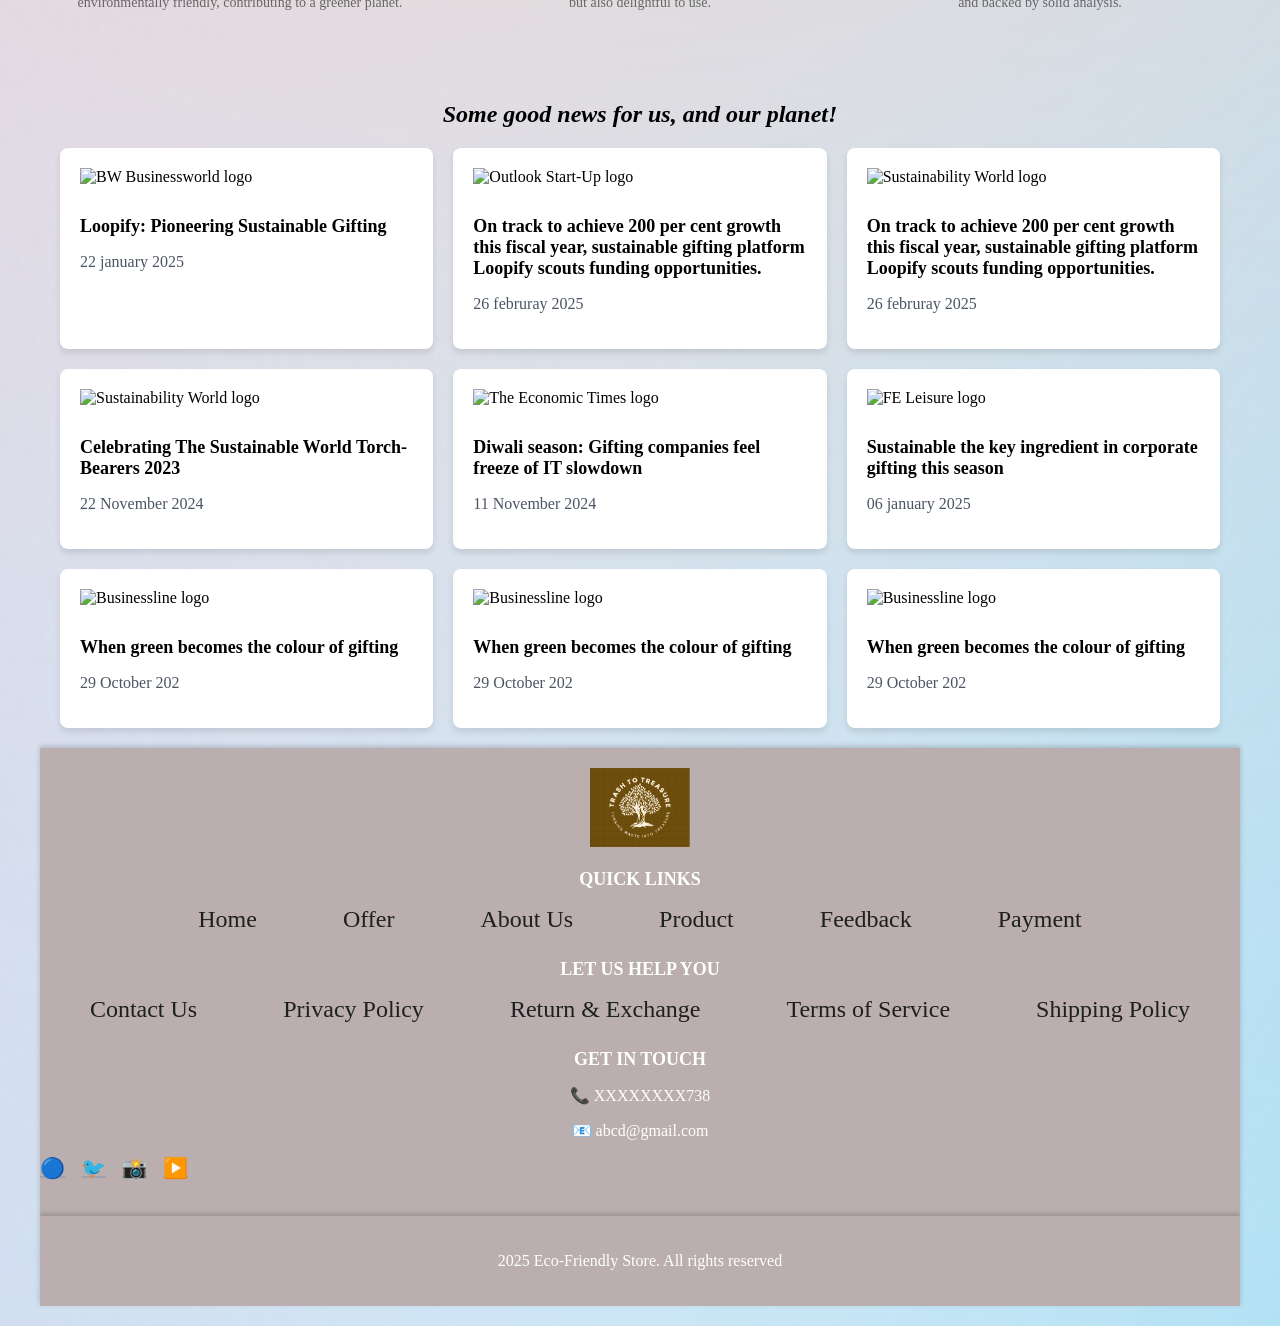
==== commit 94236c06: "change the code" ====
--- a/abouteco.html
+++ b/abouteco.html
@@ -579,9 +579,7 @@
                     <li><a href="index.html">Home</a></li>
                     <li><a href="offer2.html">Offer</a></li>
                     <li><a href="abouteco.html">About Us</a></li>
-
                     <li><a href="Coconut_shell.html">Product</a></li>
-
                     <li><a href="feedback.html">Feedback</a></li>
                     <li><a href="payment.html">Payment</a></li>
                 </ul>
@@ -776,74 +774,72 @@
                     <h2>When green becomes the colour of gifting</h2>
                     <p>29 October 202</p>
                 </div>
+
+                <div class="card">
+                    <img src="https://storage.googleapis.com/a1aa/image/dFhtpqvBs32EiFTiEHM2FRx0IlxcqqP7a4MA4NE8_Jg.jpg"
+                        alt="Businessline logo">
+
+
+                    <h2>When green becomes the colour of gifting</h2>
+                    <p>29 October 202</p>
+                </div>
+
+                <div class="card">
+                    <img src="https://storage.googleapis.com/a1aa/image/dFhtpqvBs32EiFTiEHM2FRx0IlxcqqP7a4MA4NE8_Jg.jpg"
+                        alt="Businessline logo">
+
+
+                    <h2>When green becomes the colour of gifting</h2>
+                    <p>29 October 202</p>
+                </div>
             </div>
         </div>
-        <div class="card">
-            <img src="https://storage.googleapis.com/a1aa/image/dFhtpqvBs32EiFTiEHM2FRx0IlxcqqP7a4MA4NE8_Jg.jpg"
-                alt="Businessline logo">
-
-
-            <h2>When green becomes the colour of gifting</h2>
-            <p>29 October 202</p>
-        </div>
-    </div>
-    </div>
-    <div class="card">
-        <img src="https://storage.googleapis.com/a1aa/image/dFhtpqvBs32EiFTiEHM2FRx0IlxcqqP7a4MA4NE8_Jg.jpg"
-            alt="Businessline logo">
-
-
-        <h2>When green becomes the colour of gifting</h2>
-        <p>29 October 202</p>
-    </div>
-    </div>
-    </div>
-
-
-    <footer>
-        <div class="footer-container">
-            <div class="footer-column">
-                <img src="img/logo.png" width="100">
-
-            </div>
-            <div class="footer-column">
-                <h3>QUICK LINKS</h3>
-                <ul>
-                    <li><a href="index.html">Home</a></li>
-                    <li><a href="offer2.html">Offer</a></li>
-                    <li><a href="abouteco.html">About Us</a></li>
-                    <li><a href="Coconut_shell.html">Product</a></li>
-                    <li><a href="feedback.html">Feedback</a></li>
-                    <li><a href="payment.html">Payment</a></li>
-                </ul>
-            </div>
-            <div class="footer-column">
-                <h3>LET US HELP YOU</h3>
-                <ul>
-                    <li><a href="#">Contact Us</a></li>
-                    <li><a href="#">Privacy Policy</a></li>
-                    <li><a href="#">Return & Exchange</a></li>
-                    <li><a href="#">Terms of Service</a></li>
-                    <li><a href="#">Shipping Policy</a></li>
-                </ul>
-            </div>
-            <div class="footer-column">
-                <h3>GET IN TOUCH</h3>
-                <p>📞 XXXXXXXX738</p>
-                <p>📧 abcd@gmail.com</p>
-                <div class="social-icons">
-                    <a href="#">🔵</a>
-                    <a href="#">🐦</a>
-                    <a href="#">📸</a>
-                    <a href="#">▶️</a>
-                </div>
-            </div>
-        </div>
-
-    </footer>
-    <footer>
-        <p> 2025 Eco-Friendly Store. All rights reserved</p>
-    </footer>
+
+
+        <footer>
+            <div class="footer-container">
+                <div class="footer-column">
+                    <img src="img/logo.png" width="100">
+
+                </div>
+                <div class="footer-column">
+                    <h3>QUICK LINKS</h3>
+                    <ul>
+                        <li><a href="index.html">Home</a></li>
+                        <li><a href="offer2.html">Offer</a></li>
+                        <li><a href="abouteco.html">About Us</a></li>
+                        <li><a href="Coconut_shell.html">Product</a></li>
+                        <li><a href="feedback.html">Feedback</a></li>
+                        <li><a href="payment.html">Payment</a></li>
+                    </ul>
+                </div>
+                <div class="footer-column">
+                    <h3>LET US HELP YOU</h3>
+                    <ul>
+                        <li><a href="#">Contact Us</a></li>
+                        <li><a href="#">Privacy Policy</a></li>
+                        <li><a href="#">Return & Exchange</a></li>
+                        <li><a href="#">Terms of Service</a></li>
+                        <li><a href="#">Shipping Policy</a></li>
+                    </ul>
+                </div>
+                <div class="footer-column">
+                    <h3>GET IN TOUCH</h3>
+                    <p>📞 XXXXXXXX738</p>
+                    <p>📧 abcd@gmail.com</p>
+                    <div class="social-icons">
+                        <a href="#">🔵</a>
+                        <a href="#">🐦</a>
+                        <a href="#">📸</a>
+                        <a href="#">▶️</a>
+                    </div>
+                </div>
+            </div>
+
+        </footer>
+        <footer>
+            <p> 2025 Eco-Friendly Store. All rights reserved</p>
+        </footer>
 
 
 </body>
